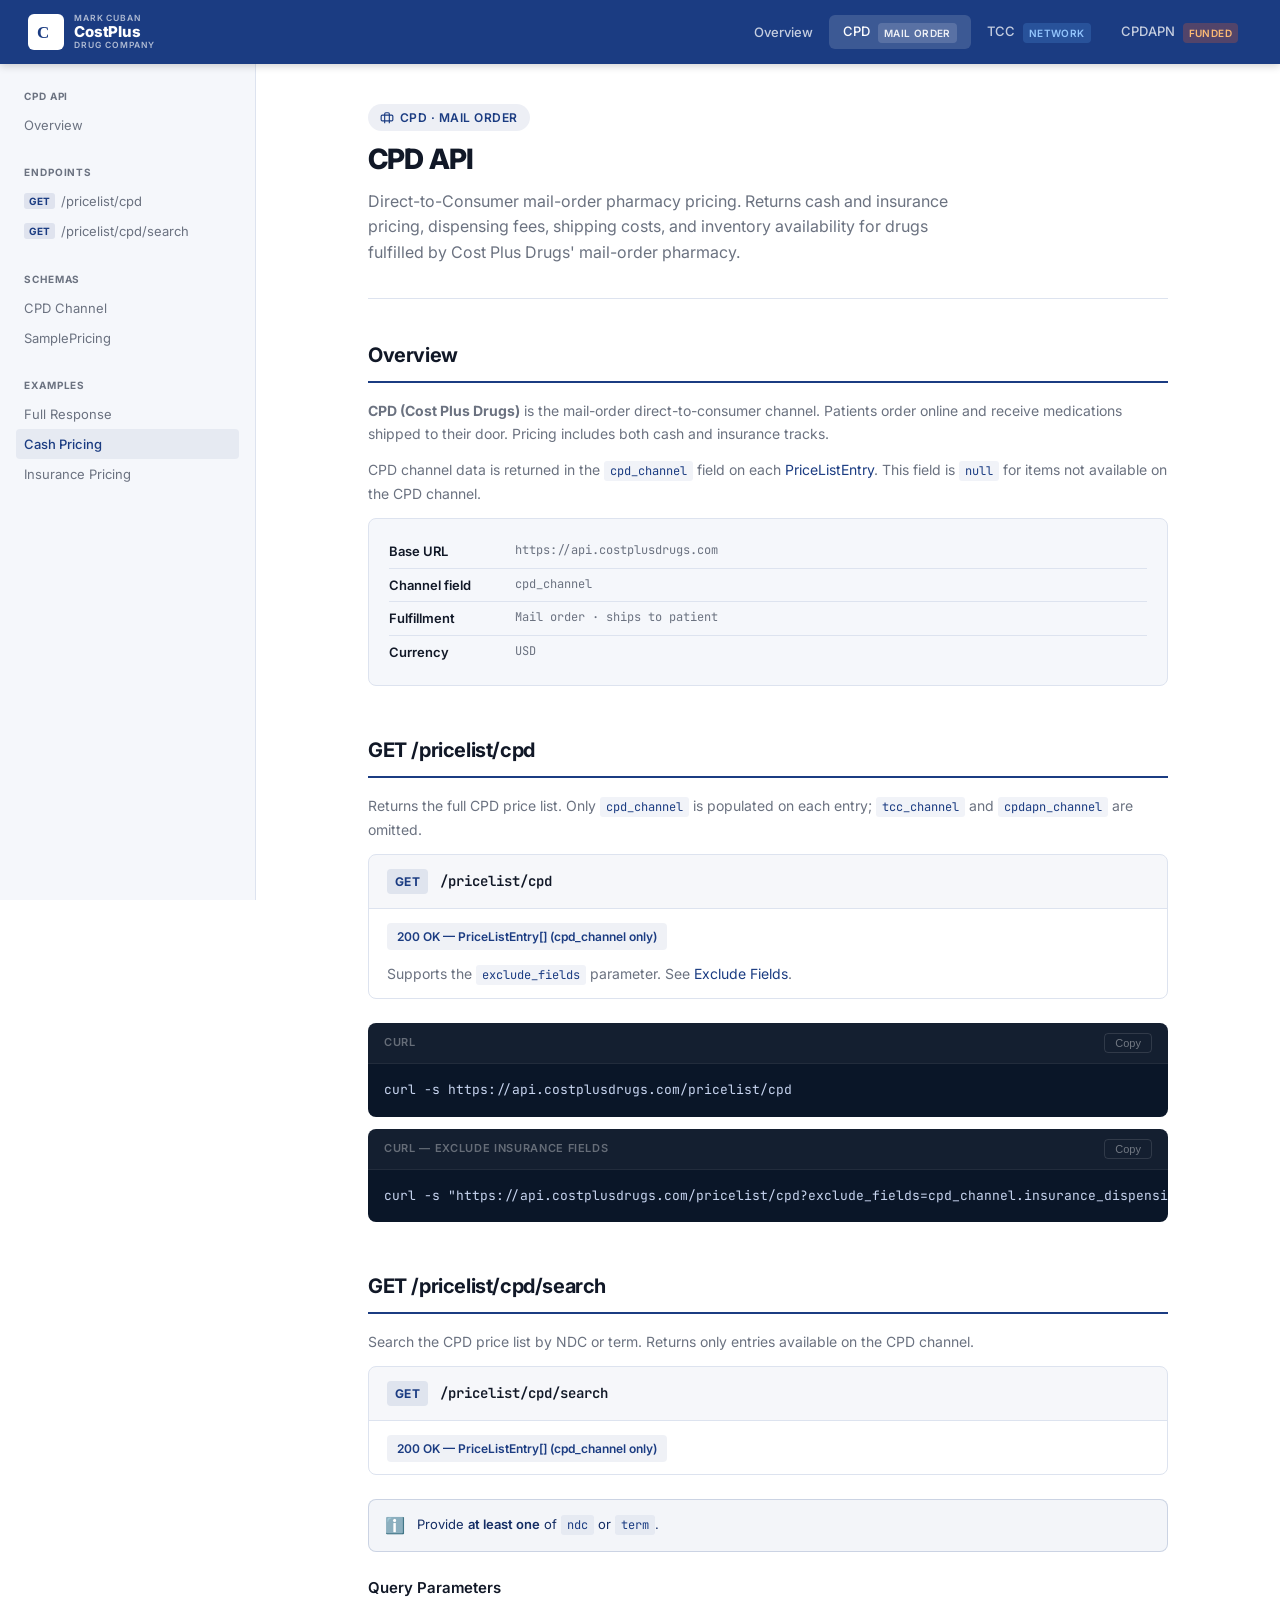
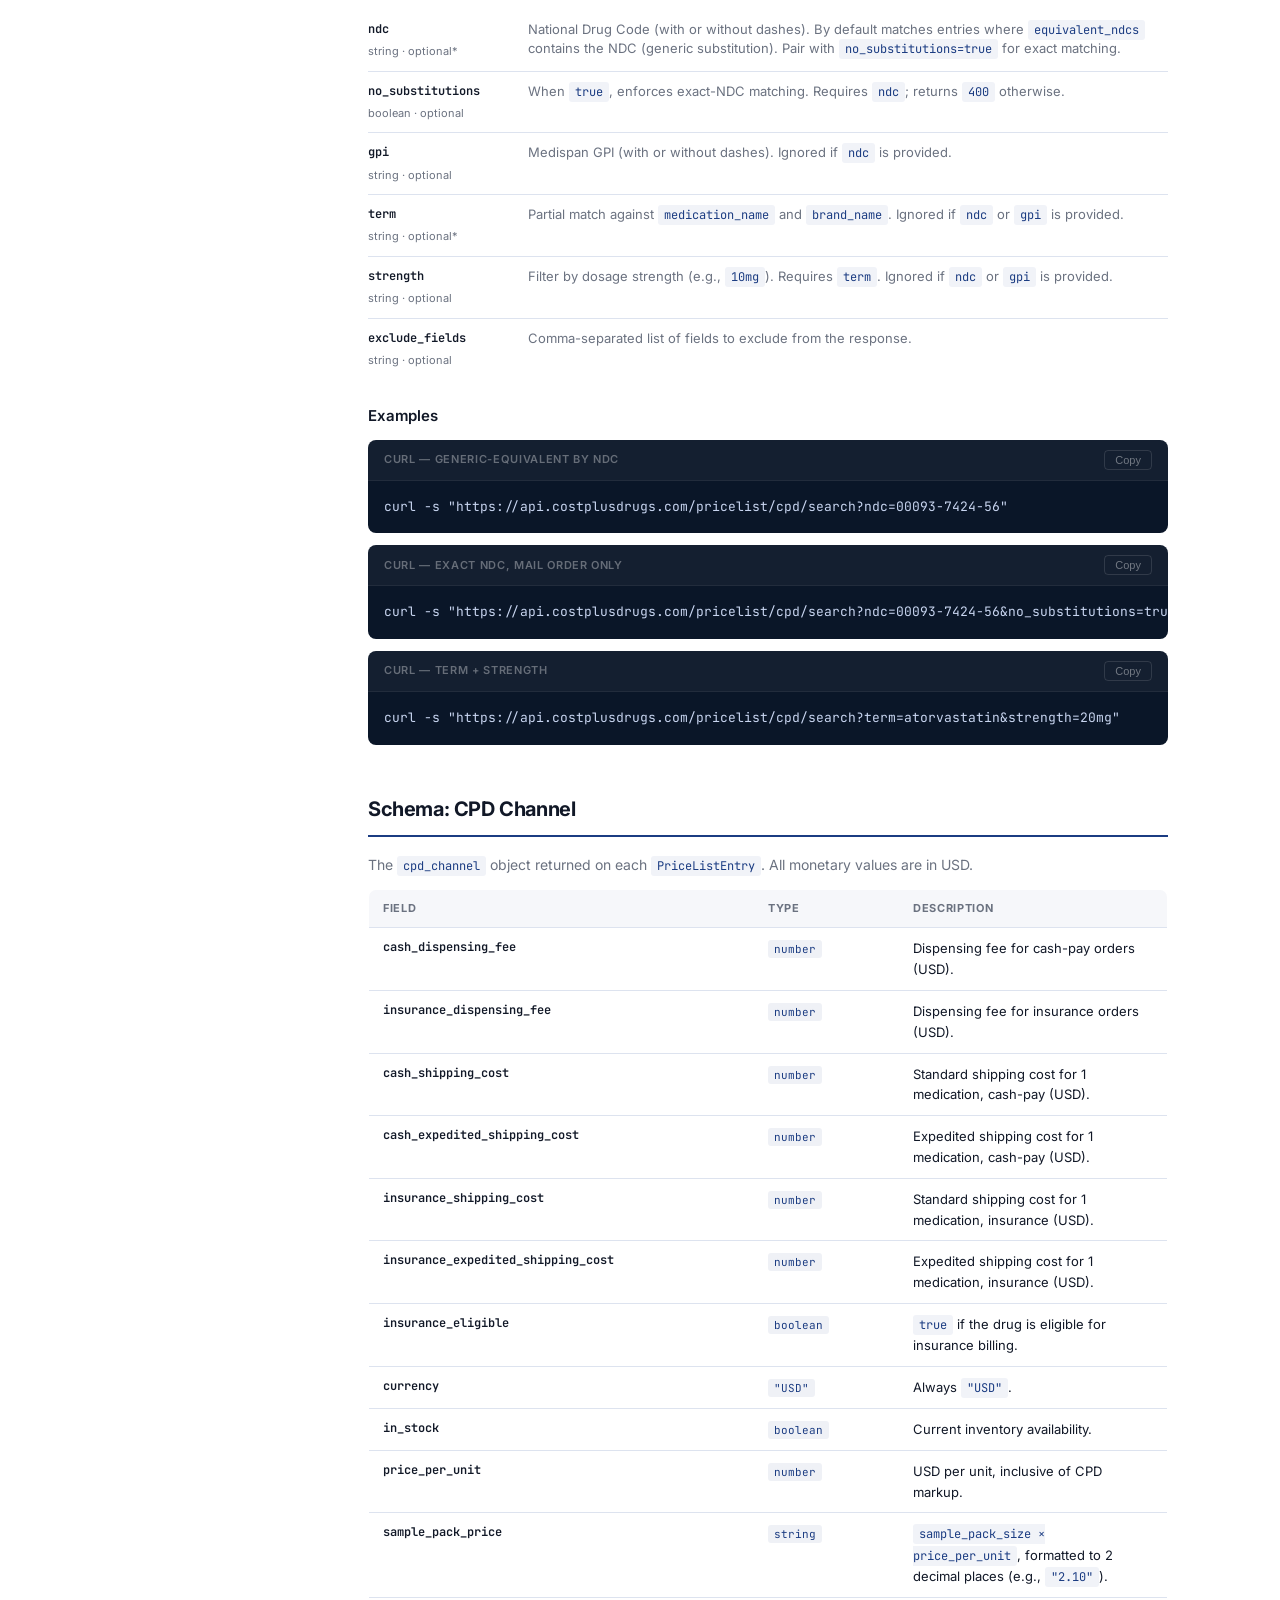
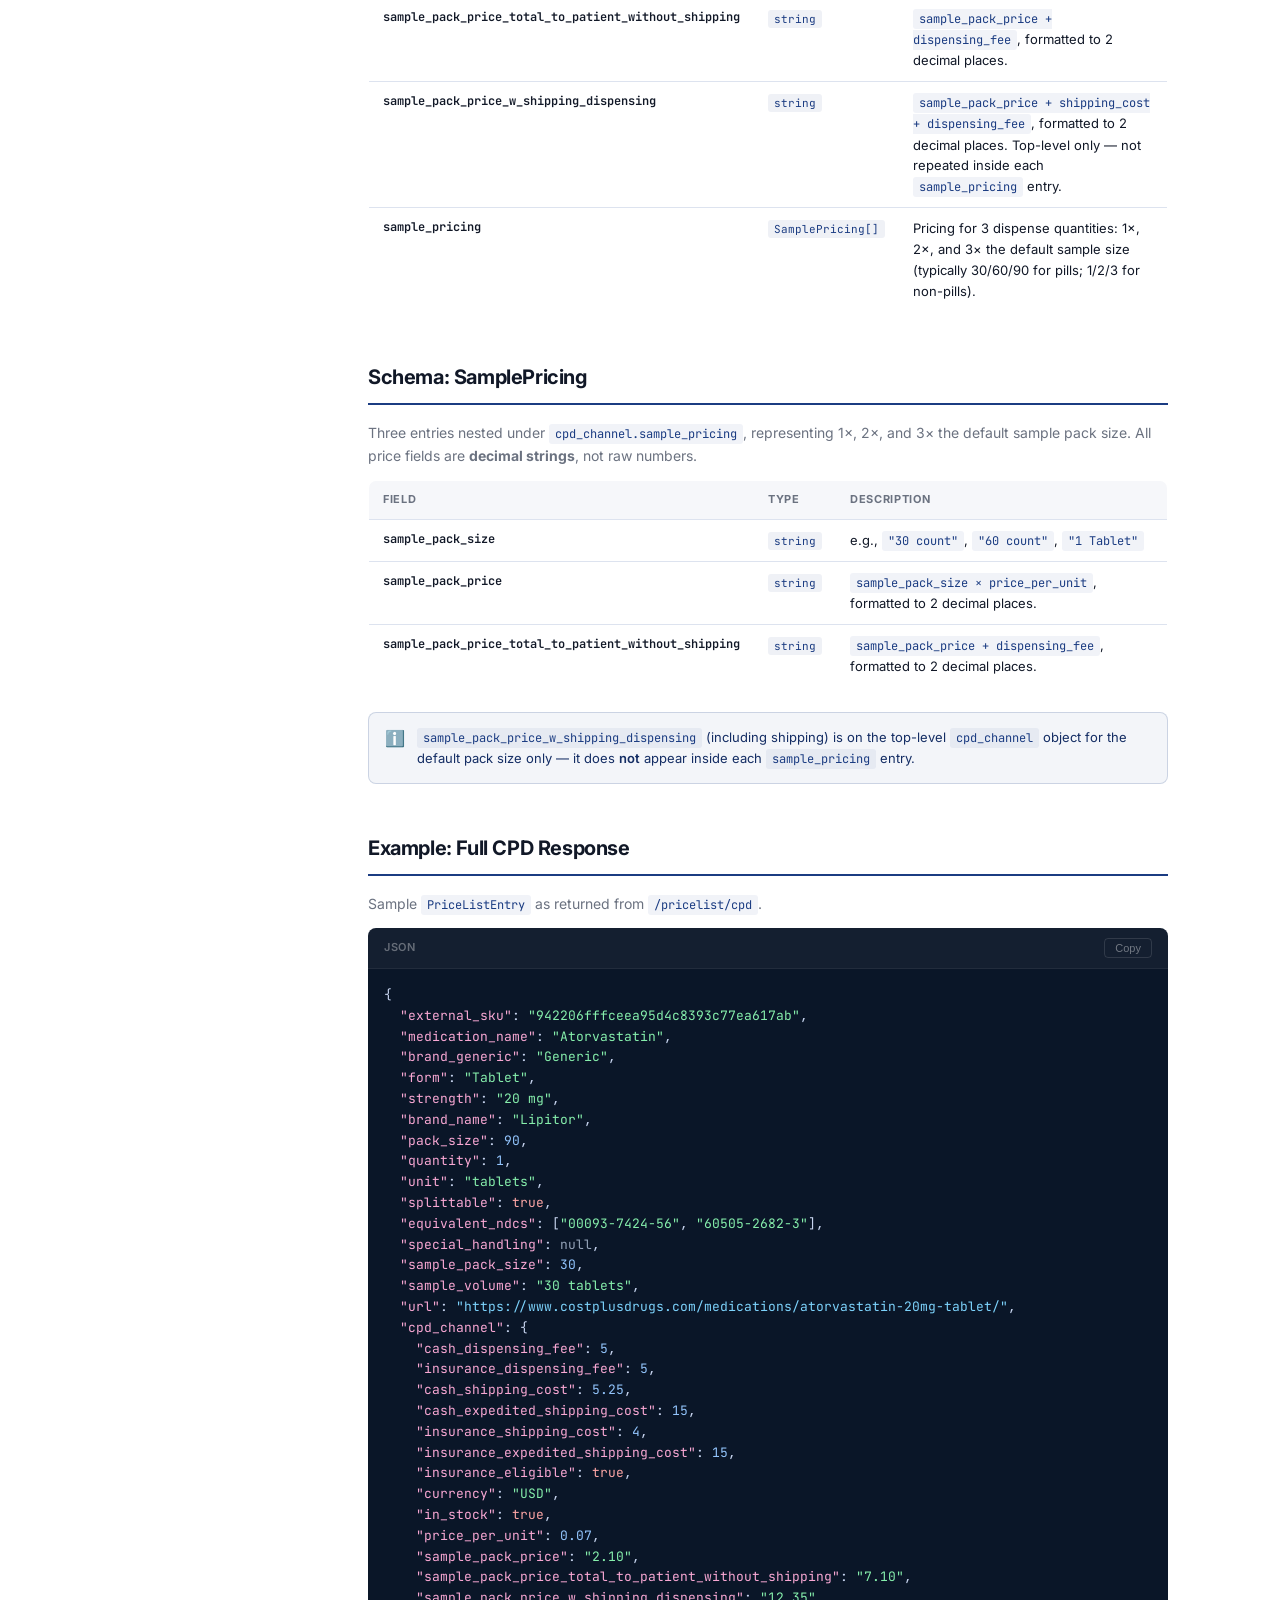
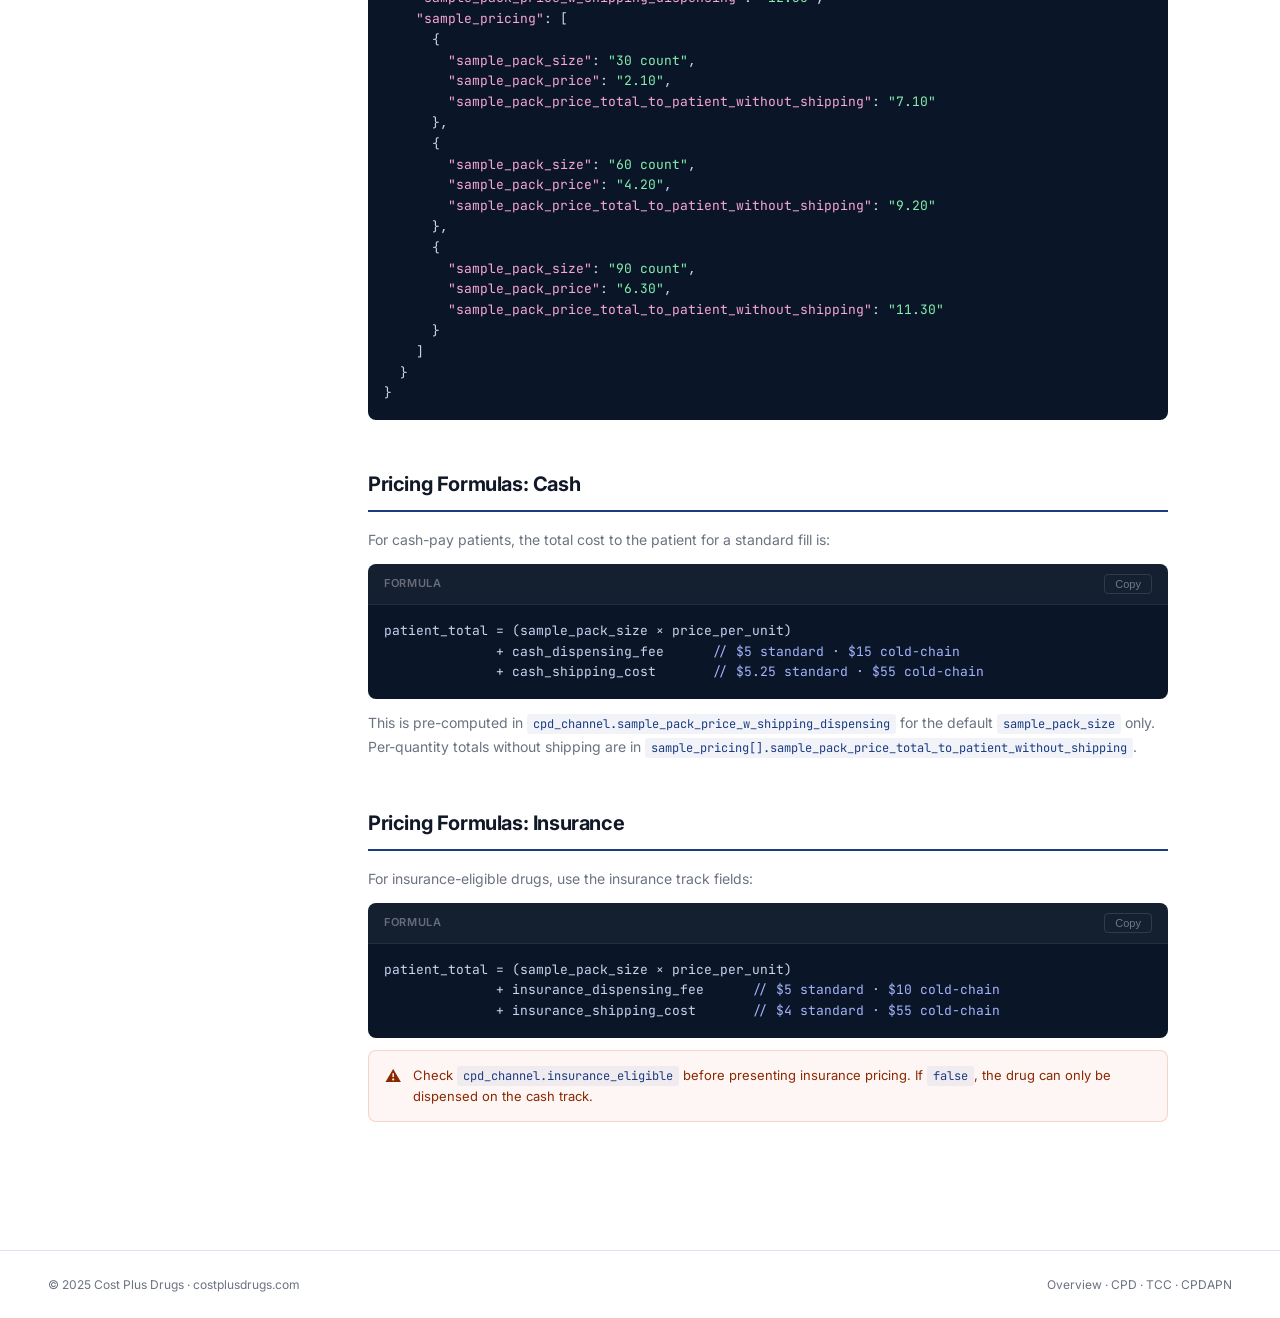
==== cpd.html @ fcf1fb33 "api documentation" ====
<!DOCTYPE html>
<html lang="en">
<head>
  <meta charset="UTF-8" />
  <meta name="viewport" content="width=device-width, initial-scale=1.0" />
  <title>CPD API — Cost Plus Drugs Pricing & Network API</title>
  <link rel="preconnect" href="https://fonts.googleapis.com" />
  <link rel="preconnect" href="https://fonts.gstatic.com" crossorigin />
  <link href="https://fonts.googleapis.com/css2?family=Inter:wght@400;500;600;700;800&family=JetBrains+Mono:wght@400;600&display=swap" rel="stylesheet" />
  <link rel="stylesheet" href="assets/styles.css" />
</head>
<body>

<!-- ── Top Navigation ── -->
<nav class="top-nav">
  <a href="index.html" class="nav-logo">
    <div class="nav-logo-icon"><svg viewBox="0 0 22 22" fill="none" xmlns="http://www.w3.org/2000/svg"><text x="2" y="17" font-family="Georgia,serif" font-size="17" font-weight="700" fill="#1B3C82">C</text></svg></div>
    <div class="nav-logo-text">
      <span class="eyebrow">Mark Cuban</span><span class="brand">CostPlus</span>
      <span class="subbrand">Drug Company</span>
    </div>
  </a>
  <div class="nav-links">
    <a href="index.html">Overview</a>
    <a href="cpd.html" class="active">CPD <span class="nav-badge cpd">Mail Order</span></a>
    <a href="tcc.html">TCC <span class="nav-badge tcc">Network</span></a>
    <a href="cpdapn.html">CPDAPN <span class="nav-badge apn">Funded</span></a>
  </div>
</nav>

<!-- ── Layout ── -->
<div class="layout">

  <!-- Sidebar -->
  <aside class="sidebar">
    <div class="sidebar-section">
      <p class="sidebar-section-title">CPD API</p>
      <nav>
        <a href="#overview">Overview</a>
      </nav>
    </div>
    <div class="sidebar-section">
      <p class="sidebar-section-title">Endpoints</p>
      <nav>
        <a href="#endpoint-list"><span class="method-tag">GET</span> /pricelist/cpd</a>
        <a href="#endpoint-search"><span class="method-tag">GET</span> /pricelist/cpd/search</a>
      </nav>
    </div>
    <div class="sidebar-section">
      <p class="sidebar-section-title">Schemas</p>
      <nav>
        <a href="#schema-cpd-channel">CPD Channel</a>
        <a href="#schema-sampleprice">SamplePricing</a>
      </nav>
    </div>
    <div class="sidebar-section">
      <p class="sidebar-section-title">Examples</p>
      <nav>
        <a href="#example-response">Full Response</a>
        <a href="#example-cash">Cash Pricing</a>
        <a href="#example-insurance">Insurance Pricing</a>
      </nav>
    </div>
  </aside>

  <!-- Main -->
  <main class="main">
    <div class="content-section">

      <!-- Hero -->
      <header class="page-hero">
        <div class="channel-pill cpd">
          <svg fill="none" stroke="currentColor" stroke-width="2" viewBox="0 0 24 24"><path d="M20 7H4a2 2 0 00-2 2v6a2 2 0 002 2h16a2 2 0 002-2V9a2 2 0 00-2-2z"/><path d="M16 21V5a2 2 0 00-2-2h-4a2 2 0 00-2 2v16"/></svg>
          CPD · Mail Order
        </div>
        <h1>CPD API</h1>
        <p>Direct-to-Consumer mail-order pharmacy pricing. Returns cash and insurance pricing, dispensing fees, shipping costs, and inventory availability for drugs fulfilled by Cost Plus Drugs' mail-order pharmacy.</p>
      </header>

      <!-- Overview -->
      <section class="doc-section" id="overview">
        <h2>Overview</h2>
        <p><strong>CPD (Cost Plus Drugs)</strong> is the mail-order direct-to-consumer channel. Patients order online and receive medications shipped to their door. Pricing includes both cash and insurance tracks.</p>
        <p>CPD channel data is returned in the <code class="inline-code">cpd_channel</code> field on each <a href="index.html#schema-pricelistentry">PriceListEntry</a>. This field is <code class="inline-code">null</code> for items not available on the CPD channel.</p>

        <div class="info-box">
          <div class="info-box-row">
            <span class="info-box-label">Base URL</span>
            <span class="info-box-value">https://api.costplusdrugs.com</span>
          </div>
          <div class="info-box-row">
            <span class="info-box-label">Channel field</span>
            <span class="info-box-value">cpd_channel</span>
          </div>
          <div class="info-box-row">
            <span class="info-box-label">Fulfillment</span>
            <span class="info-box-value">Mail order · ships to patient</span>
          </div>
          <div class="info-box-row">
            <span class="info-box-label">Currency</span>
            <span class="info-box-value">USD</span>
          </div>
        </div>
      </section>

      <!-- Endpoint: GET /pricelist/cpd -->
      <section class="doc-section" id="endpoint-list">
        <h2>GET /pricelist/cpd</h2>
        <p>Returns the full CPD price list. Only <code class="inline-code">cpd_channel</code> is populated on each entry; <code class="inline-code">tcc_channel</code> and <code class="inline-code">cpdapn_channel</code> are omitted.</p>

        <div class="endpoint">
          <div class="endpoint-header">
            <span class="method">GET</span>
            <span class="endpoint-path">/pricelist/cpd</span>
          </div>
          <div class="endpoint-desc">
            <div class="response-tag success">200 OK — PriceListEntry[] (cpd_channel only)</div>
            <p>Supports the <code class="inline-code">exclude_fields</code> parameter. See <a href="index.html#exclude-fields">Exclude Fields</a>.</p>
          </div>
        </div>

        <div class="code-block">
          <div class="code-block-header">
            <span class="code-block-lang">cURL</span>
            <button class="copy-btn">Copy</button>
          </div>
          <pre>curl -s https://api.costplusdrugs.com/pricelist/cpd</pre>
        </div>

        <div class="code-block">
          <div class="code-block-header">
            <span class="code-block-lang">cURL — Exclude insurance fields</span>
            <button class="copy-btn">Copy</button>
          </div>
          <pre>curl -s "https://api.costplusdrugs.com/pricelist/cpd?exclude_fields=cpd_channel.insurance_dispensing_fee,cpd_channel.insurance_shipping_cost,cpd_channel.insurance_expedited_shipping_cost"</pre>
        </div>
      </section>

      <!-- Endpoint: GET /pricelist/cpd/search -->
      <section class="doc-section" id="endpoint-search">
        <h2>GET /pricelist/cpd/search</h2>
        <p>Search the CPD price list by NDC or term. Returns only entries available on the CPD channel.</p>

        <div class="endpoint">
          <div class="endpoint-header">
            <span class="method">GET</span>
            <span class="endpoint-path">/pricelist/cpd/search</span>
          </div>
          <div class="endpoint-desc">
            <div class="response-tag success">200 OK — PriceListEntry[] (cpd_channel only)</div>
          </div>
        </div>

        <div class="callout info">
          <span class="callout-icon">ℹ️</span>
          <span>Provide <strong>at least one</strong> of <code class="inline-code">ndc</code> or <code class="inline-code">term</code>.</span>
        </div>

        <h3>Query Parameters</h3>
        <table class="param-table">
          <tbody>
            <tr>
              <td>
                <span class="param-name">ndc</span>
                <span class="param-type">string · optional*</span>
              </td>
              <td class="param-desc">
                National Drug Code (with or without dashes). By default matches entries where <code class="inline-code">equivalent_ndcs</code> contains the NDC (generic substitution). Pair with <code class="inline-code">no_substitutions=true</code> for exact matching.
              </td>
            </tr>
            <tr>
              <td>
                <span class="param-name">no_substitutions</span>
                <span class="param-type">boolean · optional</span>
              </td>
              <td class="param-desc">
                When <code class="inline-code">true</code>, enforces exact-NDC matching. Requires <code class="inline-code">ndc</code>; returns <code class="inline-code">400</code> otherwise.
              </td>
            </tr>
            <tr>
              <td>
                <span class="param-name">gpi</span>
                <span class="param-type">string · optional</span>
              </td>
              <td class="param-desc">
                Medispan GPI (with or without dashes). Ignored if <code class="inline-code">ndc</code> is provided.
              </td>
            </tr>
            <tr>
              <td>
                <span class="param-name">term</span>
                <span class="param-type">string · optional*</span>
              </td>
              <td class="param-desc">
                Partial match against <code class="inline-code">medication_name</code> and <code class="inline-code">brand_name</code>. Ignored if <code class="inline-code">ndc</code> or <code class="inline-code">gpi</code> is provided.
              </td>
            </tr>
            <tr>
              <td>
                <span class="param-name">strength</span>
                <span class="param-type">string · optional</span>
              </td>
              <td class="param-desc">
                Filter by dosage strength (e.g., <code class="inline-code">10mg</code>). Requires <code class="inline-code">term</code>. Ignored if <code class="inline-code">ndc</code> or <code class="inline-code">gpi</code> is provided.
              </td>
            </tr>
            <tr>
              <td>
                <span class="param-name">exclude_fields</span>
                <span class="param-type">string · optional</span>
              </td>
              <td class="param-desc">
                Comma-separated list of fields to exclude from the response.
              </td>
            </tr>
          </tbody>
        </table>

        <h3>Examples</h3>
        <div class="code-block">
          <div class="code-block-header">
            <span class="code-block-lang">cURL — Generic-equivalent by NDC</span>
            <button class="copy-btn">Copy</button>
          </div>
          <pre>curl -s "https://api.costplusdrugs.com/pricelist/cpd/search?ndc=00093-7424-56"</pre>
        </div>

        <div class="code-block">
          <div class="code-block-header">
            <span class="code-block-lang">cURL — Exact NDC, mail order only</span>
            <button class="copy-btn">Copy</button>
          </div>
          <pre>curl -s "https://api.costplusdrugs.com/pricelist/cpd/search?ndc=00093-7424-56&no_substitutions=true"</pre>
        </div>

        <div class="code-block">
          <div class="code-block-header">
            <span class="code-block-lang">cURL — Term + strength</span>
            <button class="copy-btn">Copy</button>
          </div>
          <pre>curl -s "https://api.costplusdrugs.com/pricelist/cpd/search?term=atorvastatin&strength=20mg"</pre>
        </div>
      </section>

      <!-- Schema: CPD Channel -->
      <section class="doc-section" id="schema-cpd-channel">
        <h2>Schema: CPD Channel</h2>
        <p>The <code class="inline-code">cpd_channel</code> object returned on each <code class="inline-code">PriceListEntry</code>. All monetary values are in USD.</p>

        <table class="schema-table">
          <thead>
            <tr><th>Field</th><th>Type</th><th>Description</th></tr>
          </thead>
          <tbody>
            <tr>
              <td class="field-name">cash_dispensing_fee</td>
              <td><span class="field-type">number</span></td>
              <td>Dispensing fee for cash-pay orders (USD).</td>
            </tr>
            <tr>
              <td class="field-name">insurance_dispensing_fee</td>
              <td><span class="field-type">number</span></td>
              <td>Dispensing fee for insurance orders (USD).</td>
            </tr>
            <tr>
              <td class="field-name">cash_shipping_cost</td>
              <td><span class="field-type">number</span></td>
              <td>Standard shipping cost for 1 medication, cash-pay (USD).</td>
            </tr>
            <tr>
              <td class="field-name">cash_expedited_shipping_cost</td>
              <td><span class="field-type">number</span></td>
              <td>Expedited shipping cost for 1 medication, cash-pay (USD).</td>
            </tr>
            <tr>
              <td class="field-name">insurance_shipping_cost</td>
              <td><span class="field-type">number</span></td>
              <td>Standard shipping cost for 1 medication, insurance (USD).</td>
            </tr>
            <tr>
              <td class="field-name">insurance_expedited_shipping_cost</td>
              <td><span class="field-type">number</span></td>
              <td>Expedited shipping cost for 1 medication, insurance (USD).</td>
            </tr>
            <tr>
              <td class="field-name">insurance_eligible</td>
              <td><span class="field-type">boolean</span></td>
              <td><code class="inline-code">true</code> if the drug is eligible for insurance billing.</td>
            </tr>
            <tr>
              <td class="field-name">currency</td>
              <td><span class="field-type">"USD"</span></td>
              <td>Always <code class="inline-code">"USD"</code>.</td>
            </tr>
            <tr>
              <td class="field-name">in_stock</td>
              <td><span class="field-type">boolean</span></td>
              <td>Current inventory availability.</td>
            </tr>
            <tr>
              <td class="field-name">price_per_unit</td>
              <td><span class="field-type">number</span></td>
              <td>USD per unit, inclusive of CPD markup.</td>
            </tr>
            <tr>
              <td class="field-name">sample_pack_price</td>
              <td><span class="field-type">string</span></td>
              <td><code class="inline-code">sample_pack_size × price_per_unit</code>, formatted to 2 decimal places (e.g., <code class="inline-code">"2.10"</code>).</td>
            </tr>
            <tr>
              <td class="field-name">sample_pack_price_total_to_patient_without_shipping</td>
              <td><span class="field-type">string</span></td>
              <td><code class="inline-code">sample_pack_price + dispensing_fee</code>, formatted to 2 decimal places.</td>
            </tr>
            <tr>
              <td class="field-name">sample_pack_price_w_shipping_dispensing</td>
              <td><span class="field-type">string</span></td>
              <td><code class="inline-code">sample_pack_price + shipping_cost + dispensing_fee</code>, formatted to 2 decimal places. Top-level only — not repeated inside each <code class="inline-code">sample_pricing</code> entry.</td>
            </tr>
            <tr>
              <td class="field-name">sample_pricing</td>
              <td><span class="field-type">SamplePricing[]</span></td>
              <td>Pricing for 3 dispense quantities: 1×, 2×, and 3× the default sample size (typically 30/60/90 for pills; 1/2/3 for non-pills).</td>
            </tr>
          </tbody>
        </table>
      </section>

      <!-- Schema: SamplePricing -->
      <section class="doc-section" id="schema-sampleprice">
        <h2>Schema: SamplePricing</h2>
        <p>Three entries nested under <code class="inline-code">cpd_channel.sample_pricing</code>, representing 1×, 2×, and 3× the default sample pack size. All price fields are <strong>decimal strings</strong>, not raw numbers.</p>

        <table class="schema-table">
          <thead>
            <tr><th>Field</th><th>Type</th><th>Description</th></tr>
          </thead>
          <tbody>
            <tr>
              <td class="field-name">sample_pack_size</td>
              <td><span class="field-type">string</span></td>
              <td>e.g., <code class="inline-code">"30 count"</code>, <code class="inline-code">"60 count"</code>, <code class="inline-code">"1 Tablet"</code></td>
            </tr>
            <tr>
              <td class="field-name">sample_pack_price</td>
              <td><span class="field-type">string</span></td>
              <td><code class="inline-code">sample_pack_size × price_per_unit</code>, formatted to 2 decimal places.</td>
            </tr>
            <tr>
              <td class="field-name">sample_pack_price_total_to_patient_without_shipping</td>
              <td><span class="field-type">string</span></td>
              <td><code class="inline-code">sample_pack_price + dispensing_fee</code>, formatted to 2 decimal places.</td>
            </tr>
          </tbody>
        </table>

        <div class="callout info">
          <span class="callout-icon">ℹ️</span>
          <span><code class="inline-code">sample_pack_price_w_shipping_dispensing</code> (including shipping) is on the top-level <code class="inline-code">cpd_channel</code> object for the default pack size only — it does <strong>not</strong> appear inside each <code class="inline-code">sample_pricing</code> entry.</span>
        </div>
      </section>

      <!-- Examples -->
      <section class="doc-section" id="example-response">
        <h2>Example: Full CPD Response</h2>
        <p>Sample <code class="inline-code">PriceListEntry</code> as returned from <code class="inline-code">/pricelist/cpd</code>.</p>

        <div class="code-block">
          <div class="code-block-header">
            <span class="code-block-lang">JSON</span>
            <button class="copy-btn">Copy</button>
          </div>
          <pre>{
  <span class="tok-key">"external_sku"</span>: <span class="tok-str">"942206fffceea95d4c8393c77ea617ab"</span>,
  <span class="tok-key">"medication_name"</span>: <span class="tok-str">"Atorvastatin"</span>,
  <span class="tok-key">"brand_generic"</span>: <span class="tok-str">"Generic"</span>,
  <span class="tok-key">"form"</span>: <span class="tok-str">"Tablet"</span>,
  <span class="tok-key">"strength"</span>: <span class="tok-str">"20 mg"</span>,
  <span class="tok-key">"brand_name"</span>: <span class="tok-str">"Lipitor"</span>,
  <span class="tok-key">"pack_size"</span>: <span class="tok-num">90</span>,
  <span class="tok-key">"quantity"</span>: <span class="tok-num">1</span>,
  <span class="tok-key">"unit"</span>: <span class="tok-str">"tablets"</span>,
  <span class="tok-key">"splittable"</span>: <span class="tok-bool">true</span>,
  <span class="tok-key">"equivalent_ndcs"</span>: [<span class="tok-str">"00093-7424-56"</span>, <span class="tok-str">"60505-2682-3"</span>],
  <span class="tok-key">"special_handling"</span>: <span class="tok-null">null</span>,
  <span class="tok-key">"sample_pack_size"</span>: <span class="tok-num">30</span>,
  <span class="tok-key">"sample_volume"</span>: <span class="tok-str">"30 tablets"</span>,
  <span class="tok-key">"url"</span>: <span class="tok-url">"https://www.costplusdrugs.com/medications/atorvastatin-20mg-tablet/"</span>,
  <span class="tok-key">"cpd_channel"</span>: {
    <span class="tok-key">"cash_dispensing_fee"</span>: <span class="tok-num">5</span>,
    <span class="tok-key">"insurance_dispensing_fee"</span>: <span class="tok-num">5</span>,
    <span class="tok-key">"cash_shipping_cost"</span>: <span class="tok-num">5.25</span>,
    <span class="tok-key">"cash_expedited_shipping_cost"</span>: <span class="tok-num">15</span>,
    <span class="tok-key">"insurance_shipping_cost"</span>: <span class="tok-num">4</span>,
    <span class="tok-key">"insurance_expedited_shipping_cost"</span>: <span class="tok-num">15</span>,
    <span class="tok-key">"insurance_eligible"</span>: <span class="tok-bool">true</span>,
    <span class="tok-key">"currency"</span>: <span class="tok-str">"USD"</span>,
    <span class="tok-key">"in_stock"</span>: <span class="tok-bool">true</span>,
    <span class="tok-key">"price_per_unit"</span>: <span class="tok-num">0.07</span>,
    <span class="tok-key">"sample_pack_price"</span>: <span class="tok-str">"2.10"</span>,
    <span class="tok-key">"sample_pack_price_total_to_patient_without_shipping"</span>: <span class="tok-str">"7.10"</span>,
    <span class="tok-key">"sample_pack_price_w_shipping_dispensing"</span>: <span class="tok-str">"12.35"</span>,
    <span class="tok-key">"sample_pricing"</span>: [
      {
        <span class="tok-key">"sample_pack_size"</span>: <span class="tok-str">"30 count"</span>,
        <span class="tok-key">"sample_pack_price"</span>: <span class="tok-str">"2.10"</span>,
        <span class="tok-key">"sample_pack_price_total_to_patient_without_shipping"</span>: <span class="tok-str">"7.10"</span>
      },
      {
        <span class="tok-key">"sample_pack_size"</span>: <span class="tok-str">"60 count"</span>,
        <span class="tok-key">"sample_pack_price"</span>: <span class="tok-str">"4.20"</span>,
        <span class="tok-key">"sample_pack_price_total_to_patient_without_shipping"</span>: <span class="tok-str">"9.20"</span>
      },
      {
        <span class="tok-key">"sample_pack_size"</span>: <span class="tok-str">"90 count"</span>,
        <span class="tok-key">"sample_pack_price"</span>: <span class="tok-str">"6.30"</span>,
        <span class="tok-key">"sample_pack_price_total_to_patient_without_shipping"</span>: <span class="tok-str">"11.30"</span>
      }
    ]
  }
}</pre>
        </div>
      </section>

      <section class="doc-section" id="example-cash">
        <h2>Pricing Formulas: Cash</h2>
        <p>For cash-pay patients, the total cost to the patient for a standard fill is:</p>
        <div class="code-block">
          <div class="code-block-header">
            <span class="code-block-lang">Formula</span>
            <button class="copy-btn">Copy</button>
          </div>
          <pre>patient_total = (sample_pack_size × price_per_unit)
              + cash_dispensing_fee      <span class="tok-cmd">// $5 standard · $15 cold-chain</span>
              + cash_shipping_cost       <span class="tok-cmd">// $5.25 standard · $55 cold-chain</span></pre>
        </div>
        <p>This is pre-computed in <code class="inline-code">cpd_channel.sample_pack_price_w_shipping_dispensing</code> for the default <code class="inline-code">sample_pack_size</code> only. Per-quantity totals without shipping are in <code class="inline-code">sample_pricing[].sample_pack_price_total_to_patient_without_shipping</code>.</p>
      </section>

      <section class="doc-section" id="example-insurance">
        <h2>Pricing Formulas: Insurance</h2>
        <p>For insurance-eligible drugs, use the insurance track fields:</p>
        <div class="code-block">
          <div class="code-block-header">
            <span class="code-block-lang">Formula</span>
            <button class="copy-btn">Copy</button>
          </div>
          <pre>patient_total = (sample_pack_size × price_per_unit)
              + insurance_dispensing_fee      <span class="tok-cmd">// $5 standard · $10 cold-chain</span>
              + insurance_shipping_cost       <span class="tok-cmd">// $4 standard · $55 cold-chain</span></pre>
        </div>
        <div class="callout warn">
          <span class="callout-icon">⚠️</span>
          <span>Check <code class="inline-code">cpd_channel.insurance_eligible</code> before presenting insurance pricing. If <code class="inline-code">false</code>, the drug can only be dispensed on the cash track.</span>
        </div>
      </section>

    </div>
  </main>
</div>

<footer>
  <span>© 2025 Cost Plus Drugs · <a href="https://costplusdrugs.com" target="_blank" rel="noopener">costplusdrugs.com</a></span>
  <span>
    <a href="index.html">Overview</a> ·
    <a href="cpd.html">CPD</a> ·
    <a href="tcc.html">TCC</a> ·
    <a href="cpdapn.html">CPDAPN</a>
  </span>
</footer>

<script src="assets/script.js"></script>
</body>
</html>
---- assets/styles.css ----
/* ============================================================
   Mark Cuban CostPlus Drug Company — API Documentation Styles
   ============================================================ */

:root {
  /* ── CPD Brand Colors ── */
  --cpd-blue:         #1B3C82;   /* Primary deep royal blue (nav / hero) */
  --cpd-blue-dark:    #142D64;   /* Hover / active darkened blue */
  --cpd-blue-deeper:  #0D1F46;   /* Very dark navy for code bg */
  --cpd-blue-light:   #4A87D4;   /* Lighter blue accent (the floating + icons) */
  --cpd-orange:       #E05A30;   /* Orange accent (the orange + icons) */

  /* ── Semantic tokens ── */
  --primary:          var(--cpd-blue);
  --primary-dark:     var(--cpd-blue-dark);
  --primary-darker:   var(--cpd-blue-deeper);
  --nav-bg:           var(--cpd-blue);

  /* ── Surface & text ── */
  --sidebar-bg:       #F5F7FB;
  --bg:               #FFFFFF;
  --bg-alt:           #F5F7FB;
  --text:             #111827;
  --text-muted:       #6B7280;
  --border:           #DDE3EF;

  /* ── Code blocks ── */
  --code-bg:          #0A1628;
  --code-text:        #C8D5F0;
  --code-string:      #86EFAC;
  --code-number:      #93C5FD;
  --code-key:         #F9A8D4;

  /* ── Badges ── */
  --badge-yes-bg:     #EEF4FF;
  --badge-yes-text:   #1B3C82;
  --badge-no-bg:      #F1F5F9;
  --badge-no-text:    #475569;

  /* ── Layout ── */
  --nav-height:       64px;
  --sidebar-width:    256px;
  --content-max:      800px;
  --radius:           8px;
  --radius-sm:        4px;
  --font-mono:        'JetBrains Mono', 'Fira Code', 'Cascadia Code', ui-monospace, monospace;
}

/* ── Reset & Base ──────────────────────────────────────────── */
*, *::before, *::after { box-sizing: border-box; margin: 0; padding: 0; }
html { scroll-behavior: smooth; font-size: 16px; }
body {
  font-family: 'Inter', -apple-system, BlinkMacSystemFont, 'Segoe UI', sans-serif;
  color: var(--text);
  background: var(--bg);
  line-height: 1.6;
}
a { color: var(--cpd-blue); text-decoration: none; }
a:hover { color: var(--cpd-blue-dark); text-decoration: underline; }

/* ── Top Navigation ────────────────────────────────────────── */
.top-nav {
  position: fixed;
  top: 0; left: 0; right: 0;
  height: var(--nav-height);
  background: var(--nav-bg);
  display: flex;
  align-items: center;
  padding: 0 28px;
  z-index: 100;
  box-shadow: 0 2px 8px rgba(0,0,0,0.18);
}

/* ── Logo — matches CPD's "C" block + stacked text ── */
.nav-logo {
  display: flex;
  align-items: center;
  gap: 10px;
  text-decoration: none;
  margin-right: auto;
  flex-shrink: 0;
}

.nav-logo:hover { text-decoration: none; }

.nav-logo-icon {
  width: 36px;
  height: 36px;
  background: #FFFFFF;
  border-radius: 6px;
  display: flex;
  align-items: center;
  justify-content: center;
  flex-shrink: 0;
  overflow: hidden;
}

/* The white square "C" block replicating the CPD mark */
.nav-logo-icon svg {
  width: 22px;
  height: 22px;
}

.nav-logo-text {
  display: flex;
  flex-direction: column;
  line-height: 1.15;
  gap: 0;
}

.nav-logo-text .eyebrow {
  font-size: 8.5px;
  font-weight: 600;
  letter-spacing: 0.1em;
  text-transform: uppercase;
  color: rgba(255,255,255,0.65);
}

.nav-logo-text .brand {
  font-size: 15px;
  font-weight: 800;
  color: #FFFFFF;
  letter-spacing: -0.01em;
}

.nav-logo-text .subbrand {
  font-size: 8.5px;
  font-weight: 600;
  letter-spacing: 0.12em;
  text-transform: uppercase;
  color: rgba(255,255,255,0.65);
}

/* ── Nav links ─────────────────────────────────────────────── */
.nav-links {
  display: flex;
  align-items: center;
  gap: 2px;
}

.nav-links a {
  color: rgba(255,255,255,0.75);
  font-size: 13px;
  font-weight: 500;
  padding: 6px 14px;
  border-radius: 6px;
  text-decoration: none;
  transition: color 0.15s, background 0.15s;
}

.nav-links a:hover {
  color: #fff;
  background: rgba(255,255,255,0.10);
  text-decoration: none;
}

.nav-links a.active {
  color: #fff;
  background: rgba(255,255,255,0.15);
}

.nav-badge {
  display: inline-block;
  font-size: 10px;
  font-weight: 600;
  padding: 2px 6px;
  border-radius: 4px;
  margin-left: 5px;
  vertical-align: middle;
  letter-spacing: 0.04em;
  text-transform: uppercase;
}

.nav-badge.cpd  { background: rgba(255,255,255,0.15); color: rgba(255,255,255,0.9); }
.nav-badge.tcc  { background: rgba(74,135,212,0.30);  color: #93C5FD; }
.nav-badge.apn  { background: rgba(224,90,48,0.28);   color: #FDBA74; }

/* ── Layout ────────────────────────────────────────────────── */
.layout {
  display: flex;
  padding-top: var(--nav-height);
  min-height: 100vh;
}

/* ── Sidebar ───────────────────────────────────────────────── */
.sidebar {
  width: var(--sidebar-width);
  flex-shrink: 0;
  position: sticky;
  top: var(--nav-height);
  height: calc(100vh - var(--nav-height));
  overflow-y: auto;
  background: var(--sidebar-bg);
  border-right: 1px solid var(--border);
  padding: 24px 0 40px;
}

.sidebar::-webkit-scrollbar { width: 4px; }
.sidebar::-webkit-scrollbar-track { background: transparent; }
.sidebar::-webkit-scrollbar-thumb { background: var(--border); border-radius: 2px; }

.sidebar-section { padding: 0 16px; margin-bottom: 24px; }

.sidebar-section-title {
  font-size: 10px;
  font-weight: 700;
  letter-spacing: 0.09em;
  text-transform: uppercase;
  color: var(--text-muted);
  padding: 0 8px;
  margin-bottom: 6px;
}

.sidebar nav a {
  display: flex;
  align-items: center;
  gap: 6px;
  padding: 6px 8px;
  font-size: 13px;
  font-weight: 400;
  color: var(--text-muted);
  border-radius: var(--radius-sm);
  text-decoration: none;
  transition: color 0.1s, background 0.1s;
  line-height: 1.4;
}

.sidebar nav a:hover {
  color: var(--text);
  background: var(--border);
  text-decoration: none;
}

.sidebar nav a.active {
  color: var(--cpd-blue);
  background: rgba(27,60,130,0.07);
  font-weight: 500;
}

.sidebar nav a .method-tag {
  font-size: 10px;
  font-weight: 700;
  padding: 1px 5px;
  border-radius: 3px;
  background: rgba(27,60,130,0.10);
  color: var(--cpd-blue);
  flex-shrink: 0;
}

/* ── Main Content ──────────────────────────────────────────── */
.main {
  flex: 1;
  min-width: 0;
  padding: 40px 48px 80px;
}

.content-section { max-width: var(--content-max); margin: 0 auto; }

/* ── Page Hero ─────────────────────────────────────────────── */
.page-hero {
  border-bottom: 1px solid var(--border);
  padding-bottom: 32px;
  margin-bottom: 40px;
}

.channel-pill {
  display: inline-flex;
  align-items: center;
  gap: 6px;
  font-size: 12px;
  font-weight: 600;
  letter-spacing: 0.04em;
  text-transform: uppercase;
  padding: 4px 12px;
  border-radius: 20px;
  margin-bottom: 12px;
}

.channel-pill.cpd { background: rgba(27,60,130,0.08); color: var(--cpd-blue); }
.channel-pill.tcc { background: rgba(74,135,212,0.10); color: #1A5AA8; }
.channel-pill.apn { background: rgba(224,90,48,0.08); color: #B53A10; }
.channel-pill.all { background: var(--bg-alt); border: 1px solid var(--border); color: var(--text-muted); }

.channel-pill svg { width: 14px; height: 14px; }

.page-hero h1 {
  font-size: 28px;
  font-weight: 800;
  letter-spacing: -0.03em;
  color: var(--text);
  line-height: 1.2;
  margin-bottom: 12px;
}

.page-hero p {
  font-size: 16px;
  color: var(--text-muted);
  max-width: 600px;
  line-height: 1.6;
}

/* ── Section Headings ──────────────────────────────────────── */
.doc-section {
  margin-bottom: 48px;
  scroll-margin-top: calc(var(--nav-height) + 16px);
}

.doc-section h2 {
  font-size: 20px;
  font-weight: 700;
  letter-spacing: -0.02em;
  color: var(--text);
  margin-bottom: 16px;
  padding-bottom: 10px;
  border-bottom: 2px solid var(--cpd-blue);
}

.doc-section h3 {
  font-size: 15px;
  font-weight: 600;
  color: var(--text);
  margin: 24px 0 10px;
}

.doc-section p {
  font-size: 14px;
  color: var(--text-muted);
  margin-bottom: 12px;
  line-height: 1.7;
}

.doc-section ul, .doc-section ol { padding-left: 20px; margin-bottom: 12px; }

.doc-section li {
  font-size: 14px;
  color: var(--text-muted);
  margin-bottom: 4px;
  line-height: 1.6;
}

/* ── Endpoint Block ────────────────────────────────────────── */
.endpoint {
  border: 1px solid var(--border);
  border-radius: var(--radius);
  overflow: hidden;
  margin-bottom: 24px;
}

.endpoint-header {
  display: flex;
  align-items: center;
  gap: 12px;
  padding: 14px 18px;
  background: rgba(27,60,130,0.04);
  border-bottom: 1px solid var(--border);
}

.method {
  font-size: 12px;
  font-weight: 700;
  padding: 3px 8px;
  border-radius: var(--radius-sm);
  background: rgba(27,60,130,0.10);
  color: var(--cpd-blue);
  letter-spacing: 0.04em;
  flex-shrink: 0;
}

.endpoint-path {
  font-family: var(--font-mono);
  font-size: 14px;
  font-weight: 600;
  color: var(--text);
}

.endpoint-desc { padding: 14px 18px 0; font-size: 14px; color: var(--text-muted); }
.endpoint-desc p { margin-bottom: 12px; }

/* ── Code Block ────────────────────────────────────────────── */
.code-block {
  background: var(--code-bg);
  border-radius: var(--radius);
  overflow: hidden;
  margin: 12px 0;
  position: relative;
}

.code-block-header {
  display: flex;
  align-items: center;
  justify-content: space-between;
  padding: 10px 16px;
  background: rgba(255,255,255,0.04);
  border-bottom: 1px solid rgba(255,255,255,0.06);
}

.code-block-lang {
  font-size: 11px;
  font-weight: 600;
  letter-spacing: 0.06em;
  text-transform: uppercase;
  color: rgba(255,255,255,0.35);
}

.copy-btn {
  font-size: 11px;
  font-weight: 500;
  color: rgba(255,255,255,0.4);
  background: none;
  border: 1px solid rgba(255,255,255,0.12);
  border-radius: 4px;
  padding: 3px 10px;
  cursor: pointer;
  transition: color 0.1s, background 0.1s;
}

.copy-btn:hover  { color: rgba(255,255,255,0.8); background: rgba(255,255,255,0.06); }
.copy-btn.copied { color: #86EFAC; border-color: rgba(134,239,172,0.3); }

.code-block pre {
  margin: 0;
  padding: 16px;
  overflow-x: auto;
  font-family: var(--font-mono);
  font-size: 13px;
  line-height: 1.6;
  color: var(--code-text);
}

.code-block pre::-webkit-scrollbar { height: 4px; }
.code-block pre::-webkit-scrollbar-track { background: transparent; }
.code-block pre::-webkit-scrollbar-thumb { background: rgba(255,255,255,0.12); border-radius: 2px; }

/* Syntax highlight */
.tok-key  { color: #F9A8D4; }
.tok-str  { color: #86EFAC; }
.tok-num  { color: #93C5FD; }
.tok-bool { color: #FCA5A5; }
.tok-null { color: #94A3B8; }
.tok-url  { color: #7DD3FC; }
.tok-cmd  { color: #A5B4FC; }

/* ── Schema Table ──────────────────────────────────────────── */
.schema-table {
  width: 100%;
  border-collapse: collapse;
  font-size: 13px;
  margin-bottom: 24px;
  border: 1px solid var(--border);
  border-radius: var(--radius);
  overflow: hidden;
}

.schema-table thead { background: rgba(27,60,130,0.04); }

.schema-table th {
  text-align: left;
  padding: 10px 14px;
  font-size: 11px;
  font-weight: 700;
  letter-spacing: 0.06em;
  text-transform: uppercase;
  color: var(--text-muted);
  border-bottom: 1px solid var(--border);
}

.schema-table td {
  padding: 10px 14px;
  border-bottom: 1px solid var(--border);
  vertical-align: top;
}

.schema-table tr:last-child td { border-bottom: none; }
.schema-table tr:hover td { background: rgba(27,60,130,0.02); }

.schema-table .field-name {
  font-family: var(--font-mono);
  font-size: 12px;
  font-weight: 600;
  color: var(--text);
}

.schema-table .field-type {
  font-family: var(--font-mono);
  font-size: 11px;
  color: var(--cpd-blue);
  background: rgba(27,60,130,0.07);
  padding: 2px 6px;
  border-radius: 3px;
  white-space: nowrap;
}

.badge-yes {
  display: inline-block;
  padding: 2px 8px;
  border-radius: 20px;
  font-size: 11px;
  font-weight: 600;
  background: var(--badge-yes-bg);
  color: var(--badge-yes-text);
}

.badge-no {
  display: inline-block;
  padding: 2px 8px;
  border-radius: 20px;
  font-size: 11px;
  font-weight: 600;
  background: var(--badge-no-bg);
  color: var(--badge-no-text);
}

.badge-cond {
  display: inline-block;
  padding: 2px 8px;
  border-radius: 20px;
  font-size: 11px;
  font-weight: 600;
  background: rgba(224,90,48,0.08);
  color: #B53A10;
}

/* ── Param Table ───────────────────────────────────────────── */
.param-table { width: 100%; border-collapse: collapse; font-size: 13px; margin-bottom: 16px; }
.param-table tr { border-bottom: 1px solid var(--border); }
.param-table tr:last-child { border-bottom: none; }
.param-table td { padding: 10px 0; vertical-align: top; }
.param-table td:first-child { width: 160px; padding-right: 16px; }

.param-name { font-family: var(--font-mono); font-size: 12px; font-weight: 600; color: var(--text); display: block; margin-bottom: 4px; }
.param-type { font-size: 11px; color: var(--text-muted); display: block; }
.param-desc { font-size: 13px; color: var(--text-muted); line-height: 1.5; }

/* ── Callout / Info box ────────────────────────────────────── */
.callout {
  display: flex;
  gap: 12px;
  padding: 14px 16px;
  border-radius: var(--radius);
  margin-bottom: 16px;
  font-size: 13px;
  line-height: 1.6;
}

.callout.info {
  background: rgba(27,60,130,0.05);
  border: 1px solid rgba(27,60,130,0.18);
  color: var(--cpd-blue-dark);
}

.callout.warn {
  background: rgba(224,90,48,0.05);
  border: 1px solid rgba(224,90,48,0.22);
  color: #8B2800;
}

.callout-icon { font-size: 16px; flex-shrink: 0; line-height: 1.4; }
.callout strong { font-weight: 600; }

/* ── Response Tag ──────────────────────────────────────────── */
.response-tag {
  display: inline-flex;
  align-items: center;
  gap: 6px;
  font-size: 12px;
  font-weight: 600;
  padding: 4px 10px;
  border-radius: var(--radius-sm);
  margin-bottom: 12px;
}

.response-tag.success { background: rgba(27,60,130,0.07); color: var(--cpd-blue); }
.response-tag.error   { background: rgba(224,90,48,0.08); color: #B53A10; }

/* ── Channel Cards on Index ────────────────────────────────── */
.channel-cards {
  display: grid;
  grid-template-columns: repeat(auto-fill, minmax(220px, 1fr));
  gap: 16px;
  margin: 24px 0;
}

.channel-card {
  display: block;
  border: 1px solid var(--border);
  border-radius: var(--radius);
  padding: 20px;
  text-decoration: none;
  transition: border-color 0.15s, box-shadow 0.15s, transform 0.1s;
}

.channel-card:hover {
  border-color: var(--cpd-blue);
  box-shadow: 0 4px 16px rgba(27,60,130,0.12);
  transform: translateY(-1px);
  text-decoration: none;
}

.channel-card-icon {
  width: 40px;
  height: 40px;
  border-radius: 10px;
  display: flex;
  align-items: center;
  justify-content: center;
  font-size: 20px;
  margin-bottom: 12px;
}

.channel-card-icon.cpd { background: rgba(27,60,130,0.08); }
.channel-card-icon.tcc { background: rgba(74,135,212,0.10); }
.channel-card-icon.apn { background: rgba(224,90,48,0.10); }

.channel-card h3 { font-size: 15px; font-weight: 700; color: var(--text); margin-bottom: 4px; }
.channel-card p  { font-size: 13px; color: var(--text-muted); line-height: 1.5; margin: 0; }

.channel-card .card-link {
  display: inline-flex;
  align-items: center;
  gap: 4px;
  font-size: 12px;
  font-weight: 600;
  color: var(--cpd-blue);
  margin-top: 10px;
}

/* ── Info Box ──────────────────────────────────────────────── */
.info-box {
  background: var(--bg-alt);
  border: 1px solid var(--border);
  border-radius: var(--radius);
  padding: 16px 20px;
  margin-bottom: 16px;
}

.info-box-row {
  display: flex;
  align-items: flex-start;
  gap: 16px;
  font-size: 13px;
  padding: 6px 0;
  border-bottom: 1px solid var(--border);
}

.info-box-row:last-child { border-bottom: none; }
.info-box-label  { font-weight: 600; color: var(--text); min-width: 110px; flex-shrink: 0; }
.info-box-value  { color: var(--text-muted); font-family: var(--font-mono); font-size: 12px; }

/* ── Footer ────────────────────────────────────────────────── */
footer {
  border-top: 1px solid var(--border);
  padding: 24px 48px;
  font-size: 12px;
  color: var(--text-muted);
  display: flex;
  align-items: center;
  justify-content: space-between;
  gap: 16px;
  flex-wrap: wrap;
}

footer a { color: var(--text-muted); }
footer a:hover { color: var(--cpd-blue); text-decoration: none; }

/* ── Responsive ────────────────────────────────────────────── */
@media (max-width: 768px) {
  .sidebar { display: none; }
  .main { padding: 24px 20px 60px; }
  .top-nav { padding: 0 16px; }
  footer { padding: 20px; }
}

/* ── Utilities ─────────────────────────────────────────────── */
.divider { border: none; border-top: 1px solid var(--border); margin: 32px 0; }

.inline-code {
  font-family: var(--font-mono);
  font-size: 12px;
  background: rgba(27,60,130,0.06);
  color: var(--cpd-blue);
  padding: 2px 6px;
  border-radius: 3px;
}

.text-muted { color: var(--text-muted); }
.mt-0 { margin-top: 0 !important; }
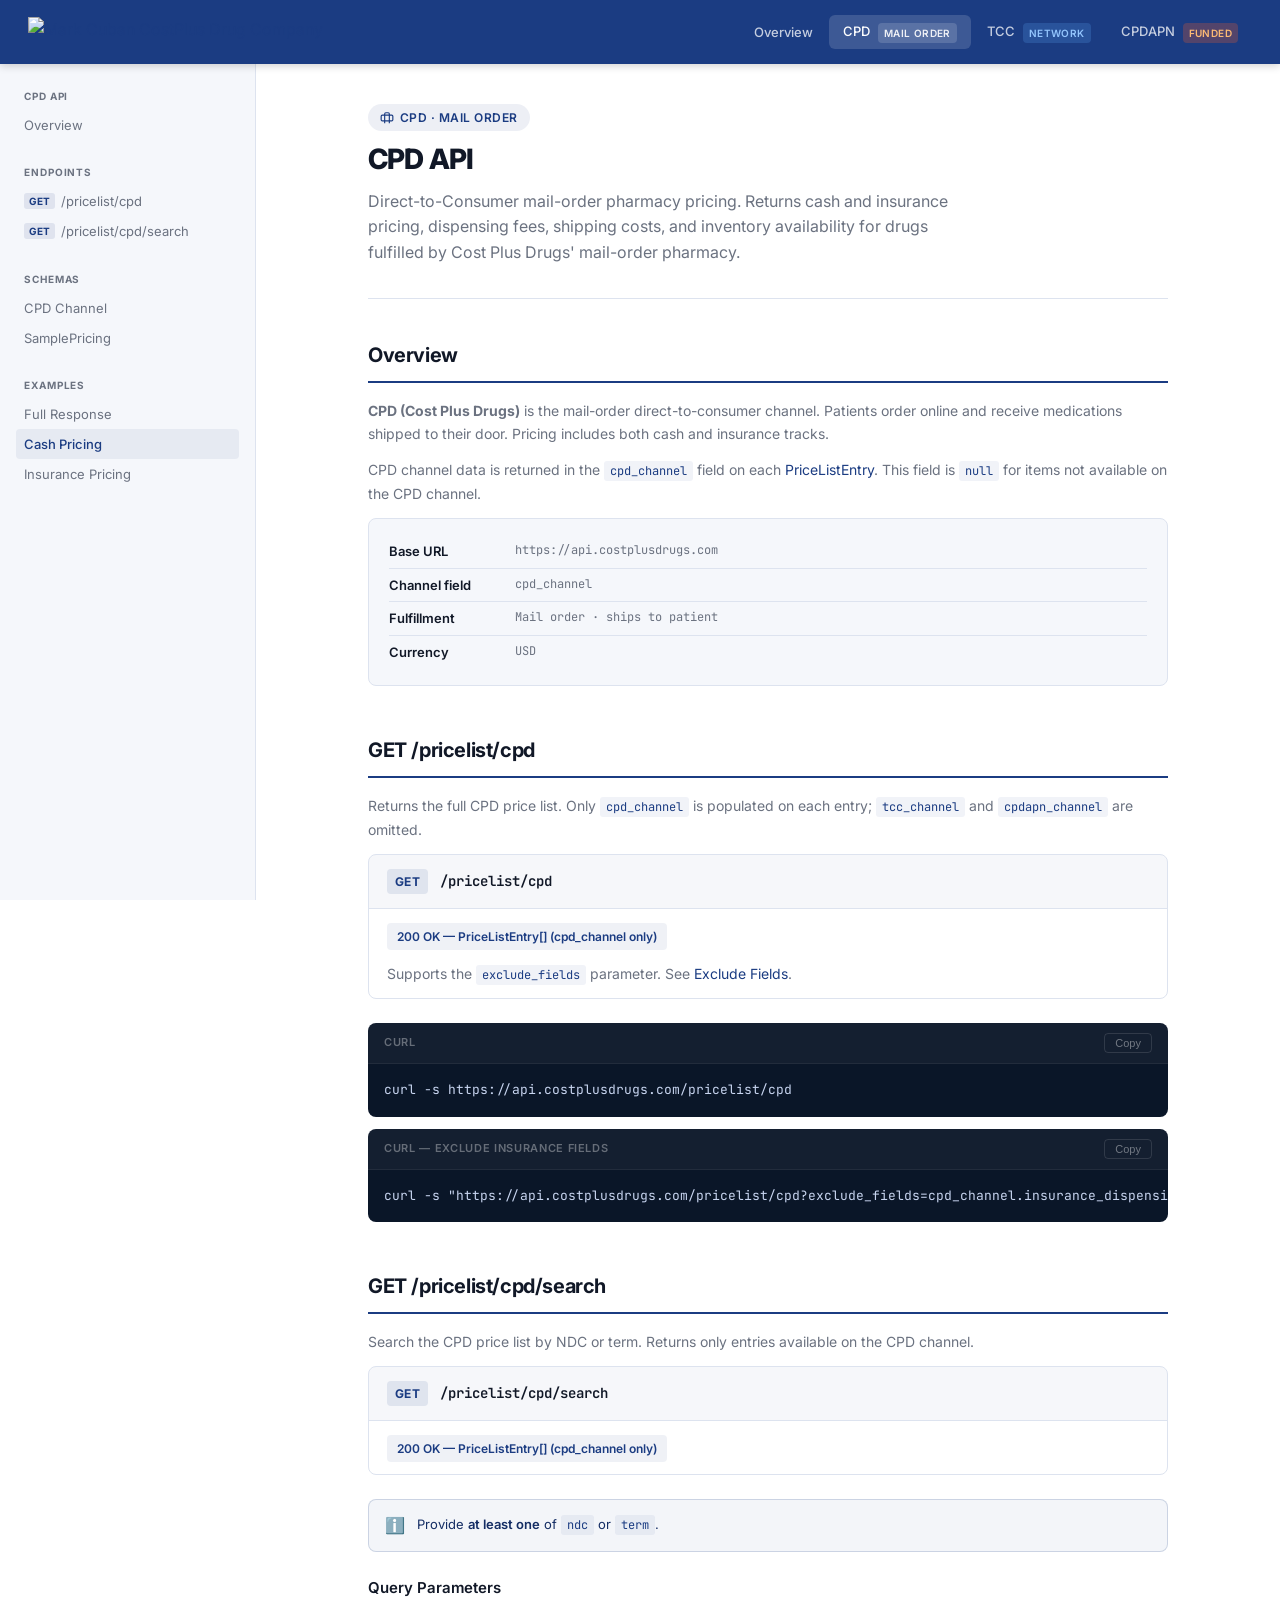
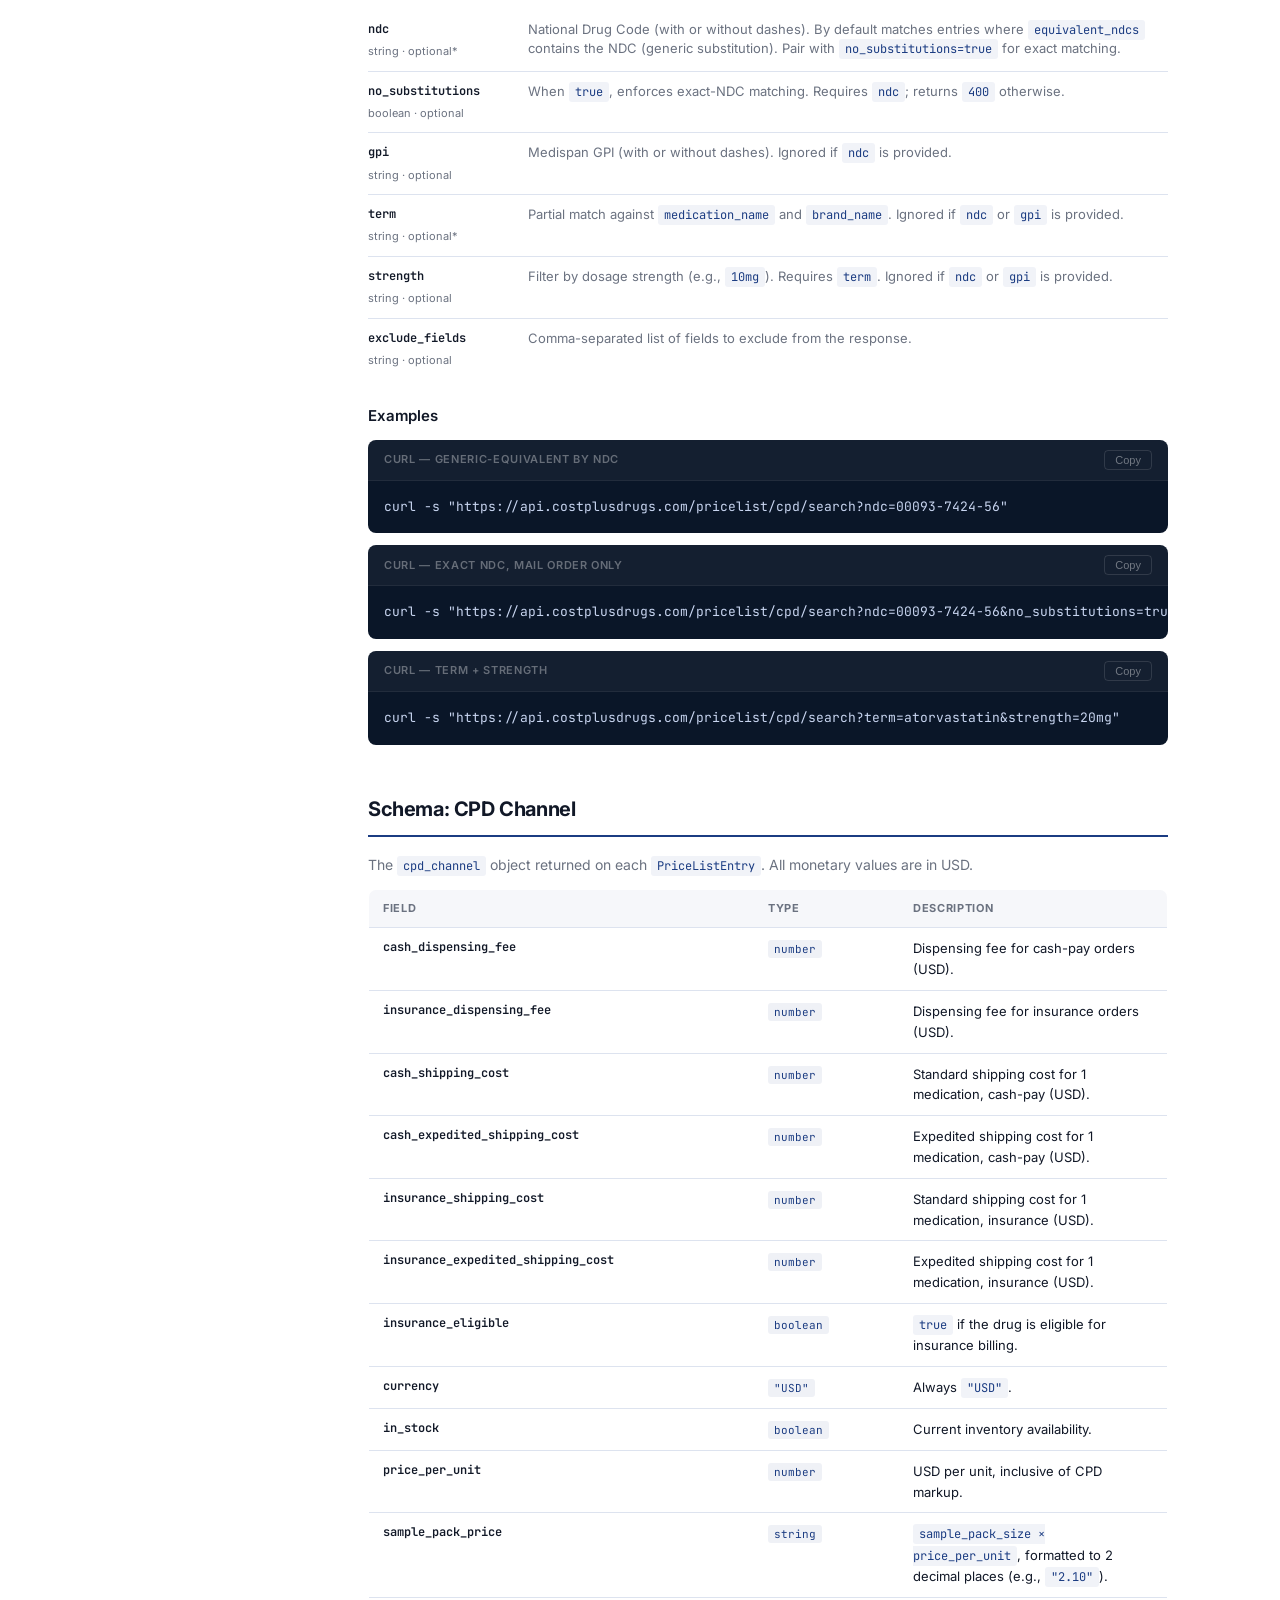
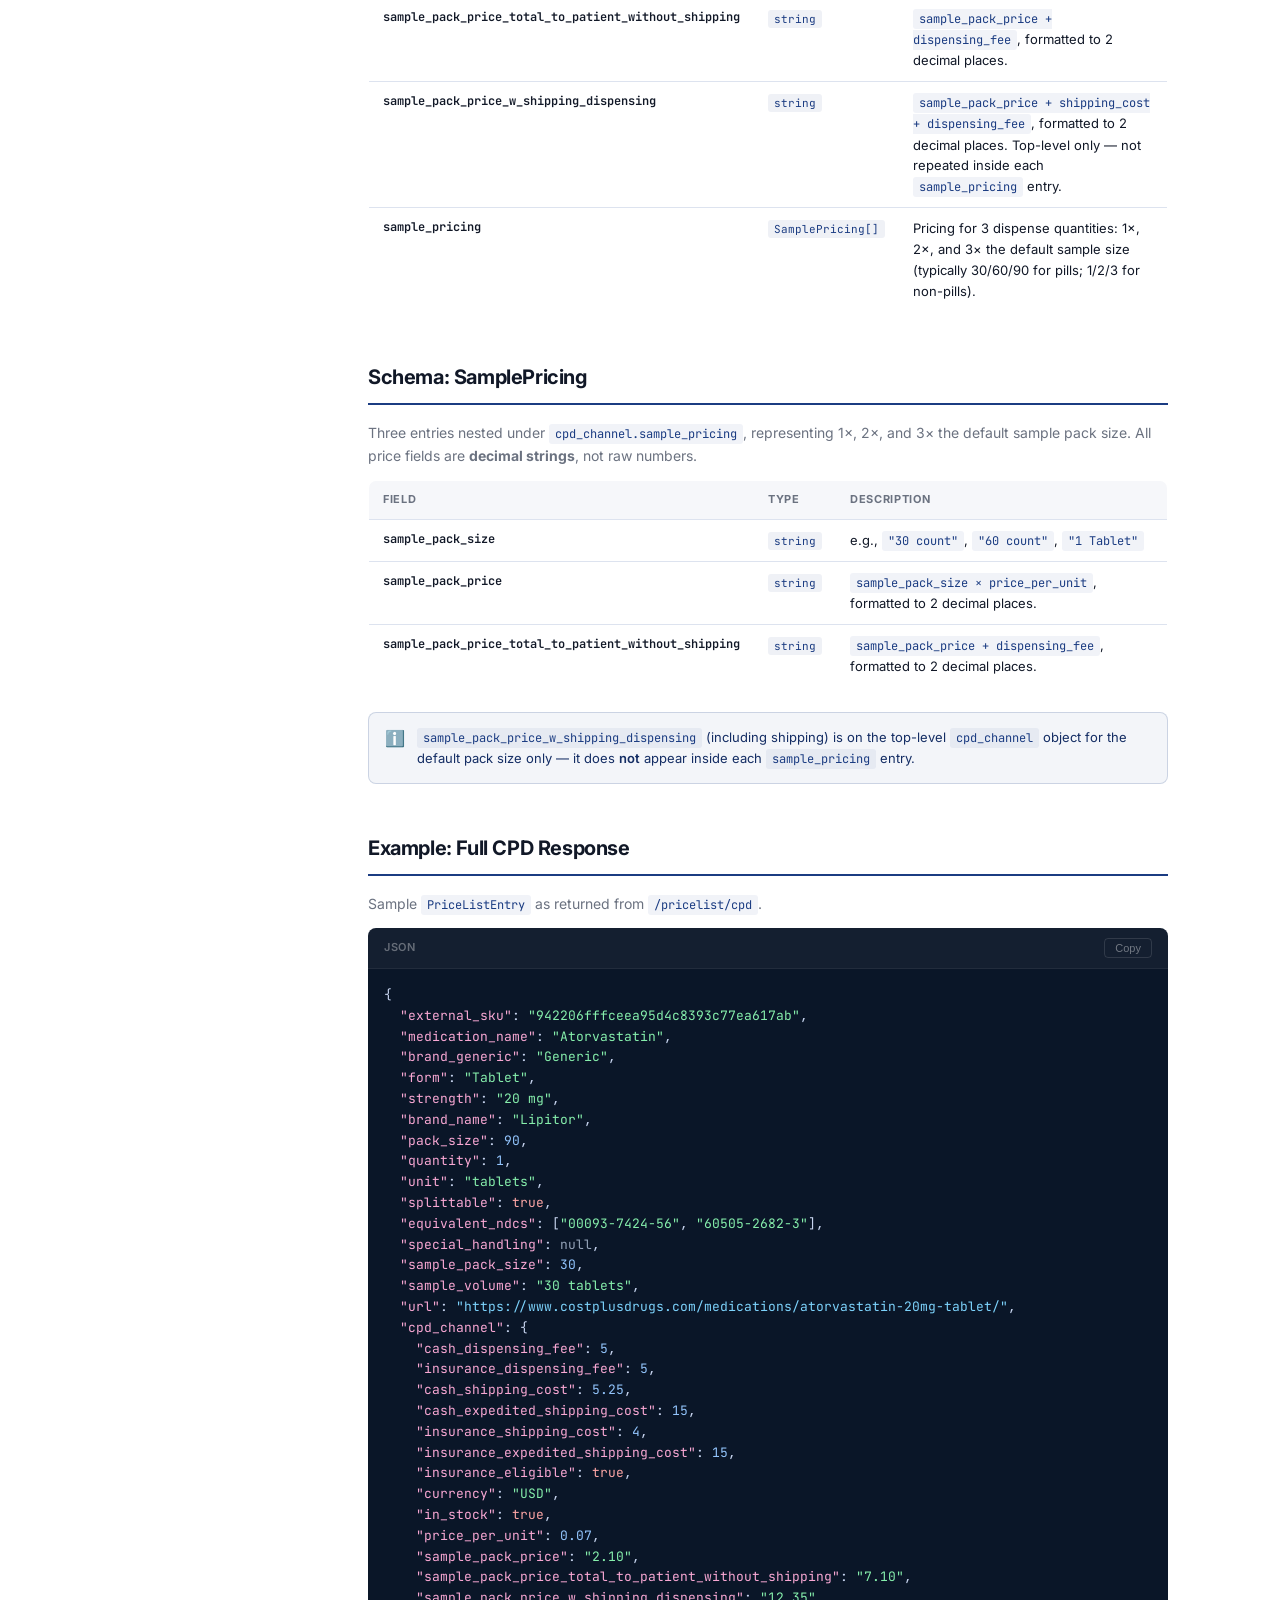
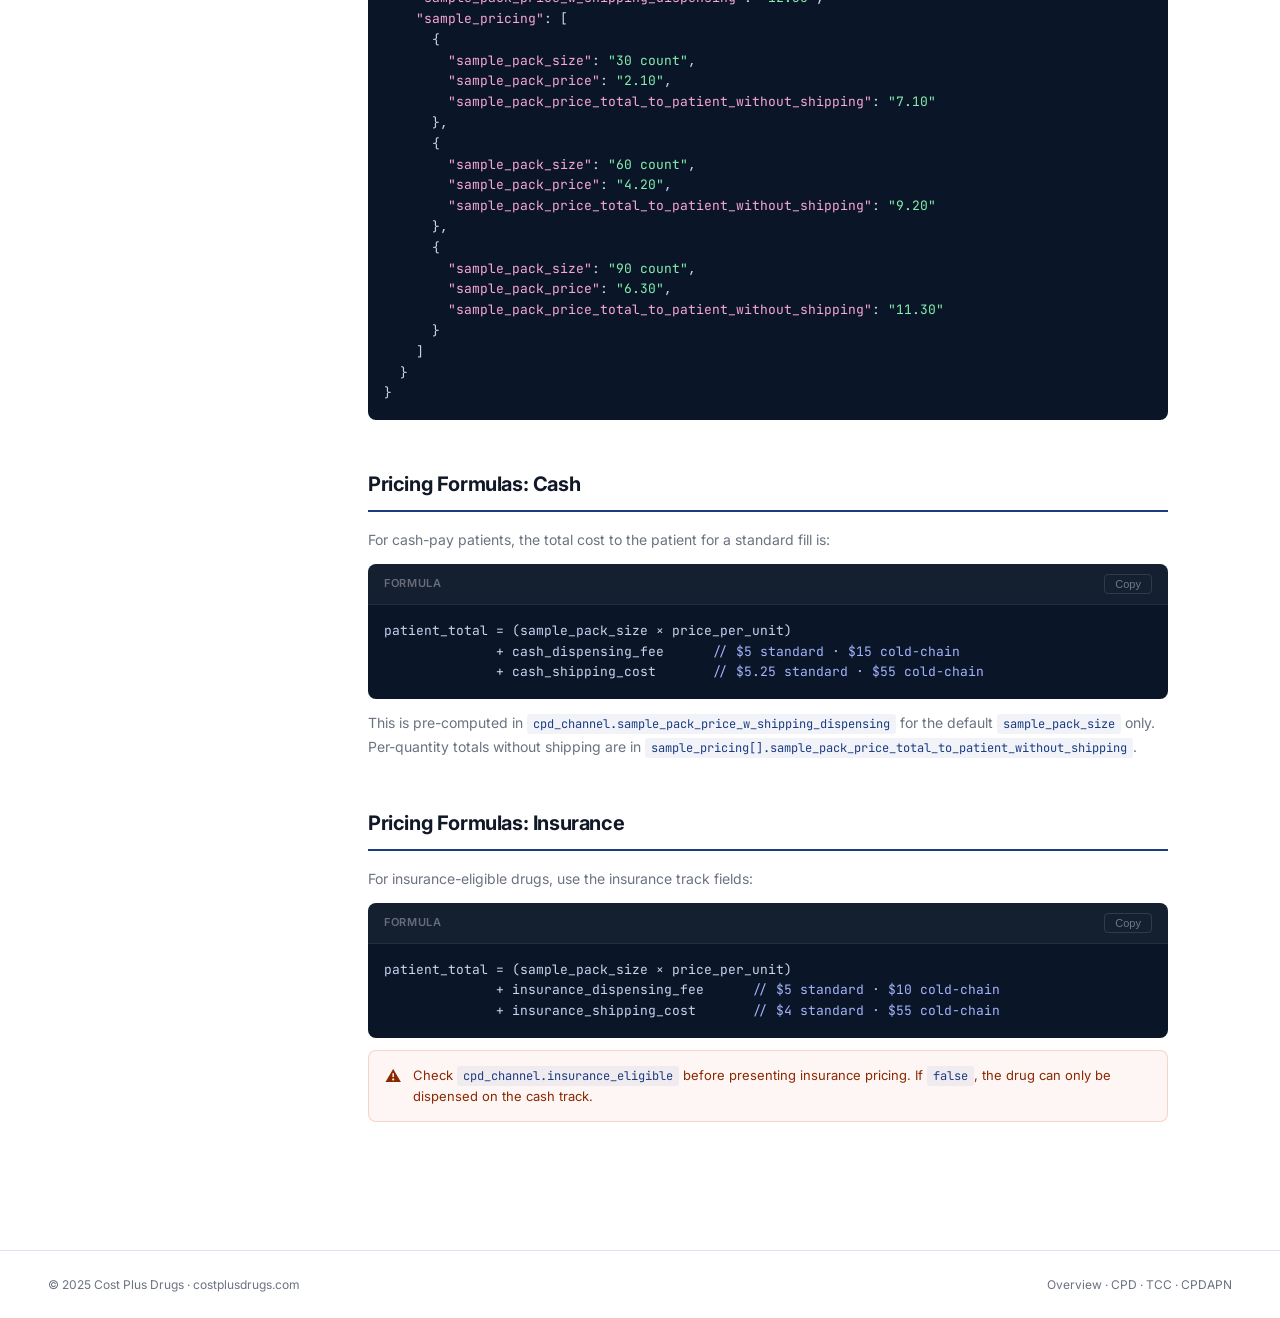
==== commit ed388ce7: "api documentation" ====
--- a/cpd.html
+++ b/cpd.html
@@ -14,11 +14,7 @@
 <!-- ── Top Navigation ── -->
 <nav class="top-nav">
   <a href="index.html" class="nav-logo">
-    <div class="nav-logo-icon"><svg viewBox="0 0 22 22" fill="none" xmlns="http://www.w3.org/2000/svg"><text x="2" y="17" font-family="Georgia,serif" font-size="17" font-weight="700" fill="#1B3C82">C</text></svg></div>
-    <div class="nav-logo-text">
-      <span class="eyebrow">Mark Cuban</span><span class="brand">CostPlus</span>
-      <span class="subbrand">Drug Company</span>
-    </div>
+    <img src="assets/MCCP-wordmark-white.svg" alt="Mark Cuban CostPlus Drug Company" class="nav-wordmark">
   </a>
   <div class="nav-links">
     <a href="index.html">Overview</a>
--- a/assets/styles.css
+++ b/assets/styles.css
@@ -71,64 +71,21 @@
   box-shadow: 0 2px 8px rgba(0,0,0,0.18);
 }
 
-/* ── Logo — matches CPD's "C" block + stacked text ── */
+/* ── Logo ── */
 .nav-logo {
   display: flex;
   align-items: center;
-  gap: 10px;
   text-decoration: none;
   margin-right: auto;
   flex-shrink: 0;
 }
 
-.nav-logo:hover { text-decoration: none; }
-
-.nav-logo-icon {
-  width: 36px;
-  height: 36px;
-  background: #FFFFFF;
-  border-radius: 6px;
-  display: flex;
-  align-items: center;
-  justify-content: center;
-  flex-shrink: 0;
-  overflow: hidden;
-}
-
-/* The white square "C" block replicating the CPD mark */
-.nav-logo-icon svg {
-  width: 22px;
-  height: 22px;
-}
-
-.nav-logo-text {
-  display: flex;
-  flex-direction: column;
-  line-height: 1.15;
-  gap: 0;
-}
-
-.nav-logo-text .eyebrow {
-  font-size: 8.5px;
-  font-weight: 600;
-  letter-spacing: 0.1em;
-  text-transform: uppercase;
-  color: rgba(255,255,255,0.65);
-}
-
-.nav-logo-text .brand {
-  font-size: 15px;
-  font-weight: 800;
-  color: #FFFFFF;
-  letter-spacing: -0.01em;
-}
-
-.nav-logo-text .subbrand {
-  font-size: 8.5px;
-  font-weight: 600;
-  letter-spacing: 0.12em;
-  text-transform: uppercase;
-  color: rgba(255,255,255,0.65);
+.nav-logo:hover { text-decoration: none; opacity: 0.9; }
+
+.nav-wordmark {
+  height: 30px;
+  width: auto;
+  display: block;
 }
 
 /* ── Nav links ─────────────────────────────────────────────── */
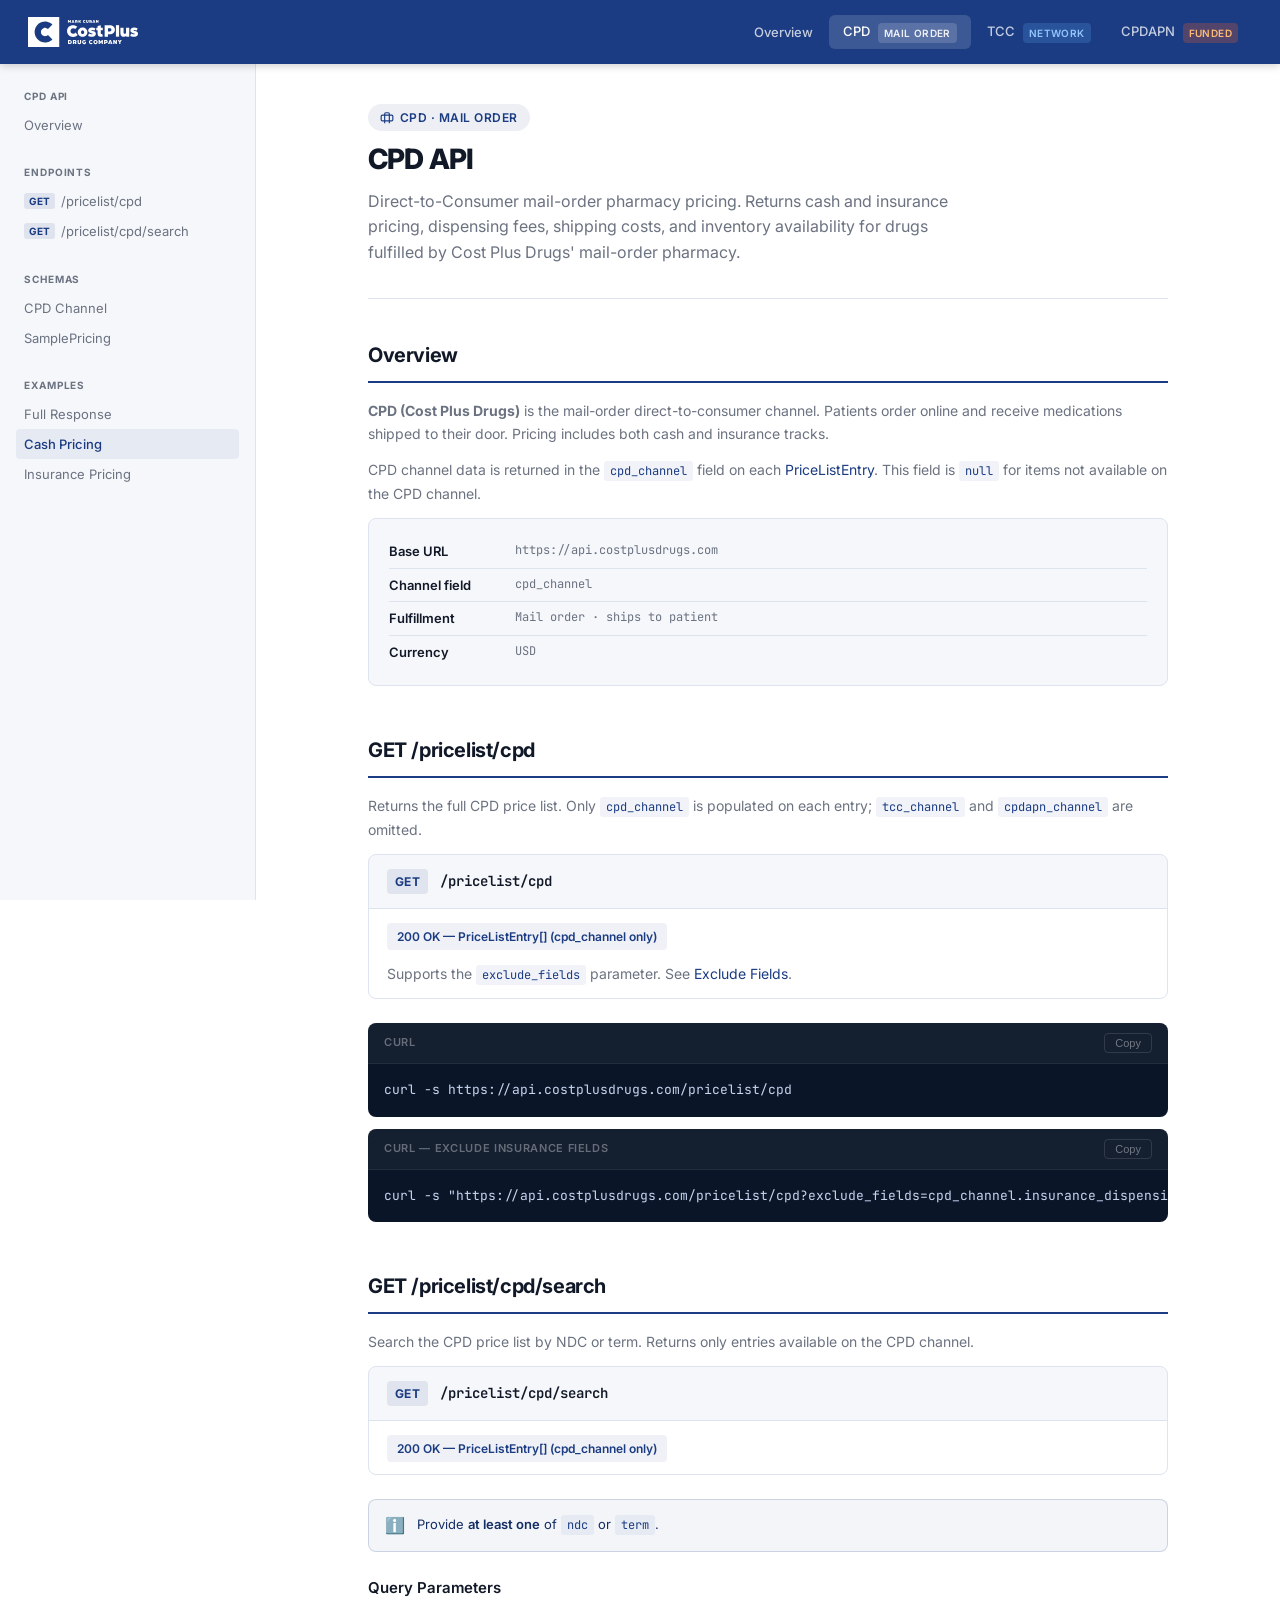
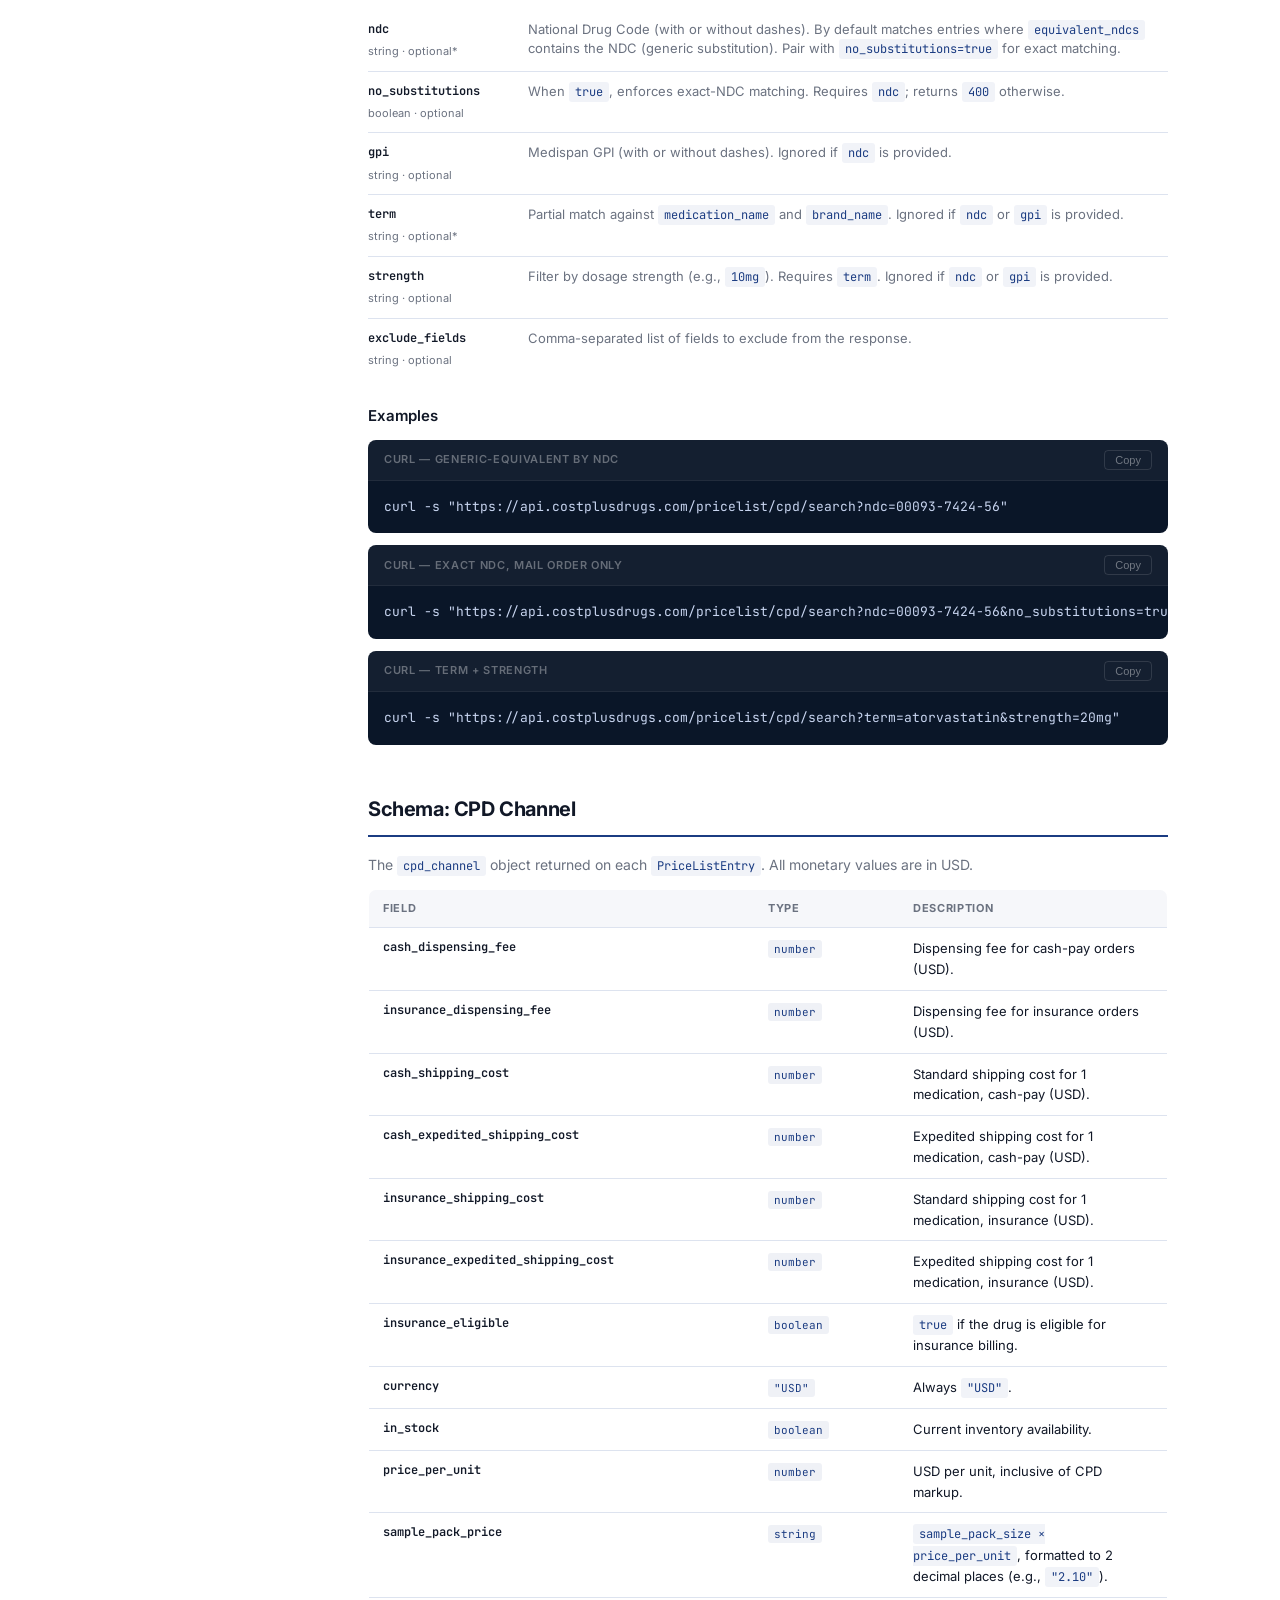
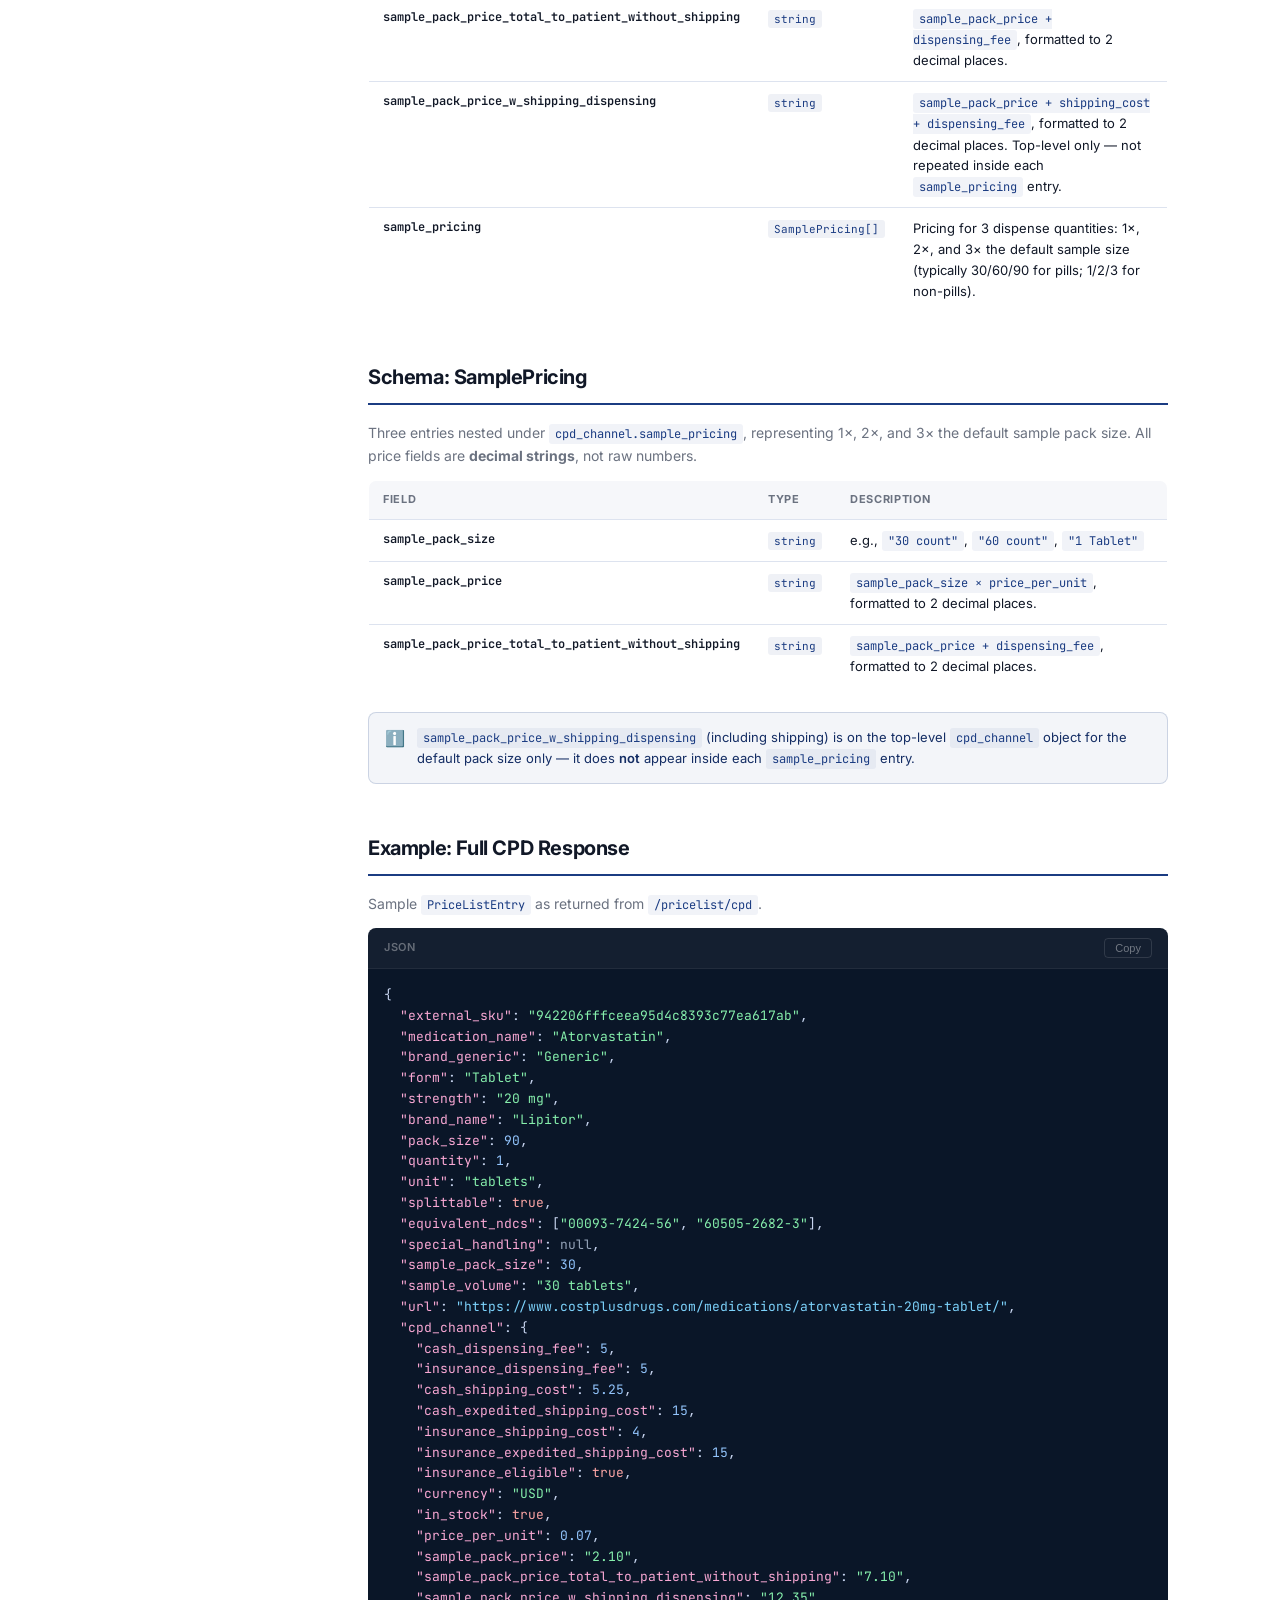
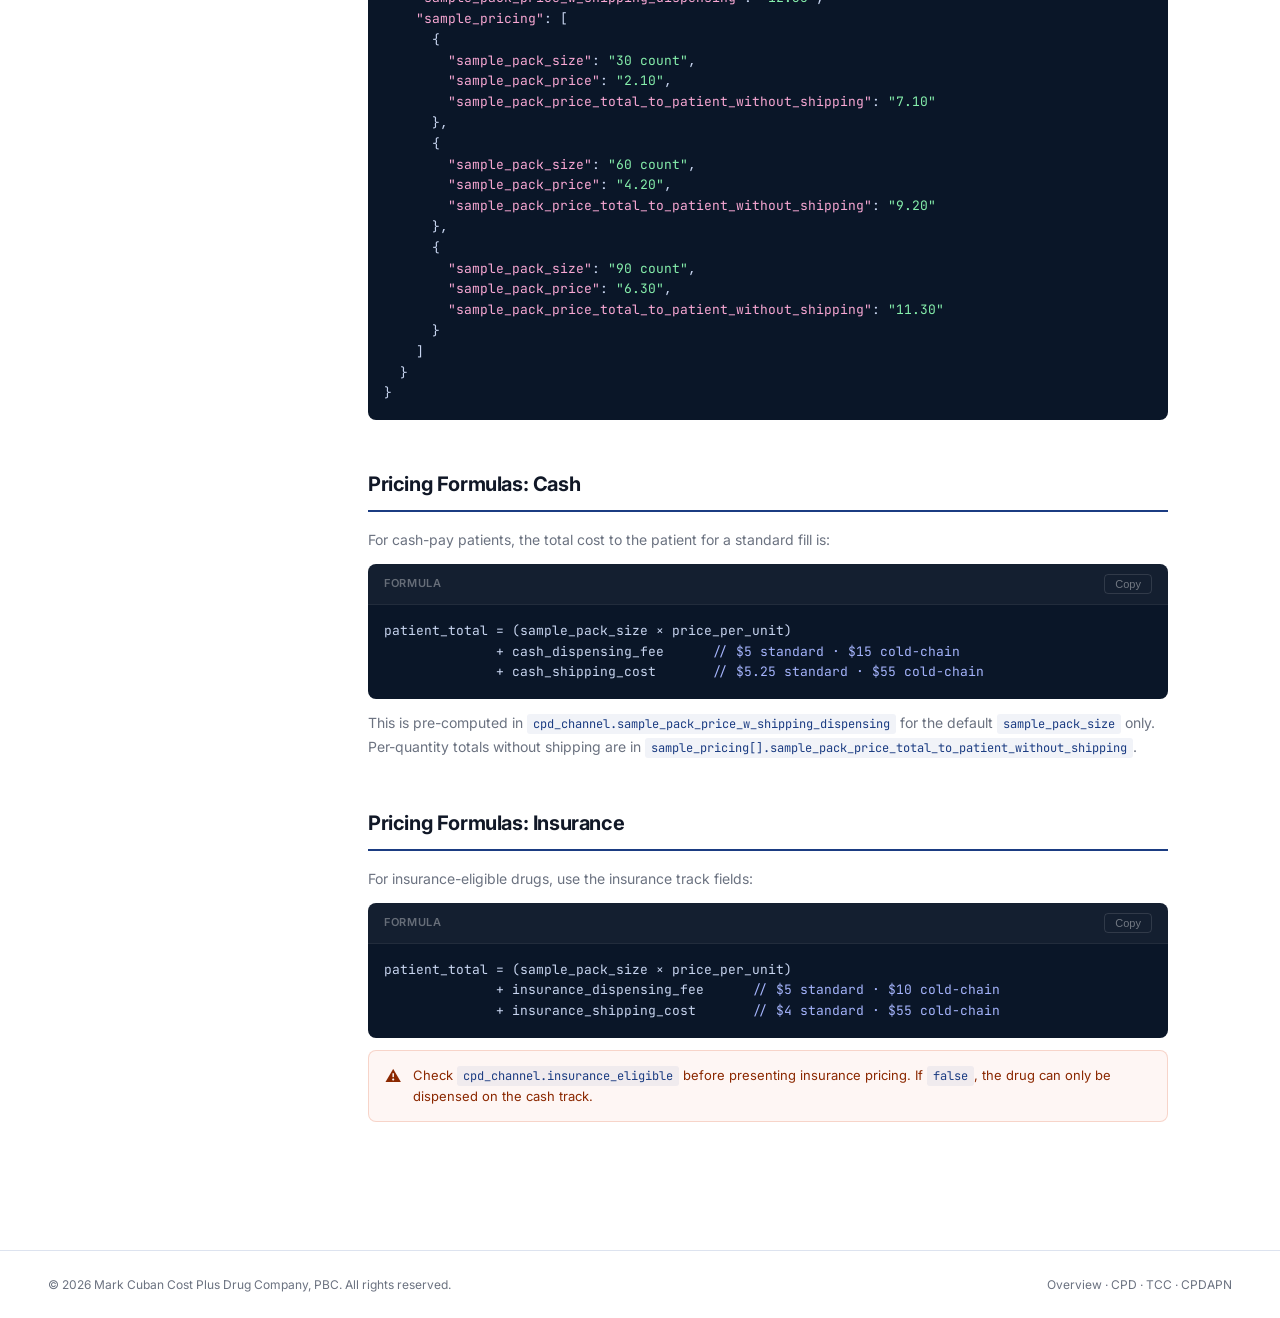
==== commit d82fe61f: "updates to documentation" ====
--- a/cpd.html
+++ b/cpd.html
@@ -456,7 +456,7 @@
 </div>
 
 <footer>
-  <span>© 2025 Cost Plus Drugs · <a href="https://costplusdrugs.com" target="_blank" rel="noopener">costplusdrugs.com</a></span>
+  <span>© 2026 Mark Cuban Cost Plus Drug Company, PBC. All rights reserved.</span>
   <span>
     <a href="index.html">Overview</a> ·
     <a href="cpd.html">CPD</a> ·
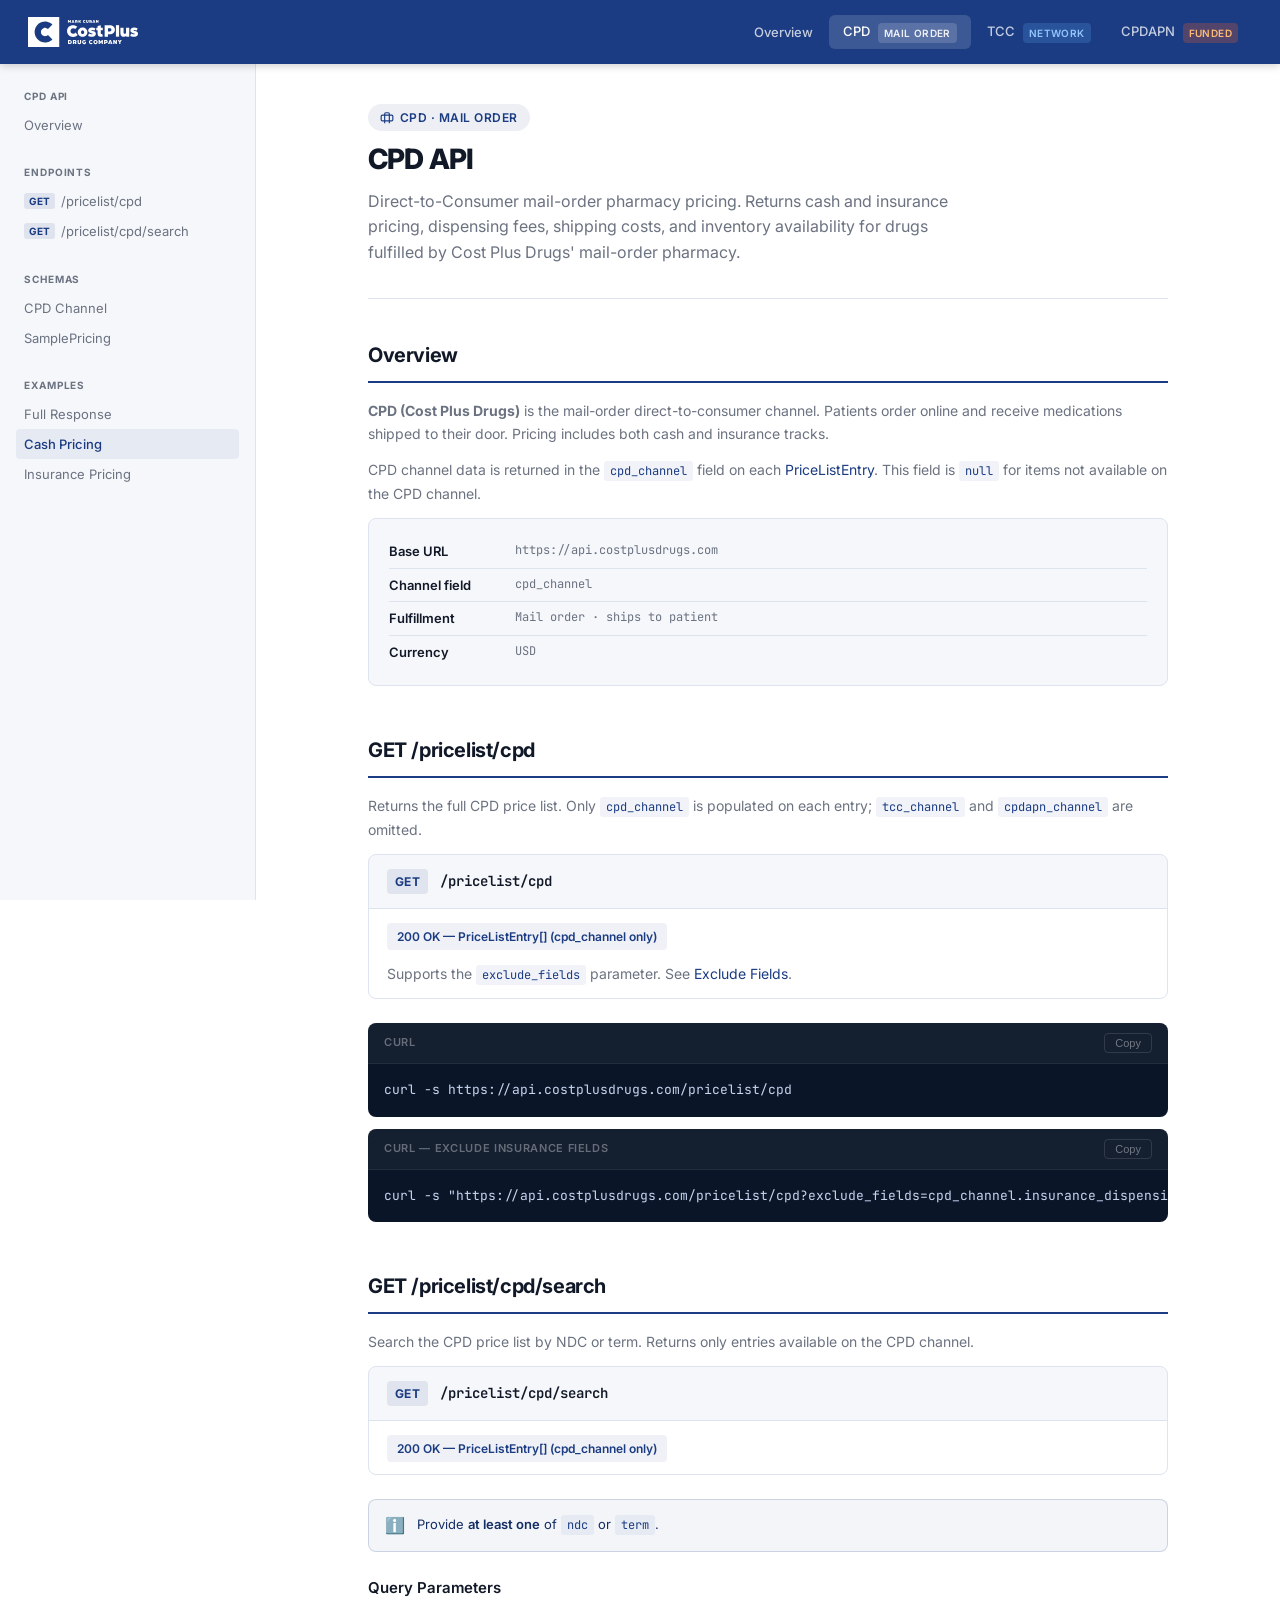
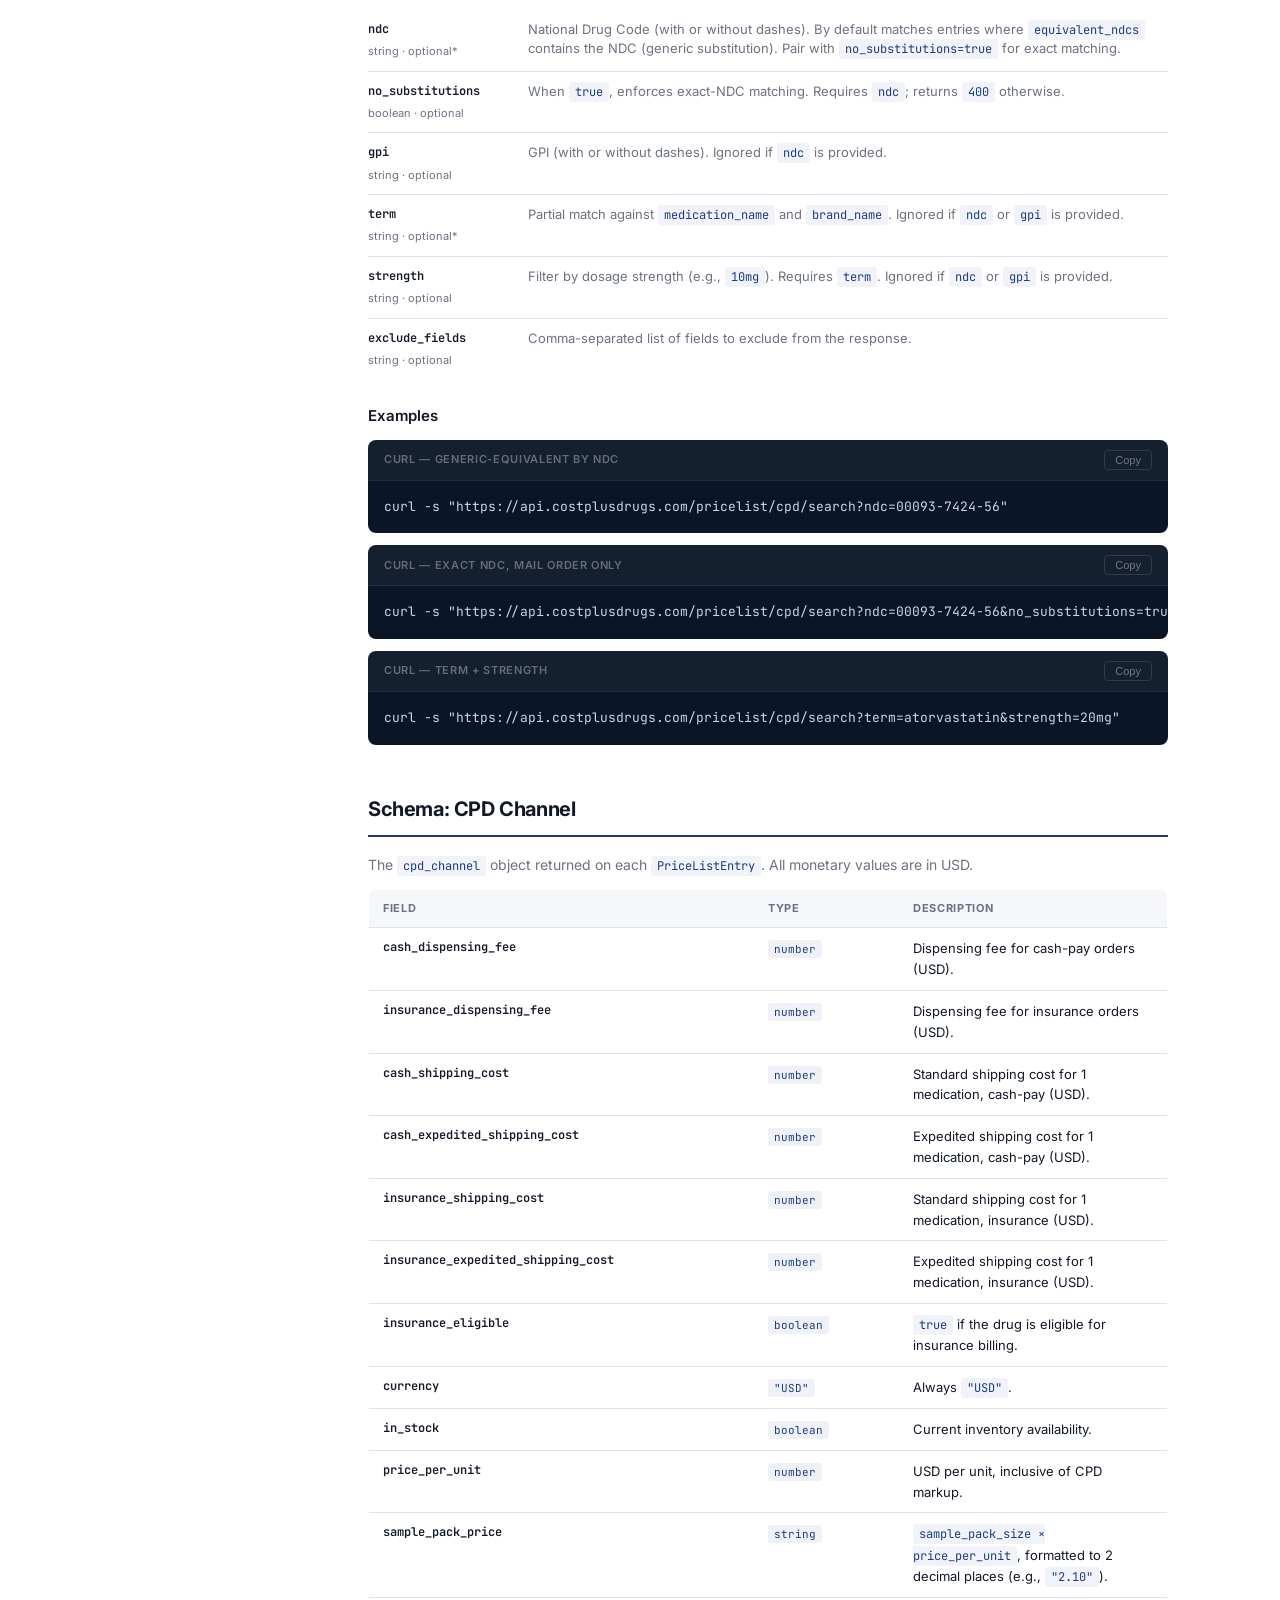
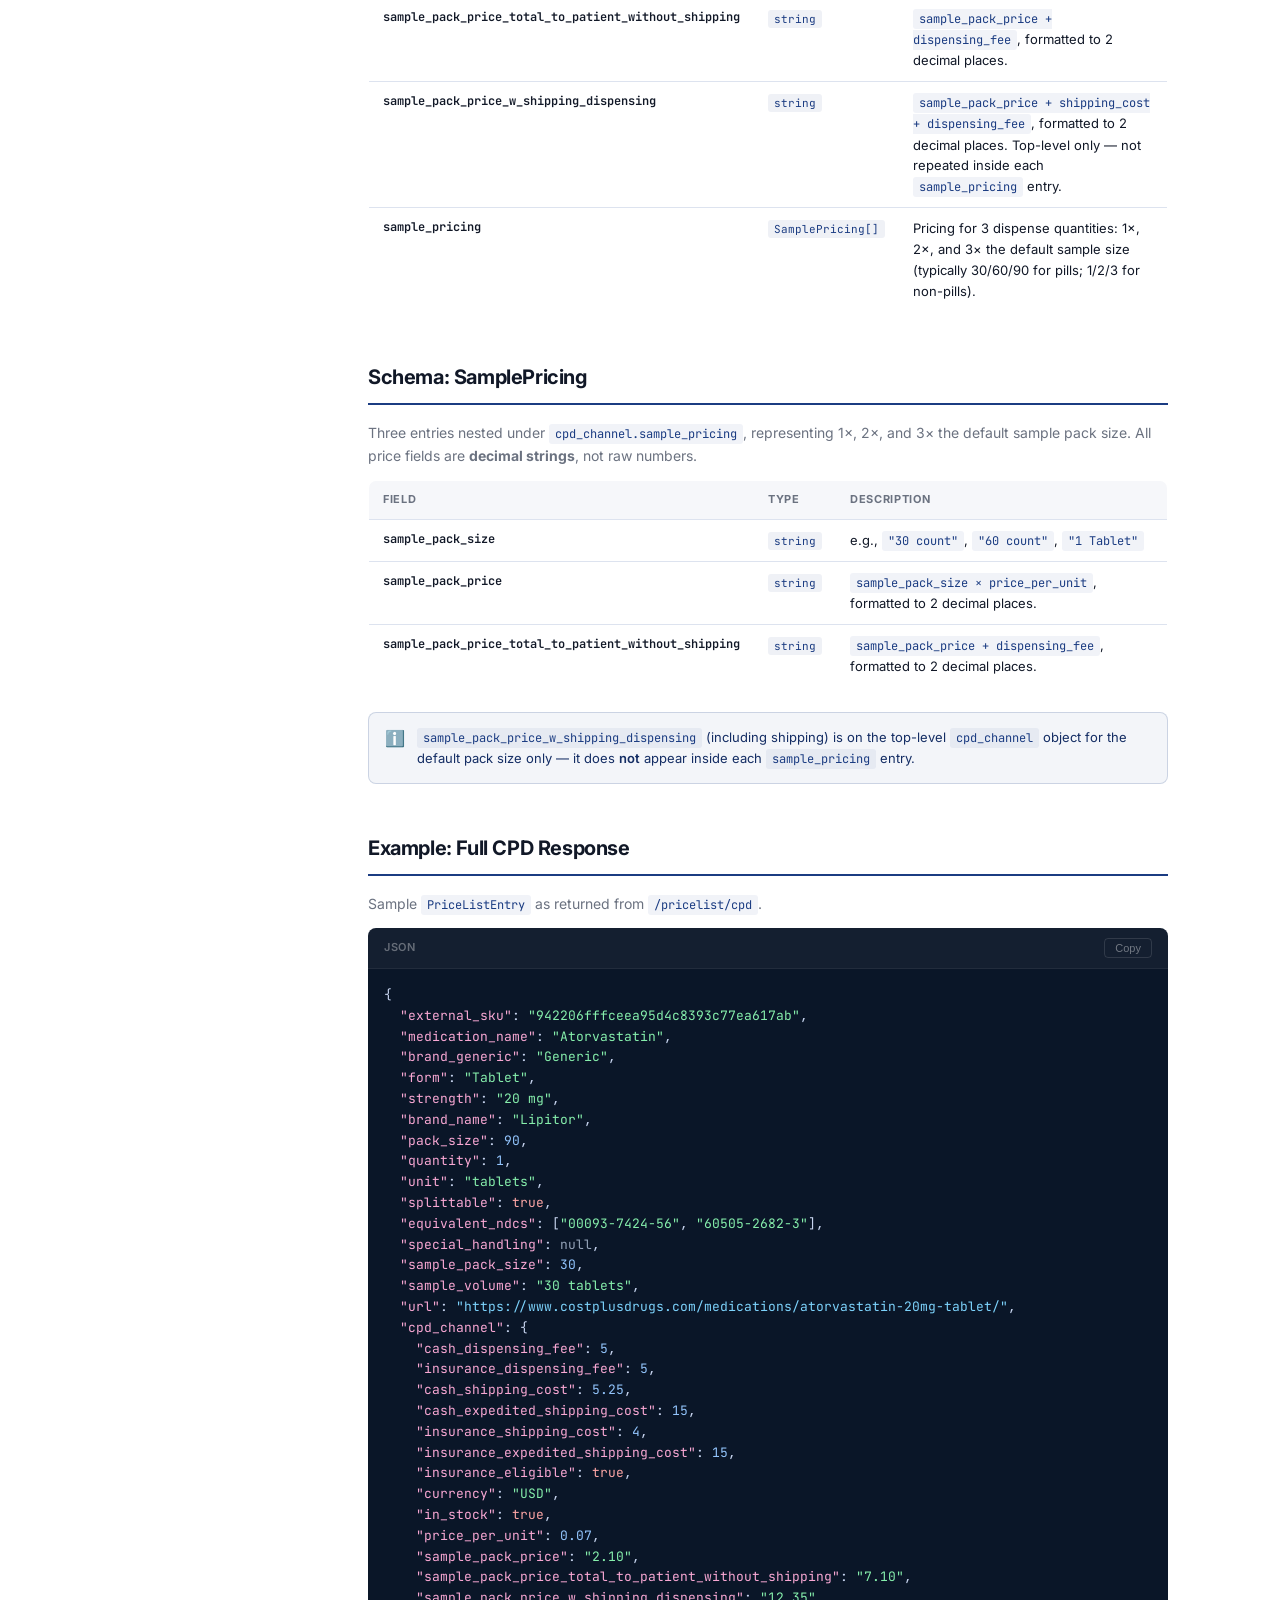
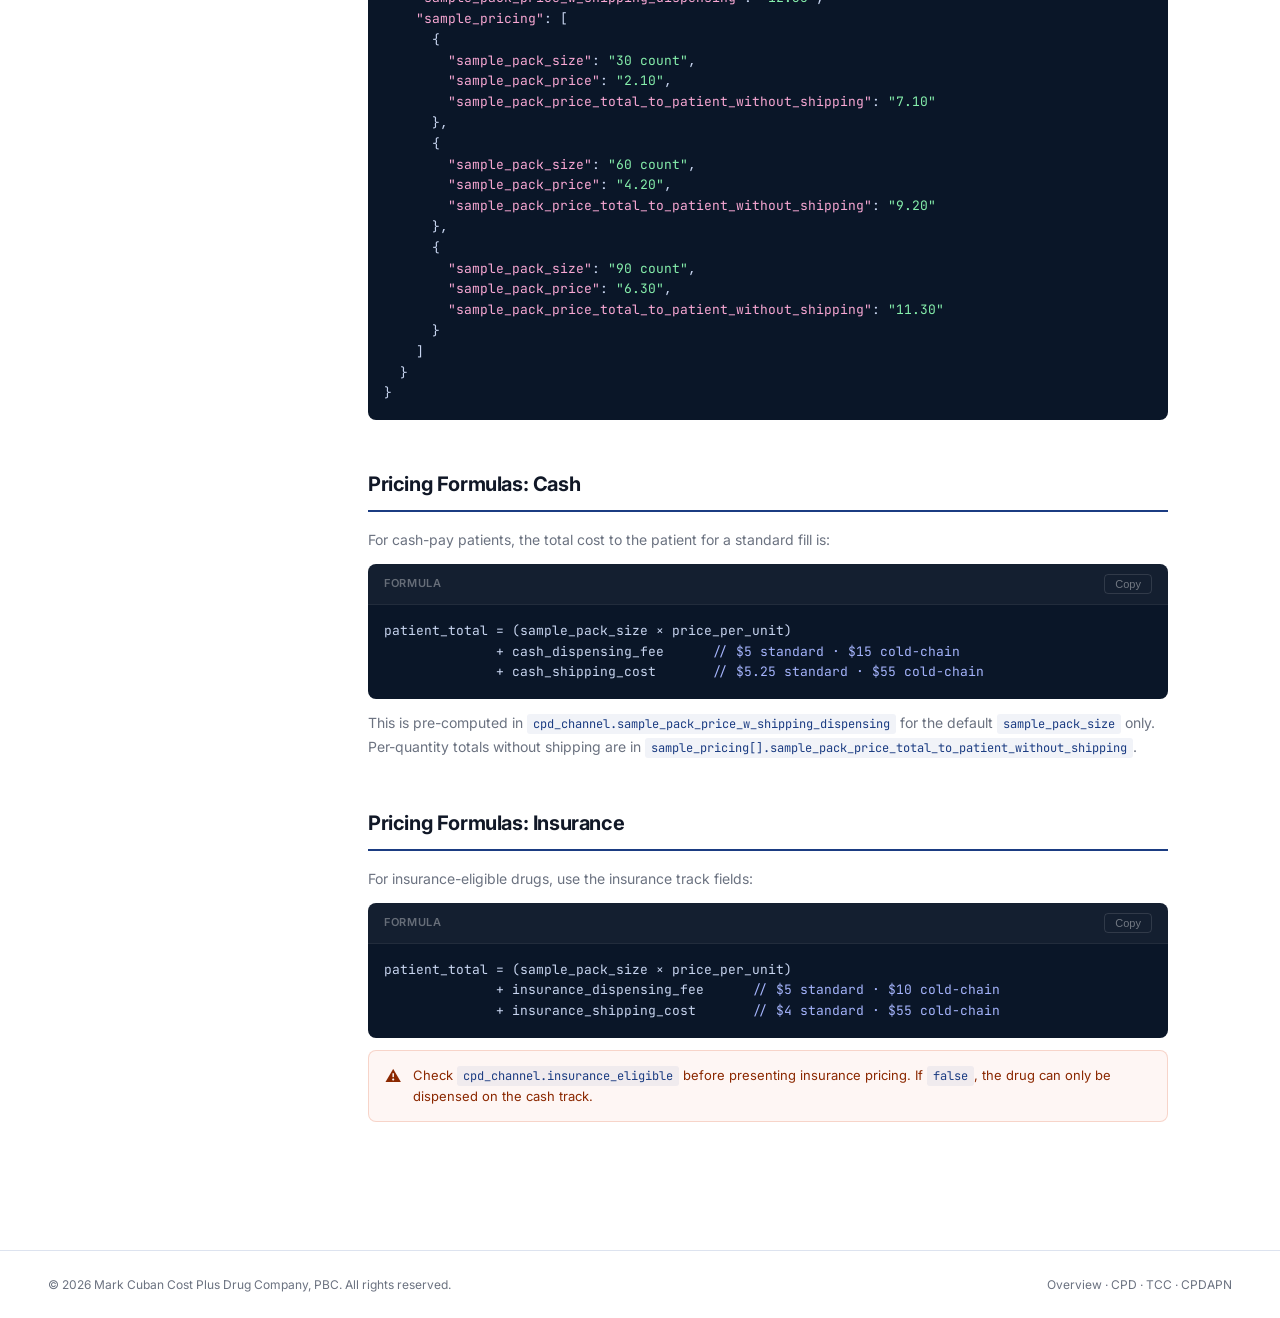
==== commit 1d7edda6: "updates to documentation" ====
--- a/cpd.html
+++ b/cpd.html
@@ -179,7 +179,7 @@
                 <span class="param-type">string · optional</span>
               </td>
               <td class="param-desc">
-                Medispan GPI (with or without dashes). Ignored if <code class="inline-code">ndc</code> is provided.
+                GPI (with or without dashes). Ignored if <code class="inline-code">ndc</code> is provided.
               </td>
             </tr>
             <tr>
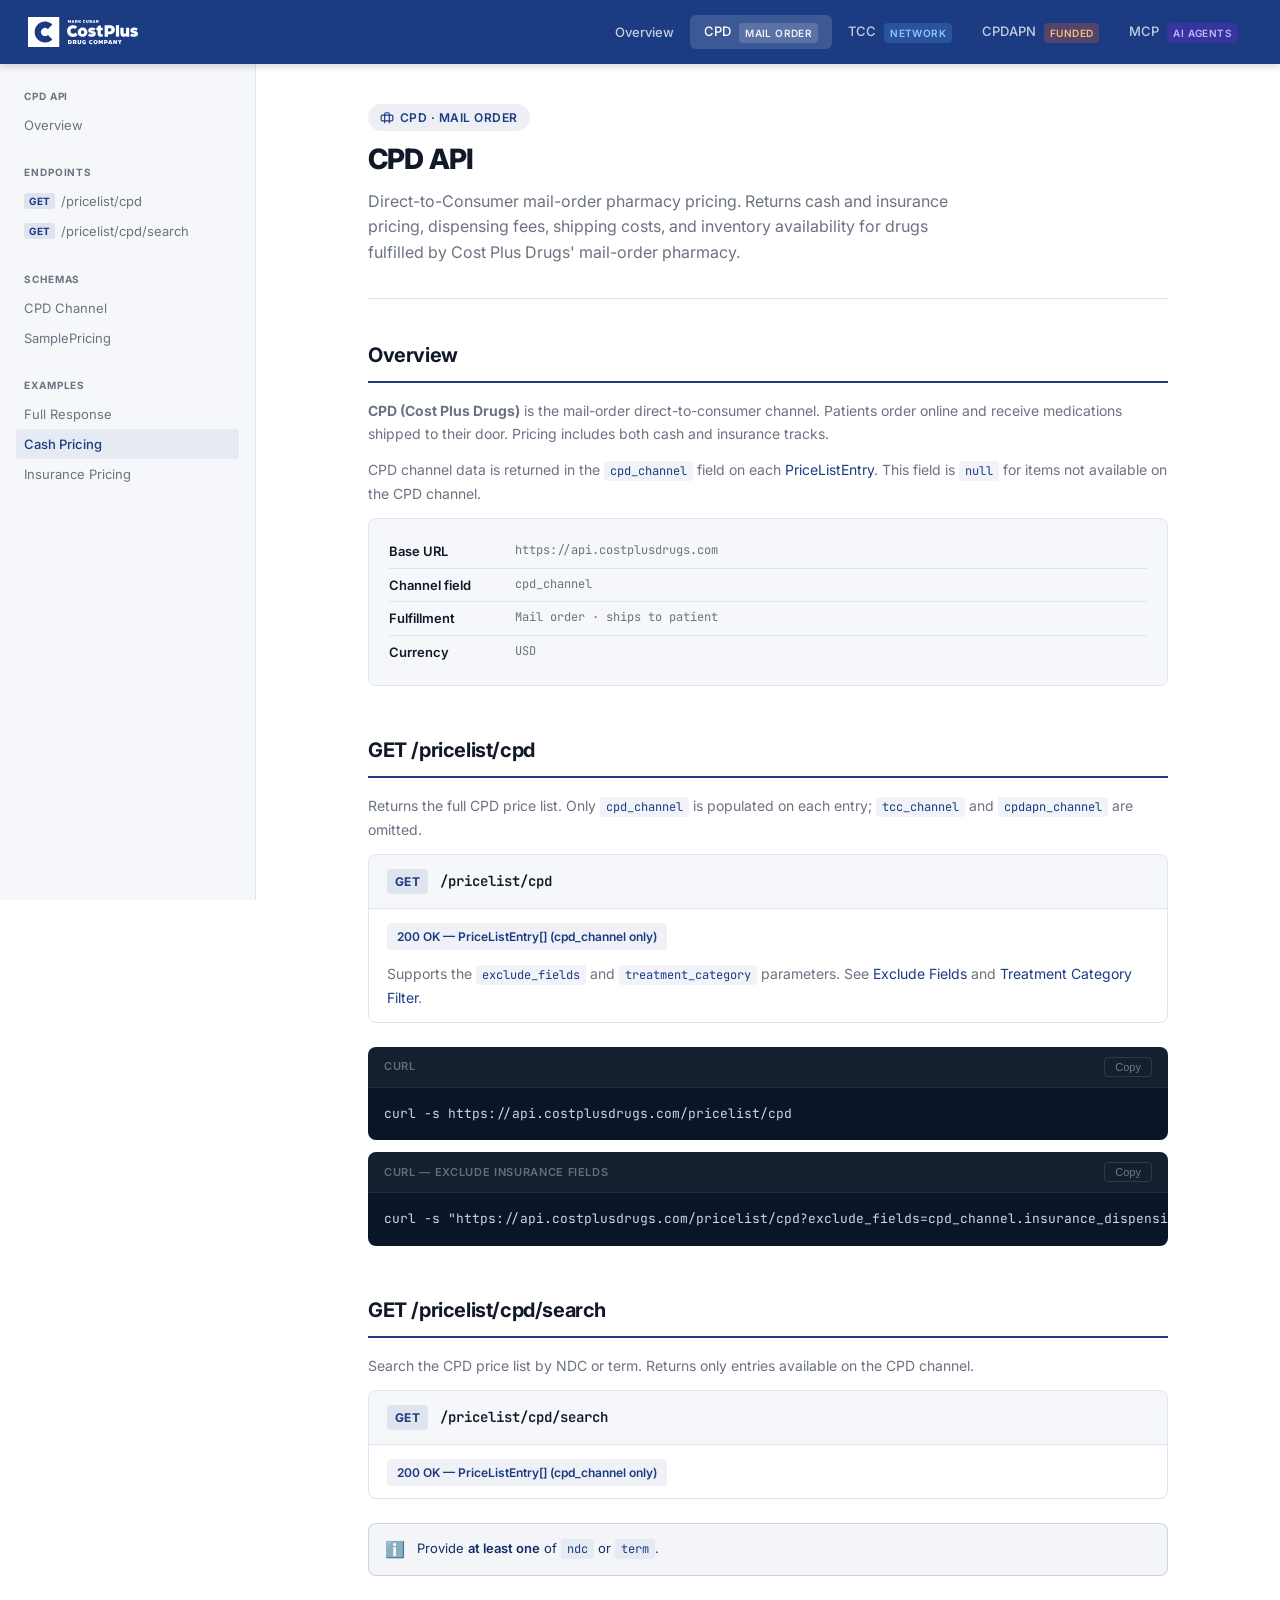
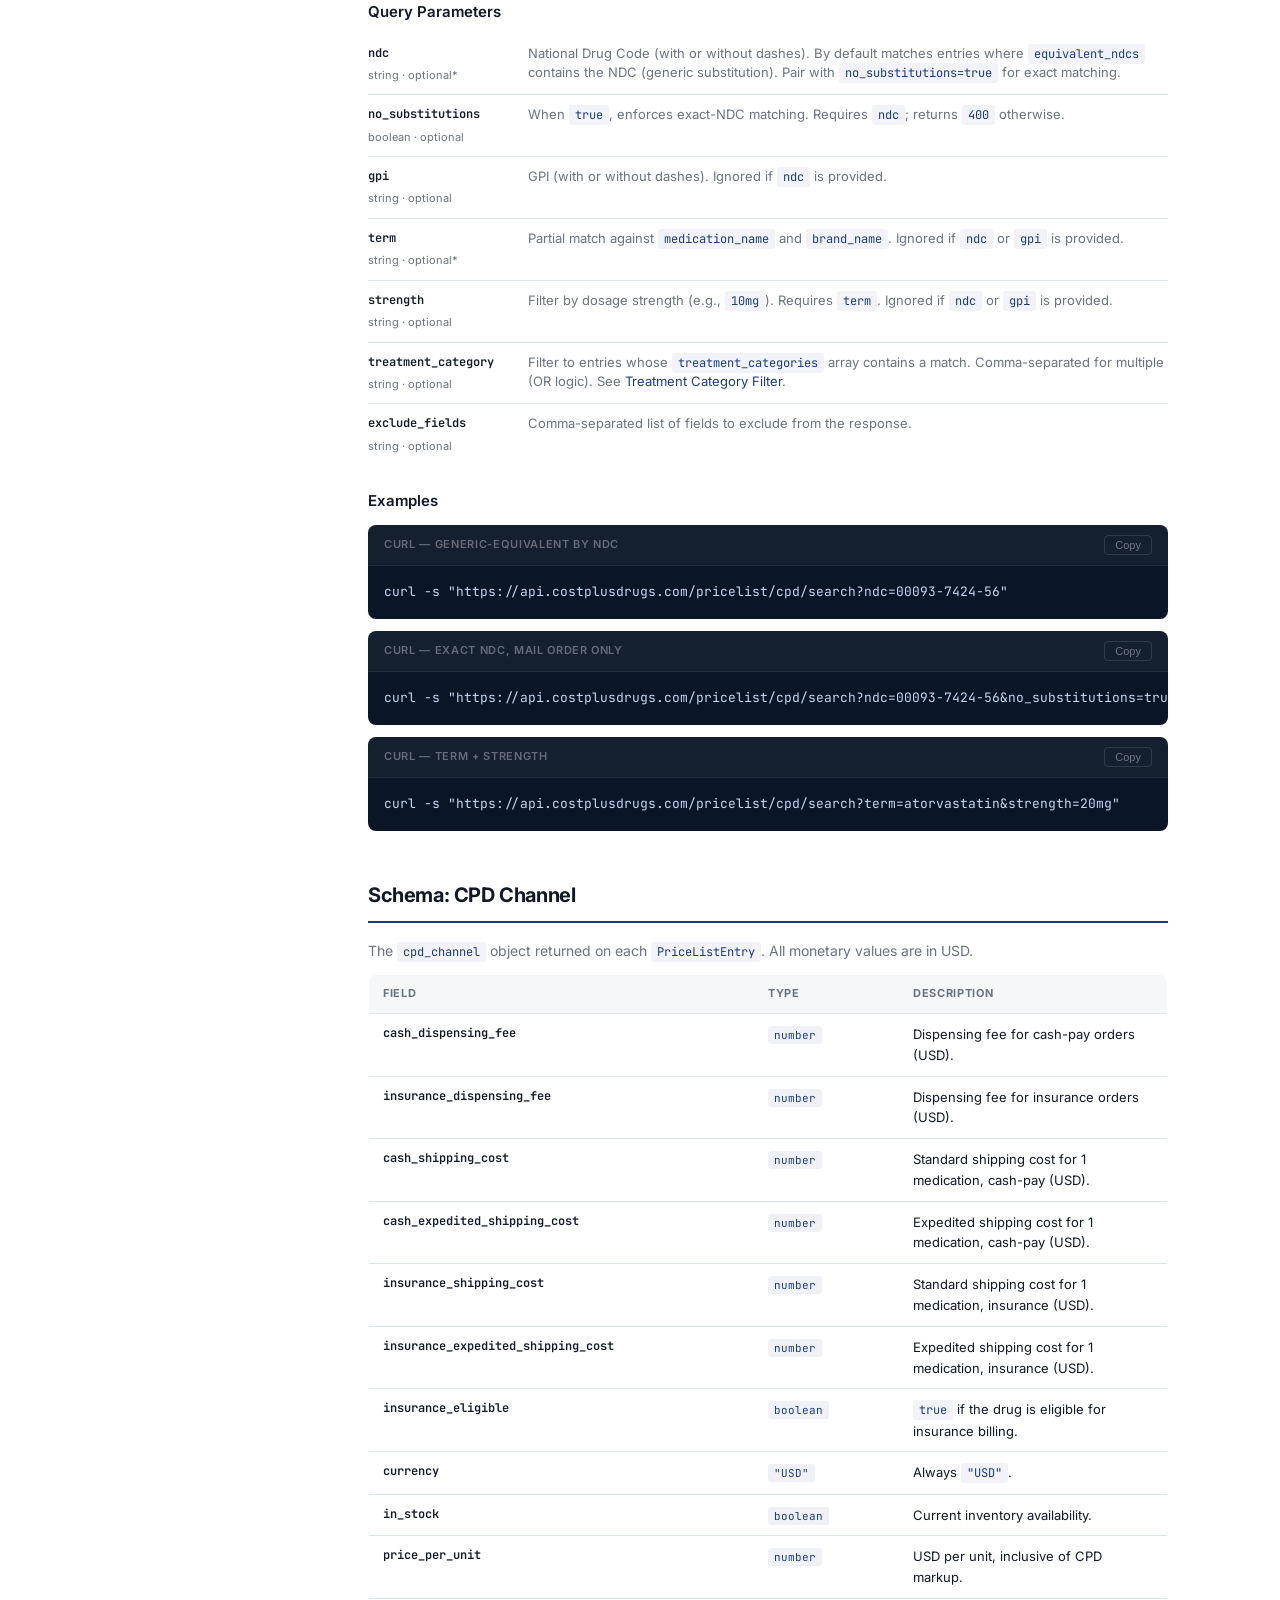
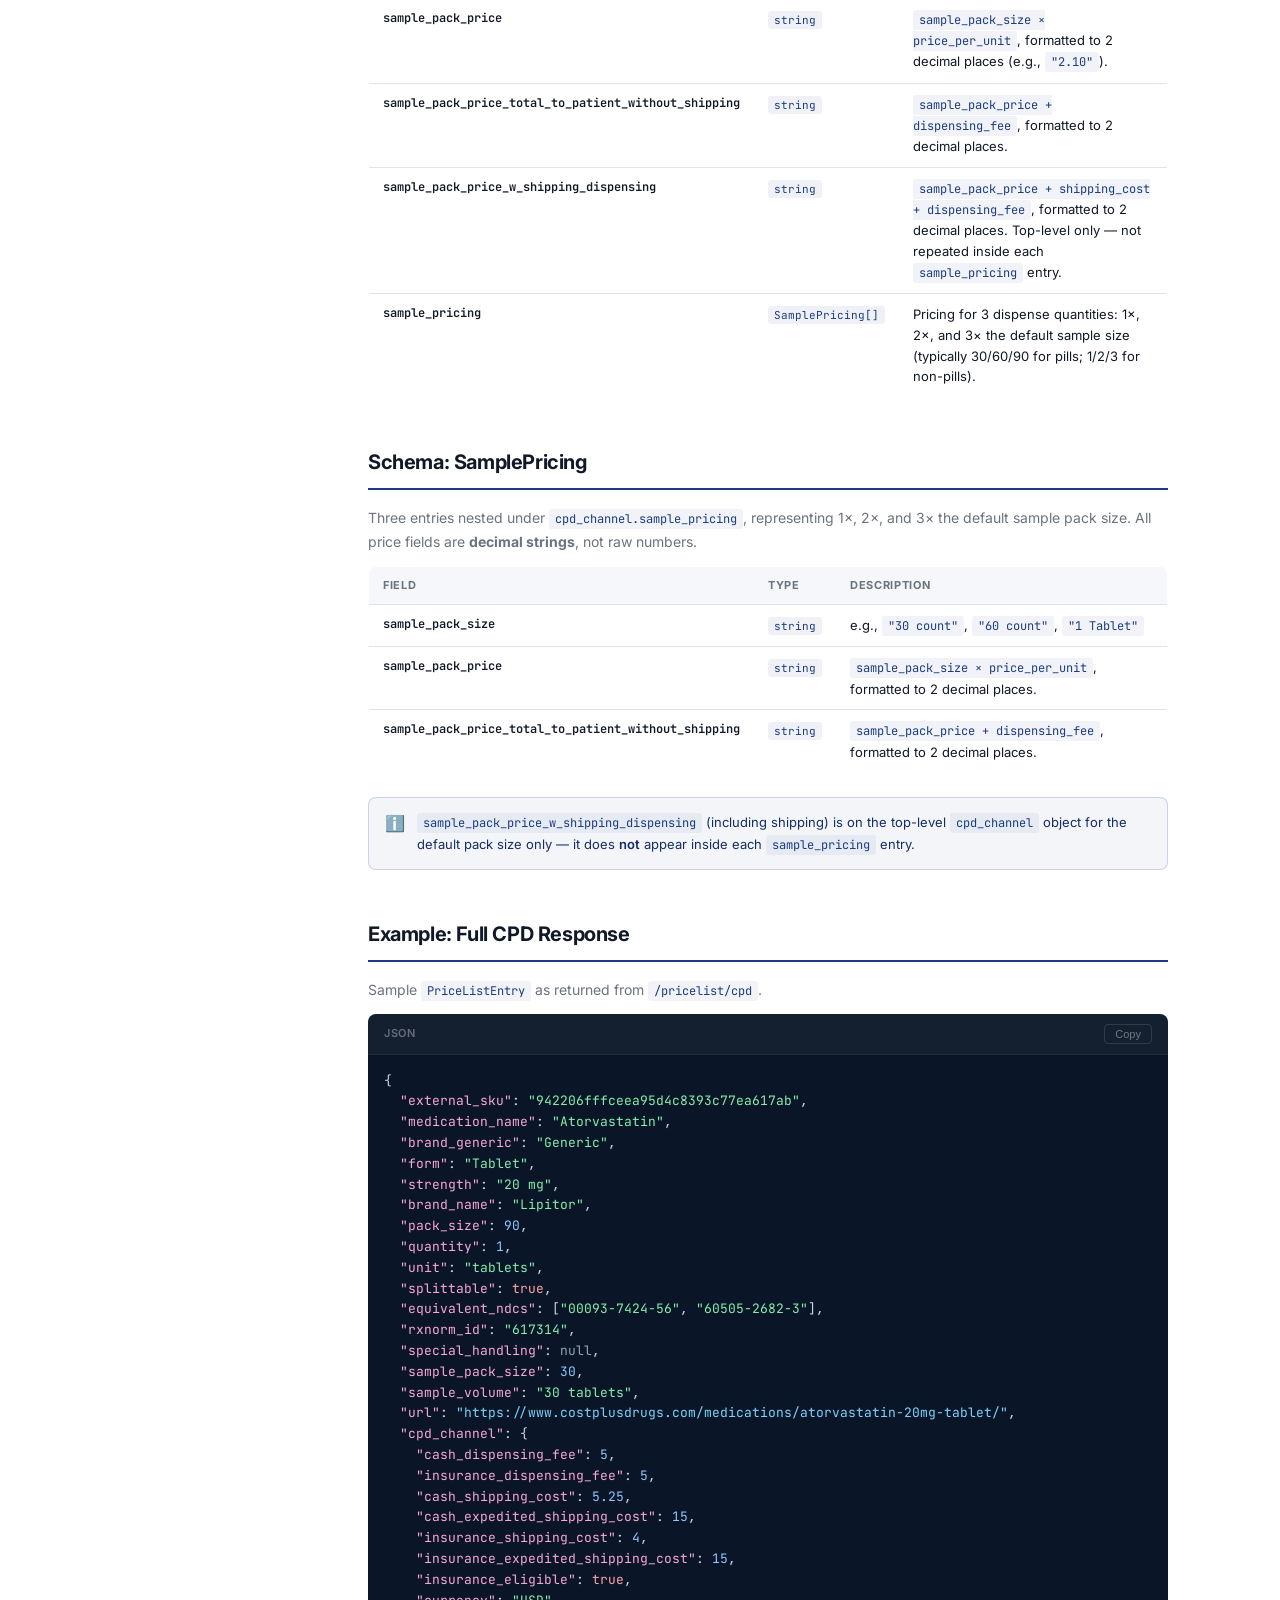
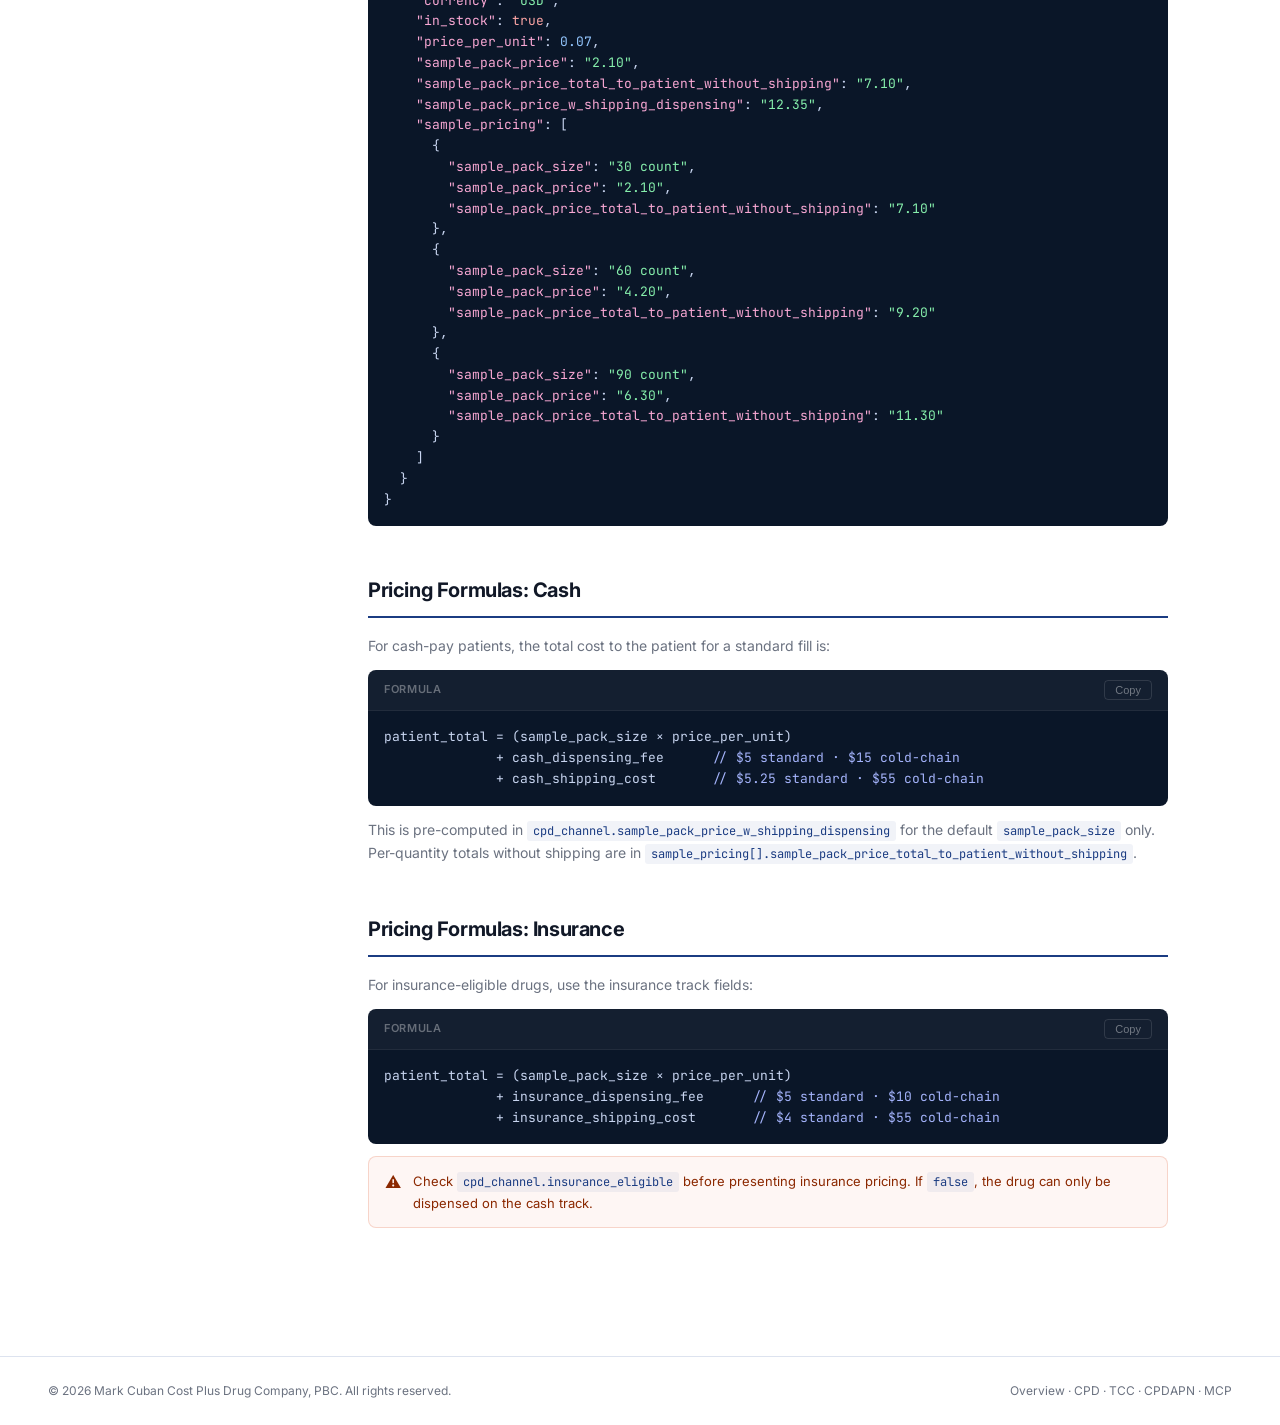
==== commit 5f2ba638: "updated documentation and added mcp documentation" ====
--- a/cpd.html
+++ b/cpd.html
@@ -21,6 +21,7 @@
     <a href="cpd.html" class="active">CPD <span class="nav-badge cpd">Mail Order</span></a>
     <a href="tcc.html">TCC <span class="nav-badge tcc">Network</span></a>
     <a href="cpdapn.html">CPDAPN <span class="nav-badge apn">Funded</span></a>
+    <a href="mcp.html">MCP <span class="nav-badge mcp">AI Agents</span></a>
   </div>
 </nav>
 
@@ -111,7 +112,7 @@
           </div>
           <div class="endpoint-desc">
             <div class="response-tag success">200 OK — PriceListEntry[] (cpd_channel only)</div>
-            <p>Supports the <code class="inline-code">exclude_fields</code> parameter. See <a href="index.html#exclude-fields">Exclude Fields</a>.</p>
+            <p>Supports the <code class="inline-code">exclude_fields</code> and <code class="inline-code">treatment_category</code> parameters. See <a href="index.html#exclude-fields">Exclude Fields</a> and <a href="index.html#treatment-category-filter">Treatment Category Filter</a>.</p>
           </div>
         </div>
 
@@ -198,6 +199,15 @@
               </td>
               <td class="param-desc">
                 Filter by dosage strength (e.g., <code class="inline-code">10mg</code>). Requires <code class="inline-code">term</code>. Ignored if <code class="inline-code">ndc</code> or <code class="inline-code">gpi</code> is provided.
+              </td>
+            </tr>
+            <tr>
+              <td>
+                <span class="param-name">treatment_category</span>
+                <span class="param-type">string · optional</span>
+              </td>
+              <td class="param-desc">
+                Filter to entries whose <code class="inline-code">treatment_categories</code> array contains a match. Comma-separated for multiple (OR logic). See <a href="index.html#treatment-category-filter">Treatment Category Filter</a>.
               </td>
             </tr>
             <tr>
@@ -378,6 +388,7 @@
   <span class="tok-key">"unit"</span>: <span class="tok-str">"tablets"</span>,
   <span class="tok-key">"splittable"</span>: <span class="tok-bool">true</span>,
   <span class="tok-key">"equivalent_ndcs"</span>: [<span class="tok-str">"00093-7424-56"</span>, <span class="tok-str">"60505-2682-3"</span>],
+  <span class="tok-key">"rxnorm_id"</span>: <span class="tok-str">"617314"</span>,
   <span class="tok-key">"special_handling"</span>: <span class="tok-null">null</span>,
   <span class="tok-key">"sample_pack_size"</span>: <span class="tok-num">30</span>,
   <span class="tok-key">"sample_volume"</span>: <span class="tok-str">"30 tablets"</span>,
@@ -461,7 +472,8 @@
     <a href="index.html">Overview</a> ·
     <a href="cpd.html">CPD</a> ·
     <a href="tcc.html">TCC</a> ·
-    <a href="cpdapn.html">CPDAPN</a>
+    <a href="cpdapn.html">CPDAPN</a> ·
+    <a href="mcp.html">MCP</a>
   </span>
 </footer>
 
--- a/assets/styles.css
+++ b/assets/styles.css
@@ -131,6 +131,7 @@
 .nav-badge.cpd  { background: rgba(255,255,255,0.15); color: rgba(255,255,255,0.9); }
 .nav-badge.tcc  { background: rgba(74,135,212,0.30);  color: #93C5FD; }
 .nav-badge.apn  { background: rgba(224,90,48,0.28);   color: #FDBA74; }
+.nav-badge.mcp  { background: rgba(109,40,217,0.30);  color: #C4B5FD; }
 
 /* ── Layout ────────────────────────────────────────────────── */
 .layout {
@@ -236,6 +237,7 @@
 .channel-pill.cpd { background: rgba(27,60,130,0.08); color: var(--cpd-blue); }
 .channel-pill.tcc { background: rgba(74,135,212,0.10); color: #1A5AA8; }
 .channel-pill.apn { background: rgba(224,90,48,0.08); color: #B53A10; }
+.channel-pill.mcp { background: rgba(109,40,217,0.08); color: #6D28D9; }
 .channel-pill.all { background: var(--bg-alt); border: 1px solid var(--border); color: var(--text-muted); }
 
 .channel-pill svg { width: 14px; height: 14px; }
@@ -567,6 +569,7 @@
 .channel-card-icon.cpd { background: rgba(27,60,130,0.08); }
 .channel-card-icon.tcc { background: rgba(74,135,212,0.10); }
 .channel-card-icon.apn { background: rgba(224,90,48,0.10); }
+.channel-card-icon.mcp { background: rgba(109,40,217,0.10); }
 
 .channel-card h3 { font-size: 15px; font-weight: 700; color: var(--text); margin-bottom: 4px; }
 .channel-card p  { font-size: 13px; color: var(--text-muted); line-height: 1.5; margin: 0; }
@@ -641,3 +644,77 @@
 
 .text-muted { color: var(--text-muted); }
 .mt-0 { margin-top: 0 !important; }
+
+/* ── Numbered Steps ────────────────────────────────────────── */
+.steps {
+  list-style: none;
+  counter-reset: step;
+  margin: 16px 0 24px;
+  padding: 0;
+  display: flex;
+  flex-direction: column;
+  gap: 18px;
+}
+
+.steps > li {
+  counter-increment: step;
+  display: grid;
+  grid-template-columns: 30px 1fr;
+  gap: 12px;
+  align-items: start;
+}
+
+.steps > li::before {
+  content: counter(step);
+  font-size: 13px;
+  font-weight: 700;
+  color: var(--cpd-blue);
+  background: rgba(27,60,130,0.08);
+  border-radius: 50%;
+  width: 30px;
+  height: 30px;
+  display: grid;
+  place-items: center;
+  font-variant-numeric: tabular-nums;
+}
+
+.steps h3 { font-size: 14px; font-weight: 600; color: var(--text); margin: 3px 0 4px; }
+.steps p { font-size: 13px; color: var(--text-muted); margin: 0; line-height: 1.6; }
+
+/* ── Scope Grid (what a tool does / doesn't) ──────────────────── */
+.scope-grid {
+  display: grid;
+  grid-template-columns: 1fr 1fr;
+  gap: 16px;
+  margin: 16px 0 20px;
+}
+
+@media (max-width: 700px) {
+  .scope-grid { grid-template-columns: 1fr; }
+}
+
+.scope-card {
+  background: var(--bg-alt);
+  border: 1px solid var(--border);
+  border-radius: var(--radius);
+  padding: 16px 20px;
+}
+
+.scope-card h3 { margin-bottom: 10px; }
+.scope-card ul { padding-left: 18px; margin: 0; }
+.scope-card li { font-size: 13px; color: var(--text-muted); margin-bottom: 6px; line-height: 1.5; }
+
+/* ── Q&A Panel ─────────────────────────────────────────────── */
+.qa {
+  display: flex;
+  flex-direction: column;
+  gap: 16px;
+  background: var(--bg-alt);
+  border: 1px solid var(--border);
+  border-radius: var(--radius);
+  padding: 18px 20px;
+}
+
+.qa-turn + .qa-turn { padding-top: 16px; border-top: 1px solid var(--border); }
+.qa-ask { font-size: 14px; font-weight: 600; color: var(--text); margin-bottom: 6px; }
+.qa-said { font-size: 13px; color: var(--text-muted); margin: 0; line-height: 1.6; }
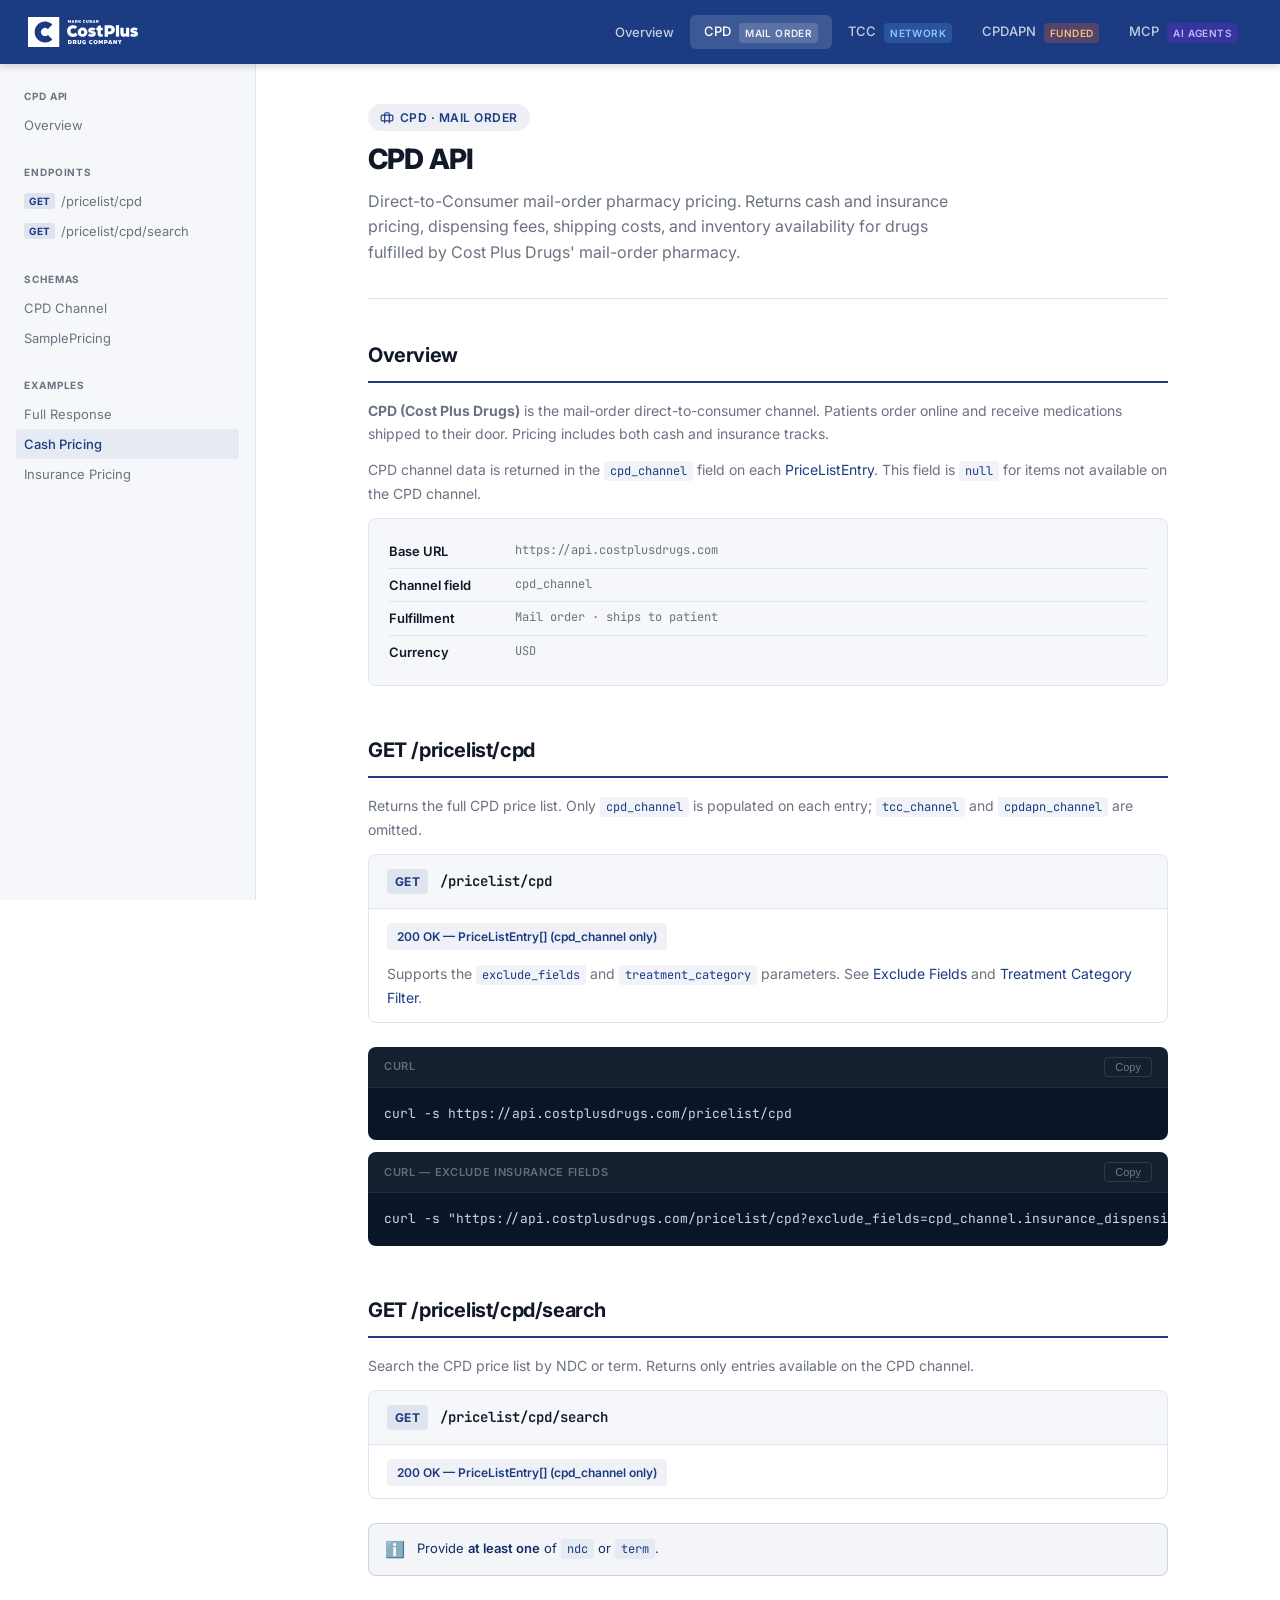
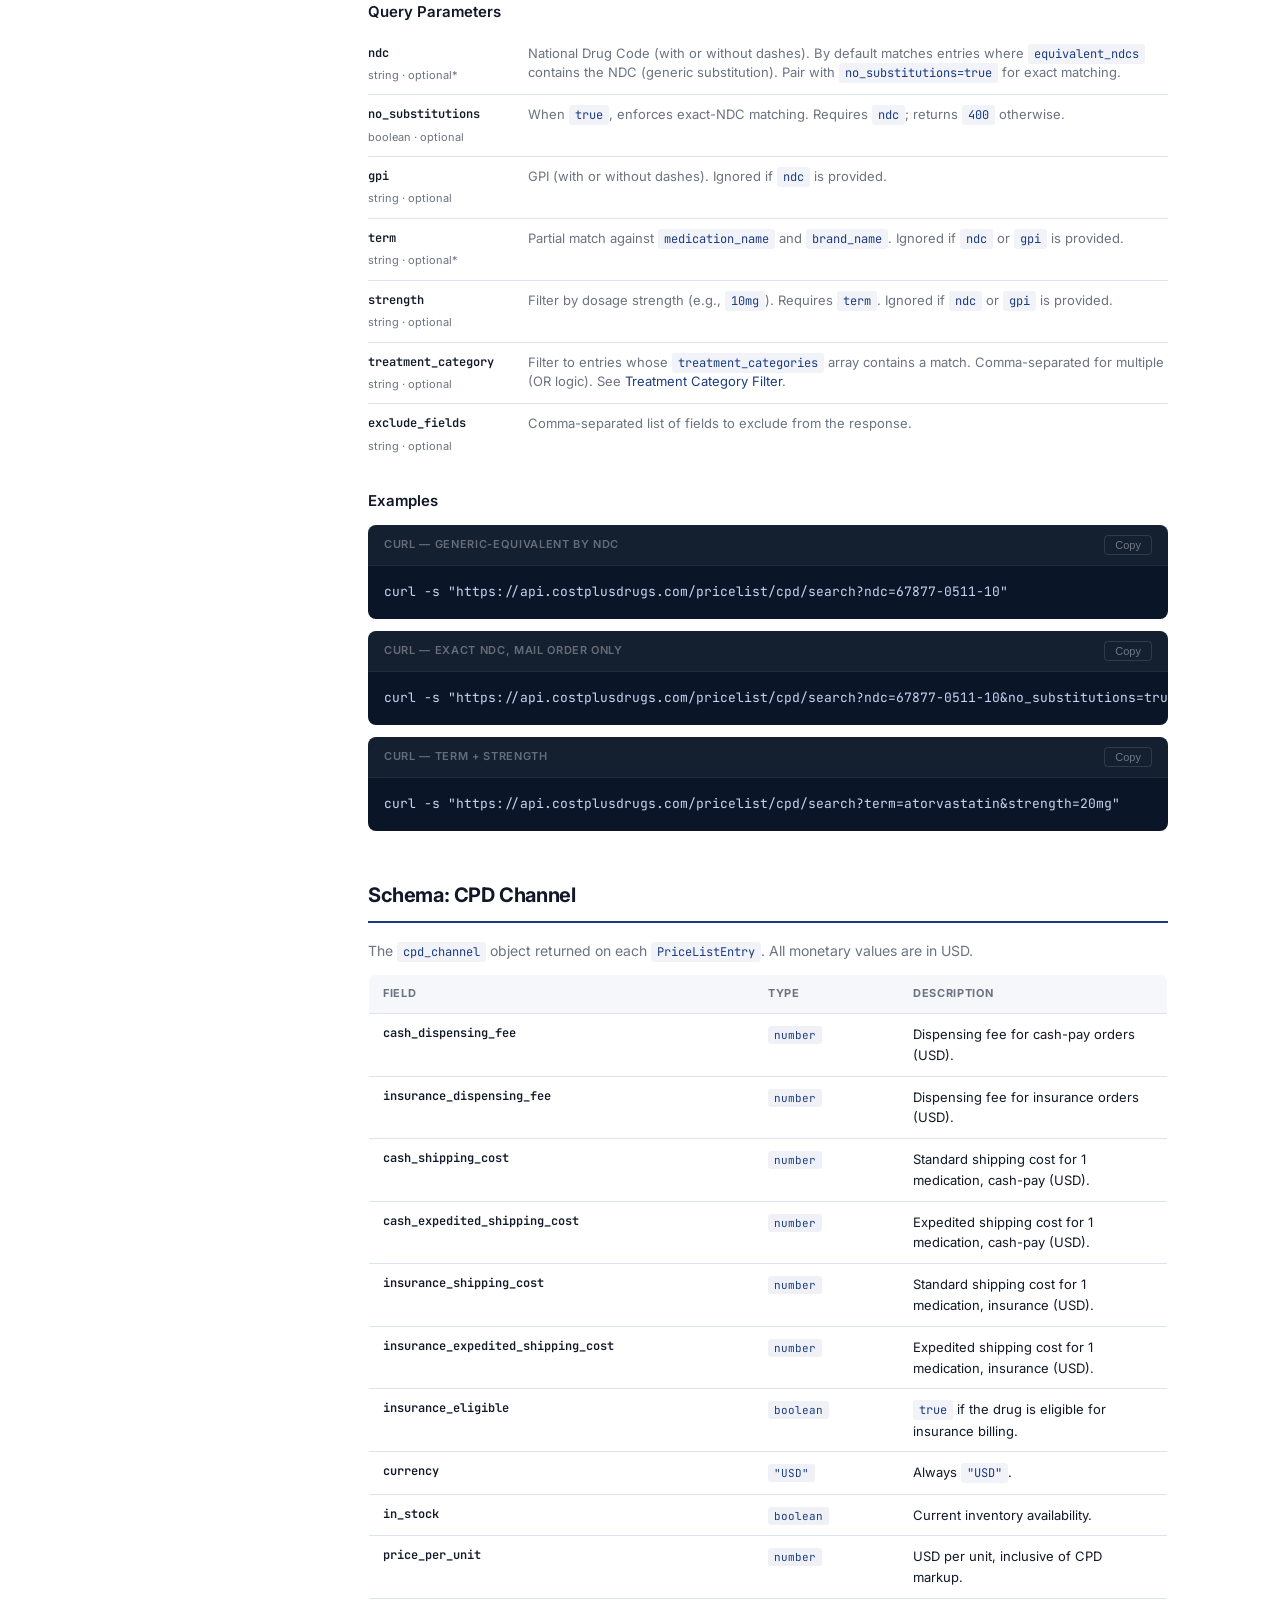
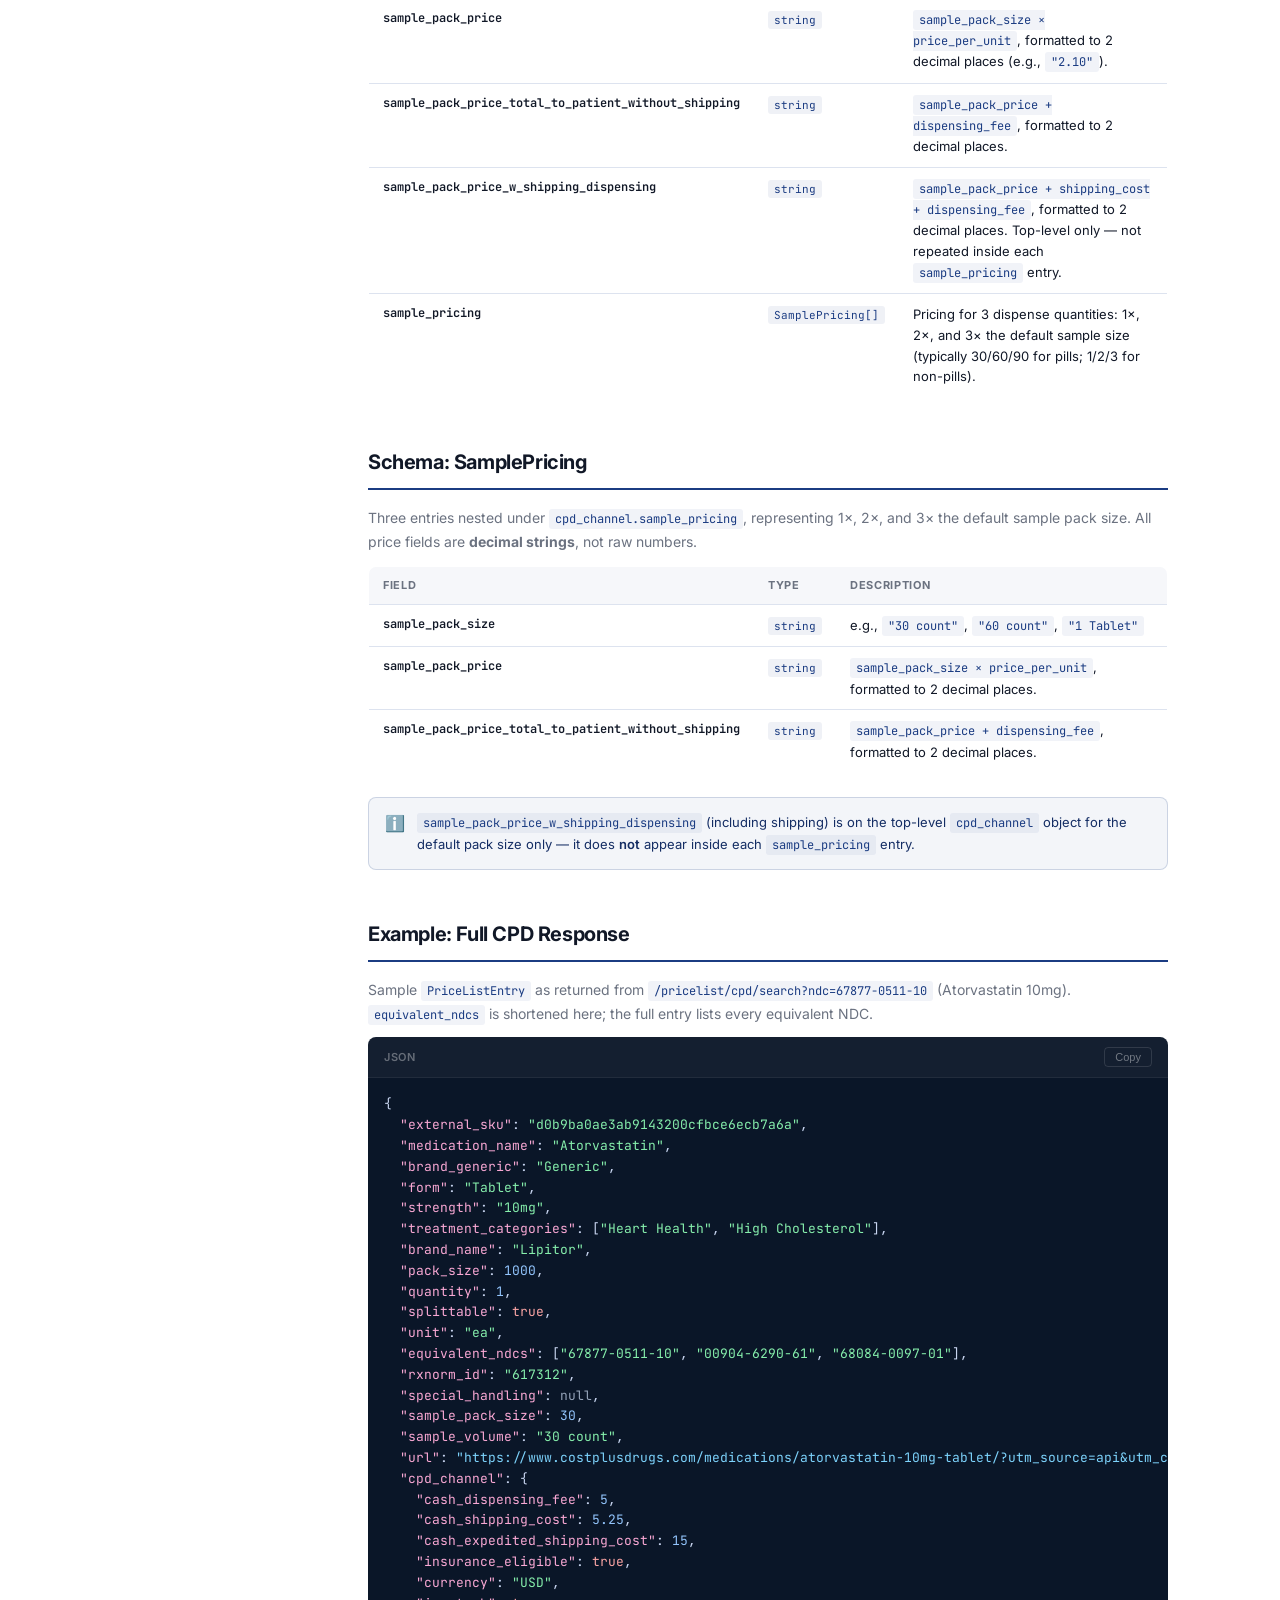
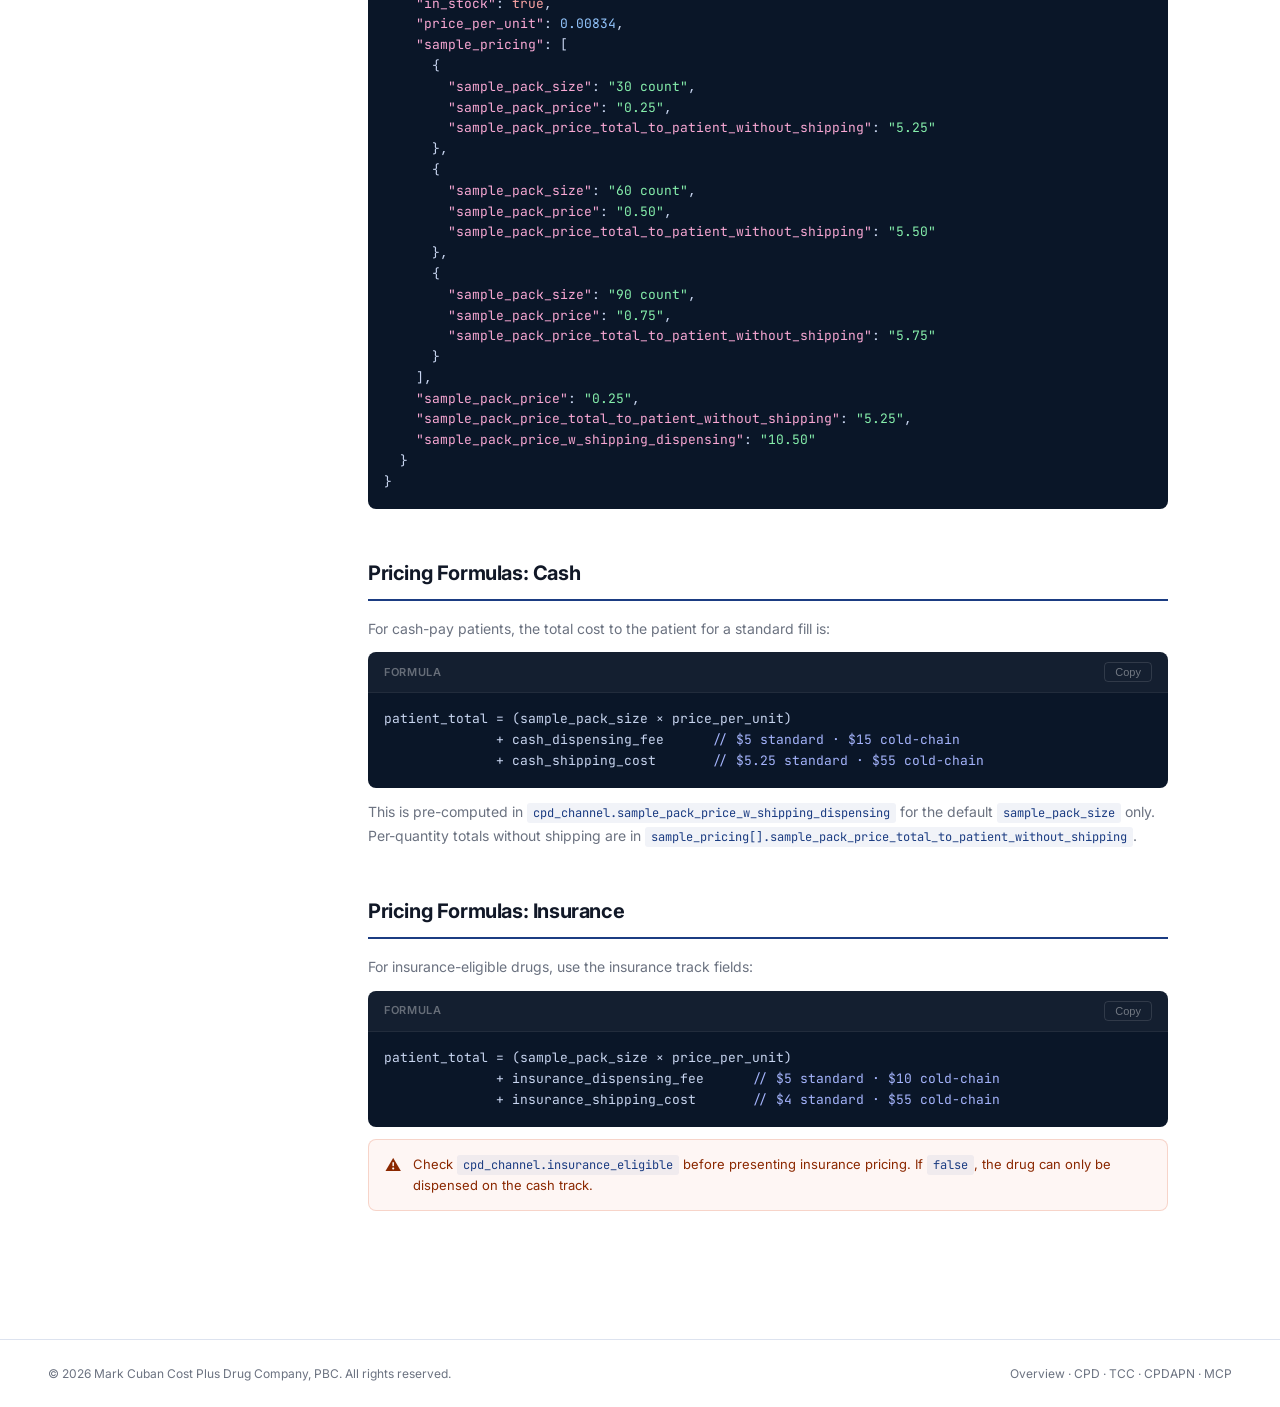
==== commit 8a96775b: "updates to documentation" ====
--- a/cpd.html
+++ b/cpd.html
@@ -228,7 +228,7 @@
             <span class="code-block-lang">cURL — Generic-equivalent by NDC</span>
             <button class="copy-btn">Copy</button>
           </div>
-          <pre>curl -s "https://api.costplusdrugs.com/pricelist/cpd/search?ndc=00093-7424-56"</pre>
+          <pre>curl -s "https://api.costplusdrugs.com/pricelist/cpd/search?ndc=67877-0511-10"</pre>
         </div>
 
         <div class="code-block">
@@ -236,7 +236,7 @@
             <span class="code-block-lang">cURL — Exact NDC, mail order only</span>
             <button class="copy-btn">Copy</button>
           </div>
-          <pre>curl -s "https://api.costplusdrugs.com/pricelist/cpd/search?ndc=00093-7424-56&no_substitutions=true"</pre>
+          <pre>curl -s "https://api.costplusdrugs.com/pricelist/cpd/search?ndc=67877-0511-10&no_substitutions=true"</pre>
         </div>
 
         <div class="code-block">
@@ -369,7 +369,7 @@
       <!-- Examples -->
       <section class="doc-section" id="example-response">
         <h2>Example: Full CPD Response</h2>
-        <p>Sample <code class="inline-code">PriceListEntry</code> as returned from <code class="inline-code">/pricelist/cpd</code>.</p>
+        <p>Sample <code class="inline-code">PriceListEntry</code> as returned from <code class="inline-code">/pricelist/cpd/search?ndc=67877-0511-10</code> (Atorvastatin 10mg). <code class="inline-code">equivalent_ndcs</code> is shortened here; the full entry lists every equivalent NDC.</p>
 
         <div class="code-block">
           <div class="code-block-header">
@@ -377,53 +377,51 @@
             <button class="copy-btn">Copy</button>
           </div>
           <pre>{
-  <span class="tok-key">"external_sku"</span>: <span class="tok-str">"942206fffceea95d4c8393c77ea617ab"</span>,
+  <span class="tok-key">"external_sku"</span>: <span class="tok-str">"d0b9ba0ae3ab9143200cfbce6ecb7a6a"</span>,
   <span class="tok-key">"medication_name"</span>: <span class="tok-str">"Atorvastatin"</span>,
   <span class="tok-key">"brand_generic"</span>: <span class="tok-str">"Generic"</span>,
   <span class="tok-key">"form"</span>: <span class="tok-str">"Tablet"</span>,
-  <span class="tok-key">"strength"</span>: <span class="tok-str">"20 mg"</span>,
+  <span class="tok-key">"strength"</span>: <span class="tok-str">"10mg"</span>,
+  <span class="tok-key">"treatment_categories"</span>: [<span class="tok-str">"Heart Health"</span>, <span class="tok-str">"High Cholesterol"</span>],
   <span class="tok-key">"brand_name"</span>: <span class="tok-str">"Lipitor"</span>,
-  <span class="tok-key">"pack_size"</span>: <span class="tok-num">90</span>,
+  <span class="tok-key">"pack_size"</span>: <span class="tok-num">1000</span>,
   <span class="tok-key">"quantity"</span>: <span class="tok-num">1</span>,
-  <span class="tok-key">"unit"</span>: <span class="tok-str">"tablets"</span>,
   <span class="tok-key">"splittable"</span>: <span class="tok-bool">true</span>,
-  <span class="tok-key">"equivalent_ndcs"</span>: [<span class="tok-str">"00093-7424-56"</span>, <span class="tok-str">"60505-2682-3"</span>],
-  <span class="tok-key">"rxnorm_id"</span>: <span class="tok-str">"617314"</span>,
+  <span class="tok-key">"unit"</span>: <span class="tok-str">"ea"</span>,
+  <span class="tok-key">"equivalent_ndcs"</span>: [<span class="tok-str">"67877-0511-10"</span>, <span class="tok-str">"00904-6290-61"</span>, <span class="tok-str">"68084-0097-01"</span>],
+  <span class="tok-key">"rxnorm_id"</span>: <span class="tok-str">"617312"</span>,
   <span class="tok-key">"special_handling"</span>: <span class="tok-null">null</span>,
   <span class="tok-key">"sample_pack_size"</span>: <span class="tok-num">30</span>,
-  <span class="tok-key">"sample_volume"</span>: <span class="tok-str">"30 tablets"</span>,
-  <span class="tok-key">"url"</span>: <span class="tok-url">"https://www.costplusdrugs.com/medications/atorvastatin-20mg-tablet/"</span>,
+  <span class="tok-key">"sample_volume"</span>: <span class="tok-str">"30 count"</span>,
+  <span class="tok-key">"url"</span>: <span class="tok-url">"https://www.costplusdrugs.com/medications/atorvastatin-10mg-tablet/?utm_source=api&amp;utm_content=pricing-api"</span>,
   <span class="tok-key">"cpd_channel"</span>: {
     <span class="tok-key">"cash_dispensing_fee"</span>: <span class="tok-num">5</span>,
-    <span class="tok-key">"insurance_dispensing_fee"</span>: <span class="tok-num">5</span>,
     <span class="tok-key">"cash_shipping_cost"</span>: <span class="tok-num">5.25</span>,
     <span class="tok-key">"cash_expedited_shipping_cost"</span>: <span class="tok-num">15</span>,
-    <span class="tok-key">"insurance_shipping_cost"</span>: <span class="tok-num">4</span>,
-    <span class="tok-key">"insurance_expedited_shipping_cost"</span>: <span class="tok-num">15</span>,
     <span class="tok-key">"insurance_eligible"</span>: <span class="tok-bool">true</span>,
     <span class="tok-key">"currency"</span>: <span class="tok-str">"USD"</span>,
     <span class="tok-key">"in_stock"</span>: <span class="tok-bool">true</span>,
-    <span class="tok-key">"price_per_unit"</span>: <span class="tok-num">0.07</span>,
-    <span class="tok-key">"sample_pack_price"</span>: <span class="tok-str">"2.10"</span>,
-    <span class="tok-key">"sample_pack_price_total_to_patient_without_shipping"</span>: <span class="tok-str">"7.10"</span>,
-    <span class="tok-key">"sample_pack_price_w_shipping_dispensing"</span>: <span class="tok-str">"12.35"</span>,
+    <span class="tok-key">"price_per_unit"</span>: <span class="tok-num">0.00834</span>,
     <span class="tok-key">"sample_pricing"</span>: [
       {
         <span class="tok-key">"sample_pack_size"</span>: <span class="tok-str">"30 count"</span>,
-        <span class="tok-key">"sample_pack_price"</span>: <span class="tok-str">"2.10"</span>,
-        <span class="tok-key">"sample_pack_price_total_to_patient_without_shipping"</span>: <span class="tok-str">"7.10"</span>
+        <span class="tok-key">"sample_pack_price"</span>: <span class="tok-str">"0.25"</span>,
+        <span class="tok-key">"sample_pack_price_total_to_patient_without_shipping"</span>: <span class="tok-str">"5.25"</span>
       },
       {
         <span class="tok-key">"sample_pack_size"</span>: <span class="tok-str">"60 count"</span>,
-        <span class="tok-key">"sample_pack_price"</span>: <span class="tok-str">"4.20"</span>,
-        <span class="tok-key">"sample_pack_price_total_to_patient_without_shipping"</span>: <span class="tok-str">"9.20"</span>
+        <span class="tok-key">"sample_pack_price"</span>: <span class="tok-str">"0.50"</span>,
+        <span class="tok-key">"sample_pack_price_total_to_patient_without_shipping"</span>: <span class="tok-str">"5.50"</span>
       },
       {
         <span class="tok-key">"sample_pack_size"</span>: <span class="tok-str">"90 count"</span>,
-        <span class="tok-key">"sample_pack_price"</span>: <span class="tok-str">"6.30"</span>,
-        <span class="tok-key">"sample_pack_price_total_to_patient_without_shipping"</span>: <span class="tok-str">"11.30"</span>
+        <span class="tok-key">"sample_pack_price"</span>: <span class="tok-str">"0.75"</span>,
+        <span class="tok-key">"sample_pack_price_total_to_patient_without_shipping"</span>: <span class="tok-str">"5.75"</span>
       }
-    ]
+    ],
+    <span class="tok-key">"sample_pack_price"</span>: <span class="tok-str">"0.25"</span>,
+    <span class="tok-key">"sample_pack_price_total_to_patient_without_shipping"</span>: <span class="tok-str">"5.25"</span>,
+    <span class="tok-key">"sample_pack_price_w_shipping_dispensing"</span>: <span class="tok-str">"10.50"</span>
   }
 }</pre>
         </div>
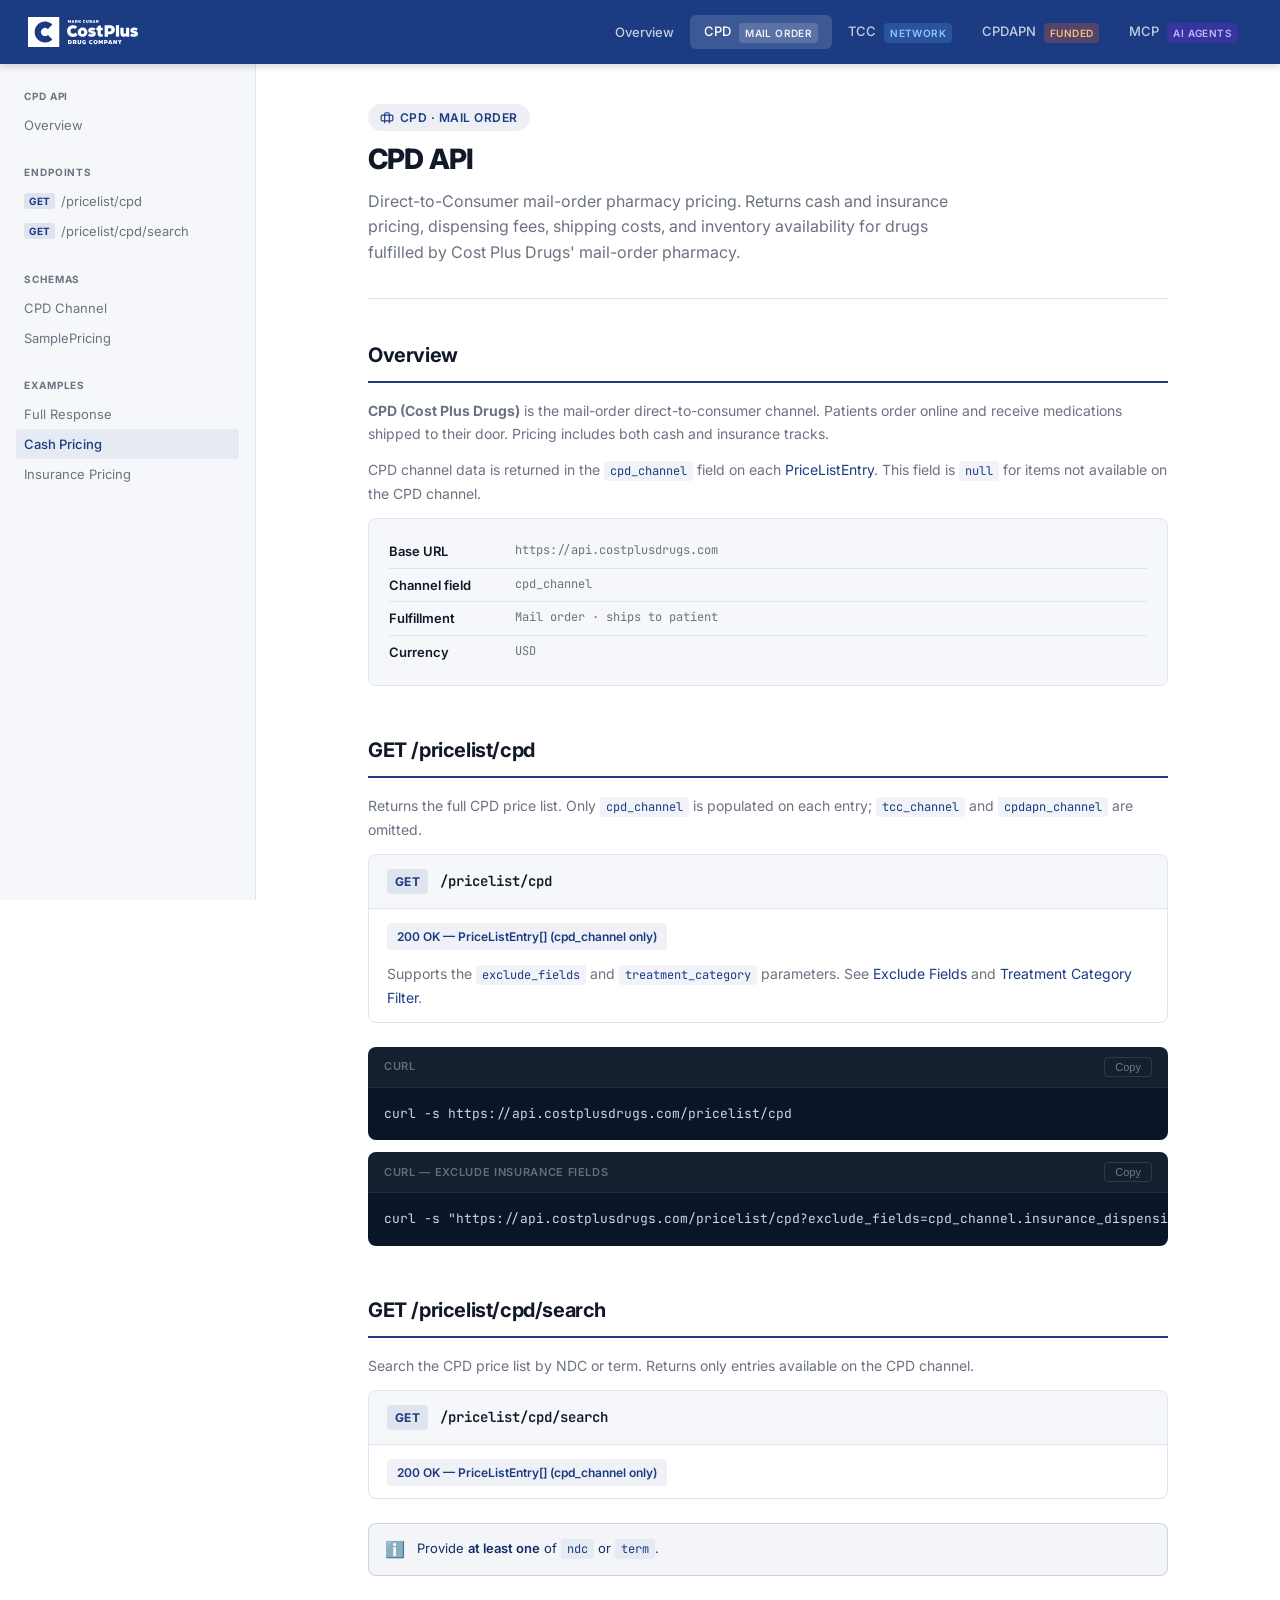
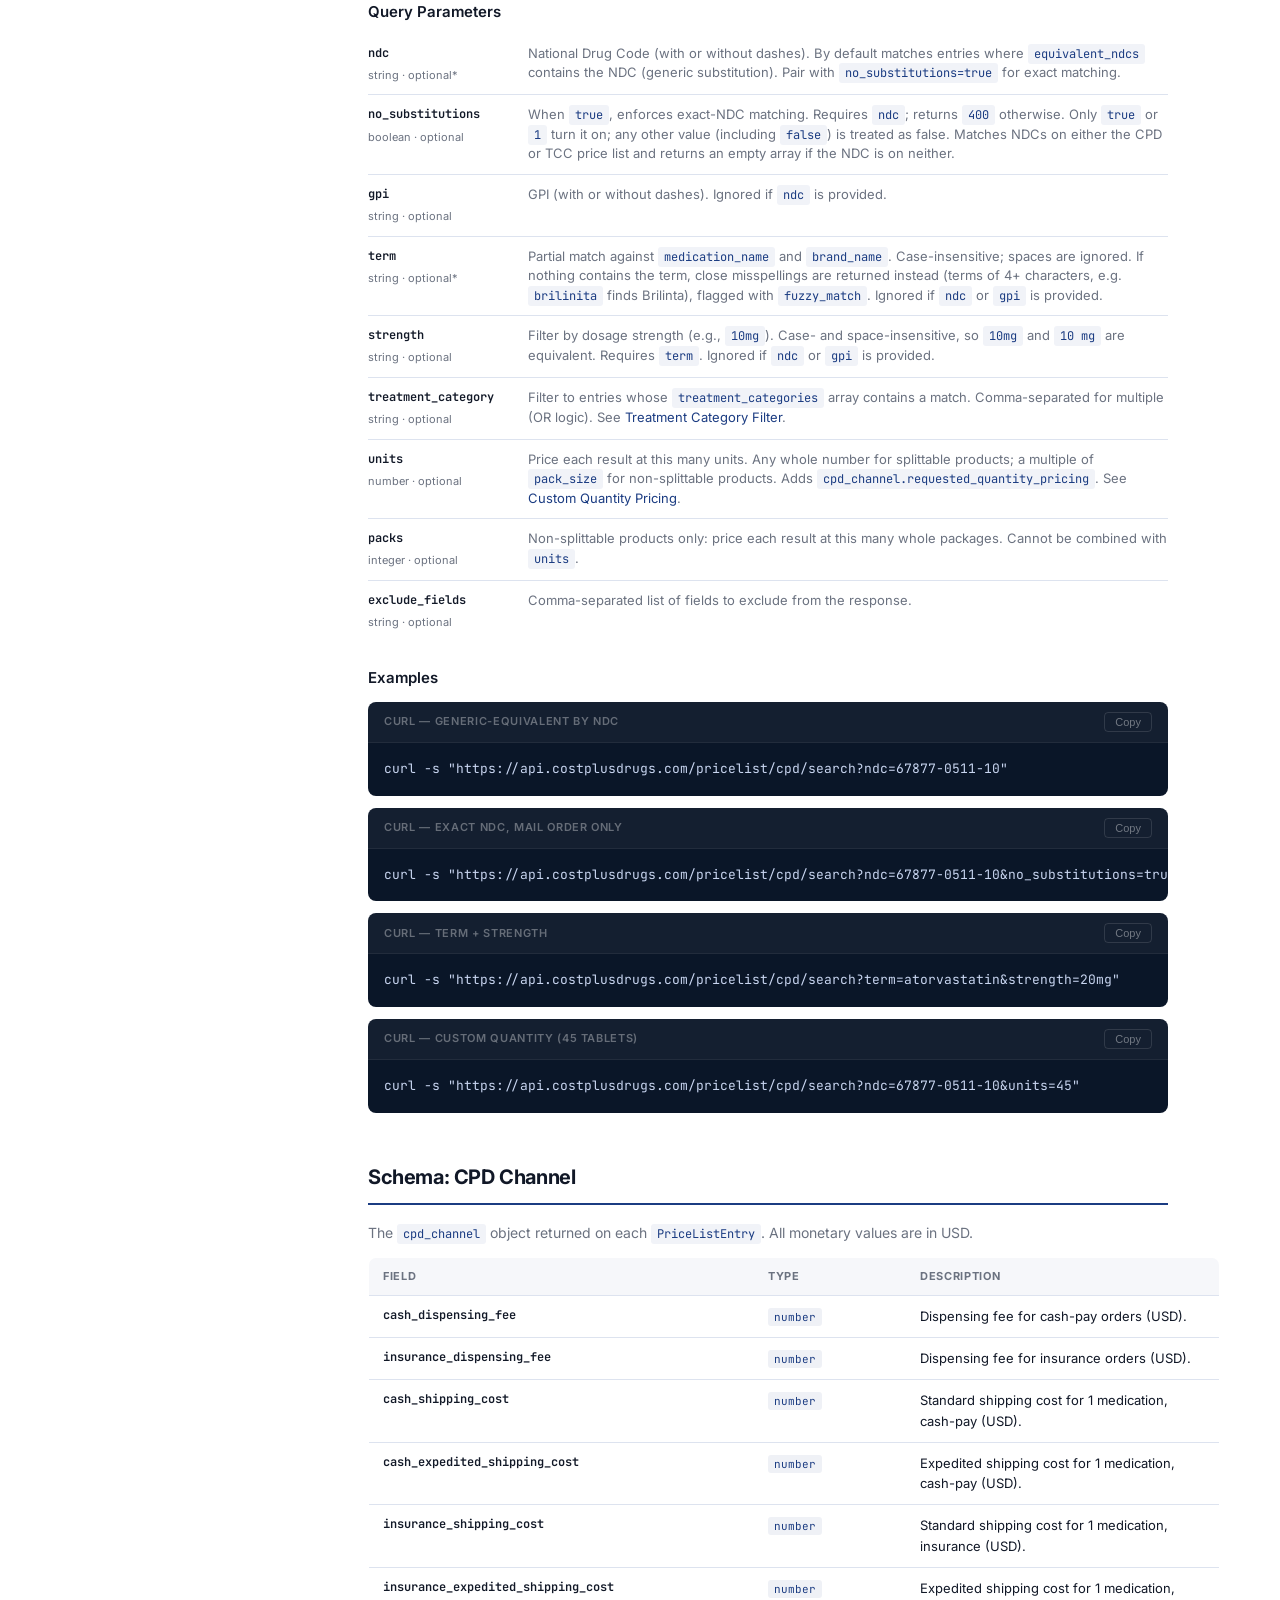
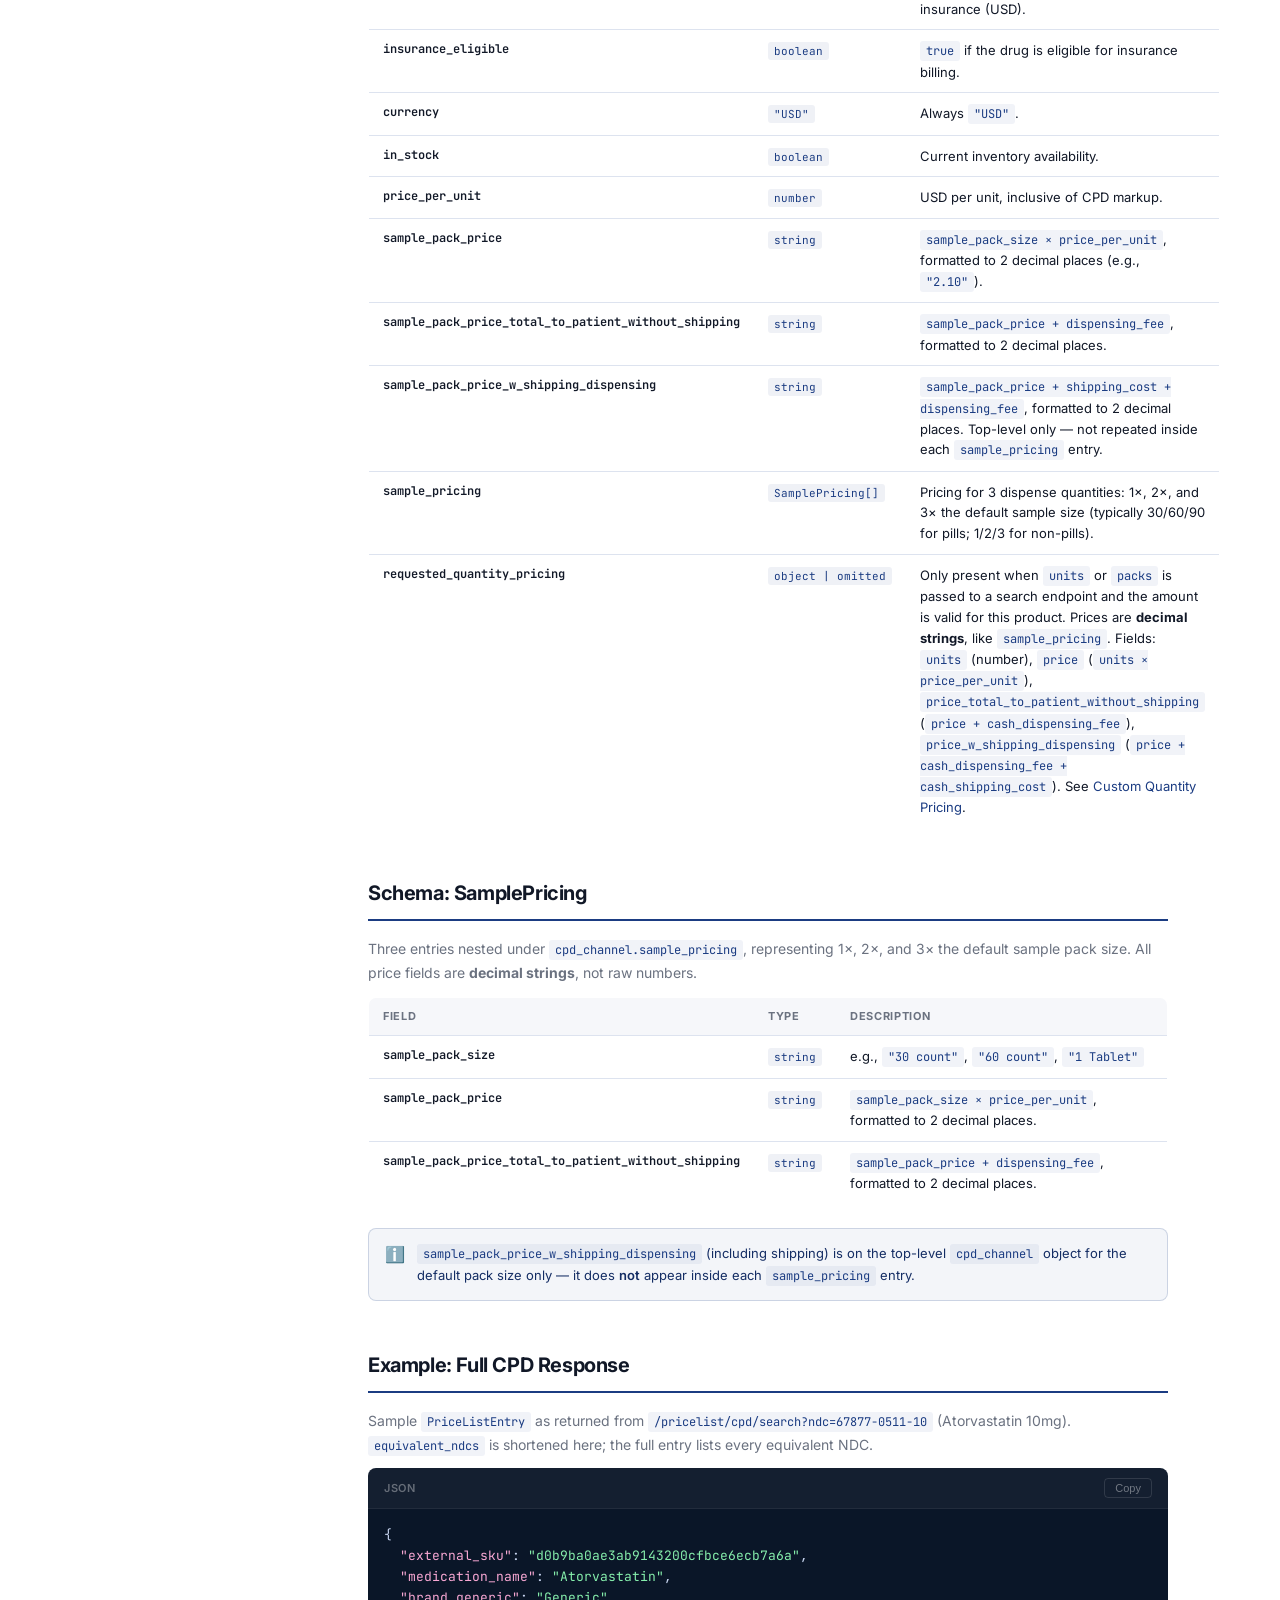
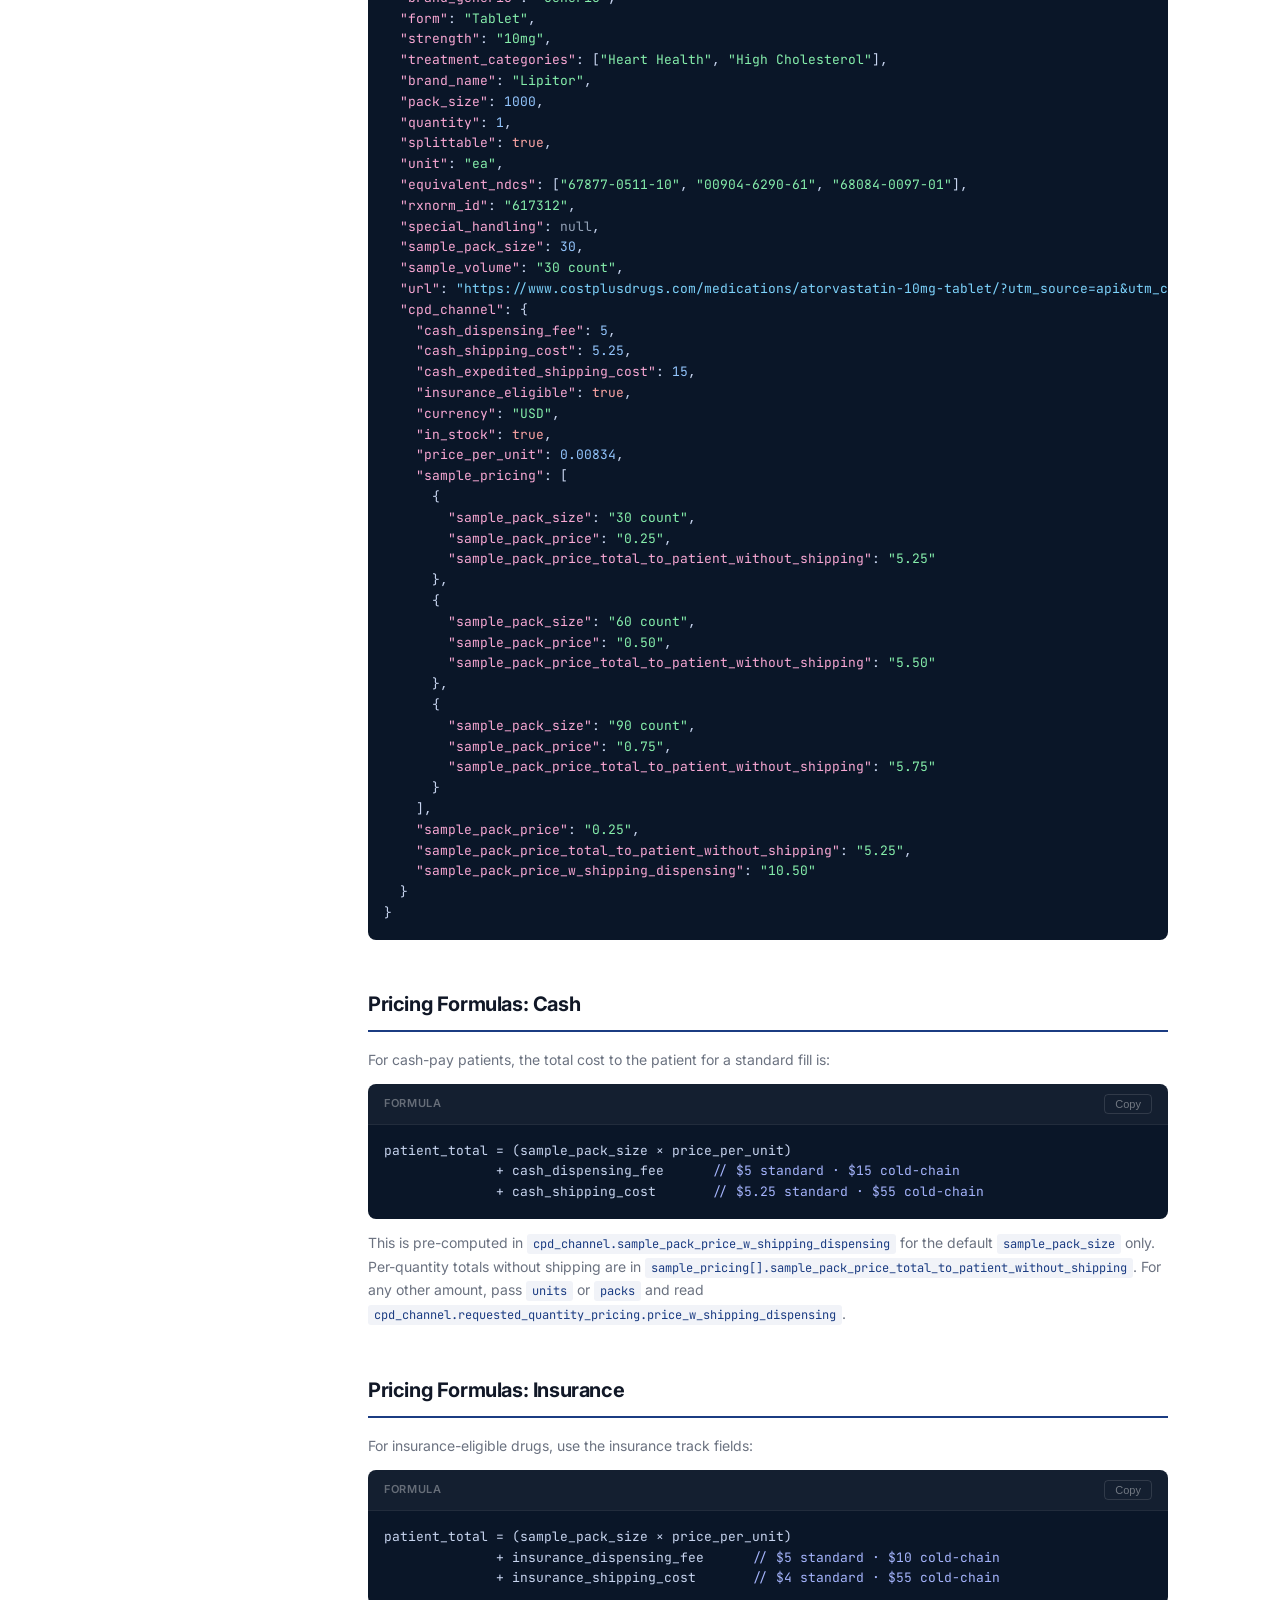
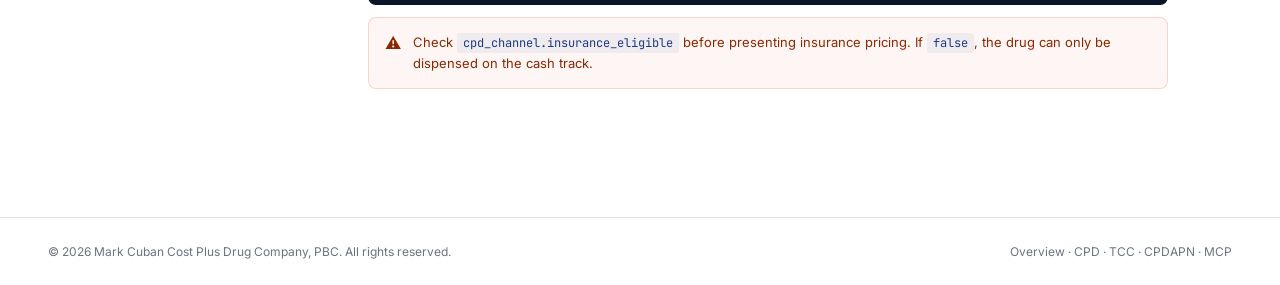
==== commit 31567699: "updated docs" ====
--- a/cpd.html
+++ b/cpd.html
@@ -171,7 +171,7 @@
                 <span class="param-type">boolean · optional</span>
               </td>
               <td class="param-desc">
-                When <code class="inline-code">true</code>, enforces exact-NDC matching. Requires <code class="inline-code">ndc</code>; returns <code class="inline-code">400</code> otherwise.
+                When <code class="inline-code">true</code>, enforces exact-NDC matching. Requires <code class="inline-code">ndc</code>; returns <code class="inline-code">400</code> otherwise. Only <code class="inline-code">true</code> or <code class="inline-code">1</code> turn it on; any other value (including <code class="inline-code">false</code>) is treated as false. Matches NDCs on either the CPD or TCC price list and returns an empty array if the NDC is on neither.
               </td>
             </tr>
             <tr>
@@ -189,7 +189,7 @@
                 <span class="param-type">string · optional*</span>
               </td>
               <td class="param-desc">
-                Partial match against <code class="inline-code">medication_name</code> and <code class="inline-code">brand_name</code>. Ignored if <code class="inline-code">ndc</code> or <code class="inline-code">gpi</code> is provided.
+                Partial match against <code class="inline-code">medication_name</code> and <code class="inline-code">brand_name</code>. Case-insensitive; spaces are ignored. If nothing contains the term, close misspellings are returned instead (terms of 4+ characters, e.g. <code class="inline-code">brilinita</code> finds Brilinta), flagged with <code class="inline-code">fuzzy_match</code>. Ignored if <code class="inline-code">ndc</code> or <code class="inline-code">gpi</code> is provided.
               </td>
             </tr>
             <tr>
@@ -198,7 +198,7 @@
                 <span class="param-type">string · optional</span>
               </td>
               <td class="param-desc">
-                Filter by dosage strength (e.g., <code class="inline-code">10mg</code>). Requires <code class="inline-code">term</code>. Ignored if <code class="inline-code">ndc</code> or <code class="inline-code">gpi</code> is provided.
+                Filter by dosage strength (e.g., <code class="inline-code">10mg</code>). Case- and space-insensitive, so <code class="inline-code">10mg</code> and <code class="inline-code">10 mg</code> are equivalent. Requires <code class="inline-code">term</code>. Ignored if <code class="inline-code">ndc</code> or <code class="inline-code">gpi</code> is provided.
               </td>
             </tr>
             <tr>
@@ -212,6 +212,24 @@
             </tr>
             <tr>
               <td>
+                <span class="param-name">units</span>
+                <span class="param-type">number · optional</span>
+              </td>
+              <td class="param-desc">
+                Price each result at this many units. Any whole number for splittable products; a multiple of <code class="inline-code">pack_size</code> for non-splittable products. Adds <code class="inline-code">cpd_channel.requested_quantity_pricing</code>. See <a href="index.html#custom-quantity">Custom Quantity Pricing</a>.
+              </td>
+            </tr>
+            <tr>
+              <td>
+                <span class="param-name">packs</span>
+                <span class="param-type">integer · optional</span>
+              </td>
+              <td class="param-desc">
+                Non-splittable products only: price each result at this many whole packages. Cannot be combined with <code class="inline-code">units</code>.
+              </td>
+            </tr>
+            <tr>
+              <td>
                 <span class="param-name">exclude_fields</span>
                 <span class="param-type">string · optional</span>
               </td>
@@ -245,6 +263,14 @@
             <button class="copy-btn">Copy</button>
           </div>
           <pre>curl -s "https://api.costplusdrugs.com/pricelist/cpd/search?term=atorvastatin&strength=20mg"</pre>
+        </div>
+
+        <div class="code-block">
+          <div class="code-block-header">
+            <span class="code-block-lang">cURL — Custom quantity (45 tablets)</span>
+            <button class="copy-btn">Copy</button>
+          </div>
+          <pre>curl -s "https://api.costplusdrugs.com/pricelist/cpd/search?ndc=67877-0511-10&units=45"</pre>
         </div>
       </section>
 
@@ -327,6 +353,11 @@
               <td class="field-name">sample_pricing</td>
               <td><span class="field-type">SamplePricing[]</span></td>
               <td>Pricing for 3 dispense quantities: 1×, 2×, and 3× the default sample size (typically 30/60/90 for pills; 1/2/3 for non-pills).</td>
+            </tr>
+            <tr>
+              <td class="field-name">requested_quantity_pricing</td>
+              <td><span class="field-type">object | omitted</span></td>
+              <td>Only present when <code class="inline-code">units</code> or <code class="inline-code">packs</code> is passed to a search endpoint and the amount is valid for this product. Prices are <strong>decimal strings</strong>, like <code class="inline-code">sample_pricing</code>. Fields: <code class="inline-code">units</code> (number), <code class="inline-code">price</code> (<code class="inline-code">units × price_per_unit</code>), <code class="inline-code">price_total_to_patient_without_shipping</code> (<code class="inline-code">price + cash_dispensing_fee</code>), <code class="inline-code">price_w_shipping_dispensing</code> (<code class="inline-code">price + cash_dispensing_fee + cash_shipping_cost</code>). See <a href="index.html#custom-quantity">Custom Quantity Pricing</a>.</td>
             </tr>
           </tbody>
         </table>
@@ -439,7 +470,7 @@
               + cash_dispensing_fee      <span class="tok-cmd">// $5 standard · $15 cold-chain</span>
               + cash_shipping_cost       <span class="tok-cmd">// $5.25 standard · $55 cold-chain</span></pre>
         </div>
-        <p>This is pre-computed in <code class="inline-code">cpd_channel.sample_pack_price_w_shipping_dispensing</code> for the default <code class="inline-code">sample_pack_size</code> only. Per-quantity totals without shipping are in <code class="inline-code">sample_pricing[].sample_pack_price_total_to_patient_without_shipping</code>.</p>
+        <p>This is pre-computed in <code class="inline-code">cpd_channel.sample_pack_price_w_shipping_dispensing</code> for the default <code class="inline-code">sample_pack_size</code> only. Per-quantity totals without shipping are in <code class="inline-code">sample_pricing[].sample_pack_price_total_to_patient_without_shipping</code>. For any other amount, pass <code class="inline-code">units</code> or <code class="inline-code">packs</code> and read <code class="inline-code">cpd_channel.requested_quantity_pricing.price_w_shipping_dispensing</code>.</p>
       </section>
 
       <section class="doc-section" id="example-insurance">
